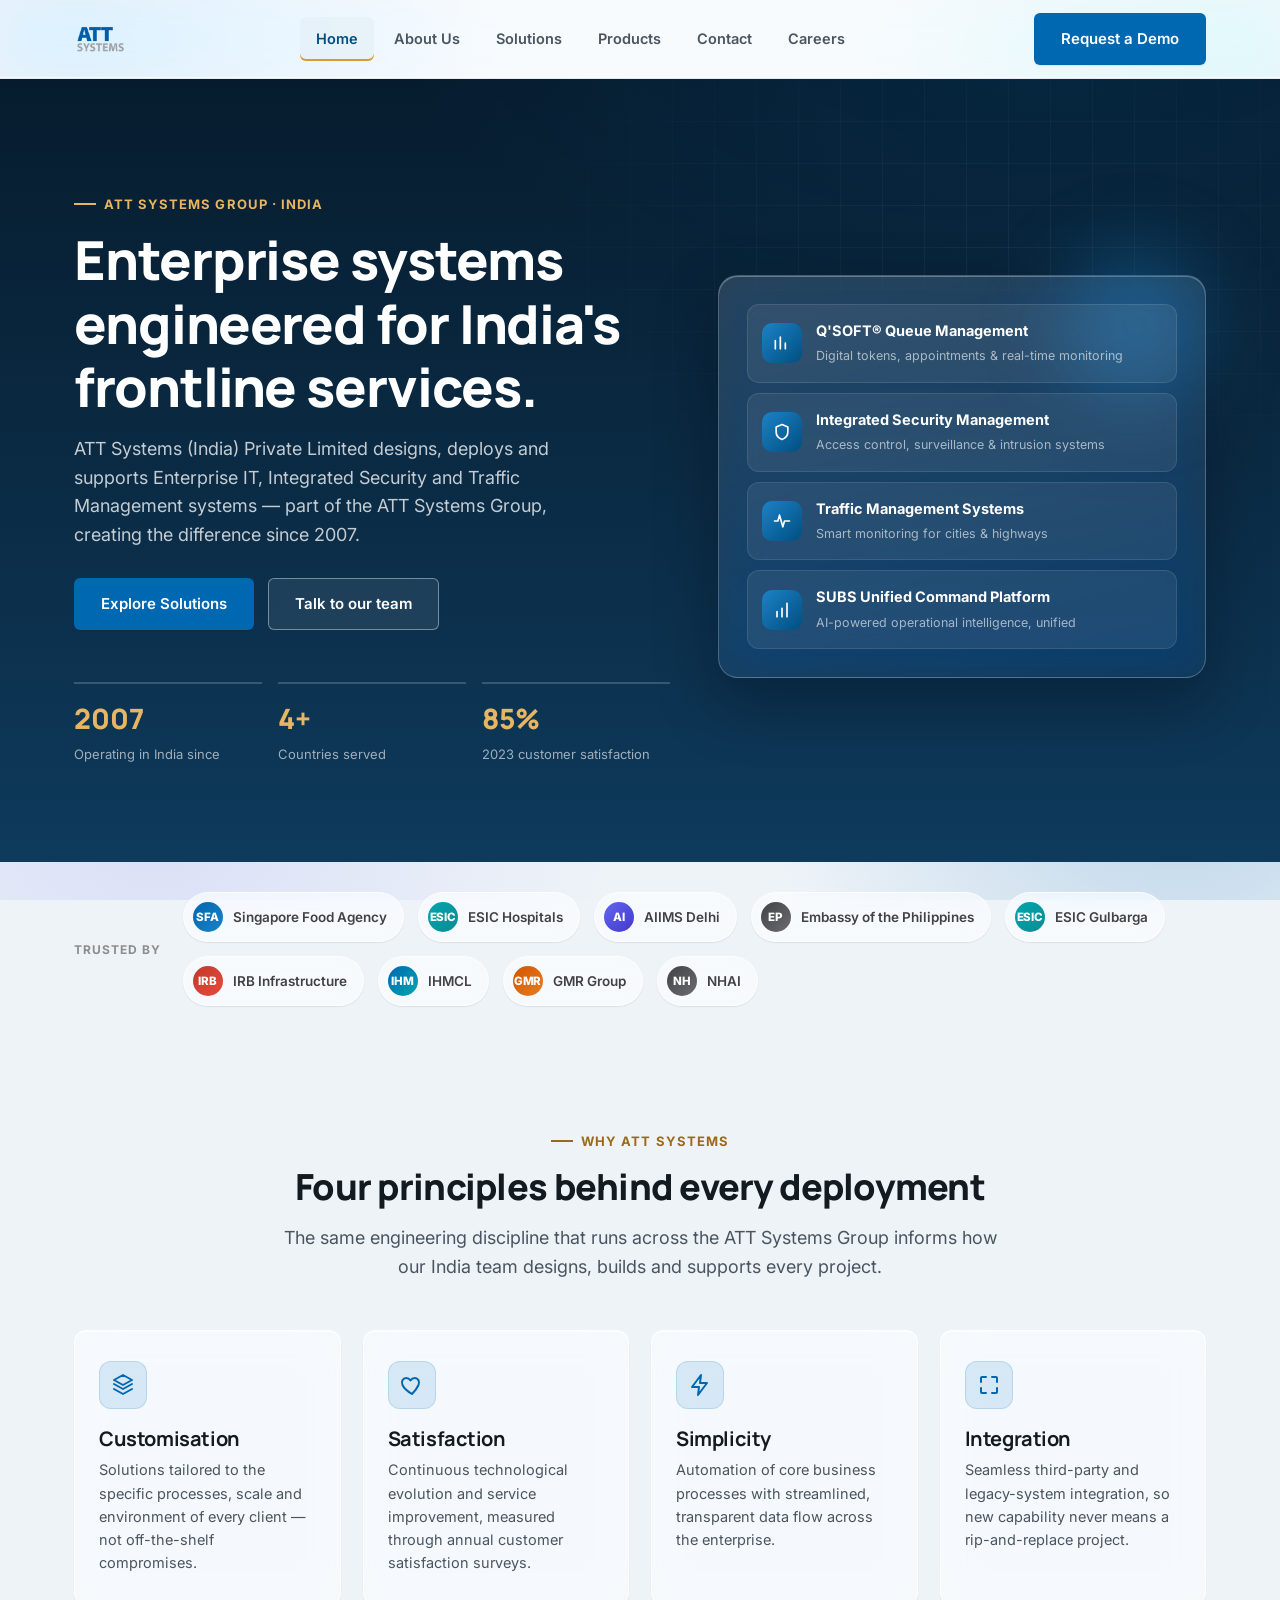
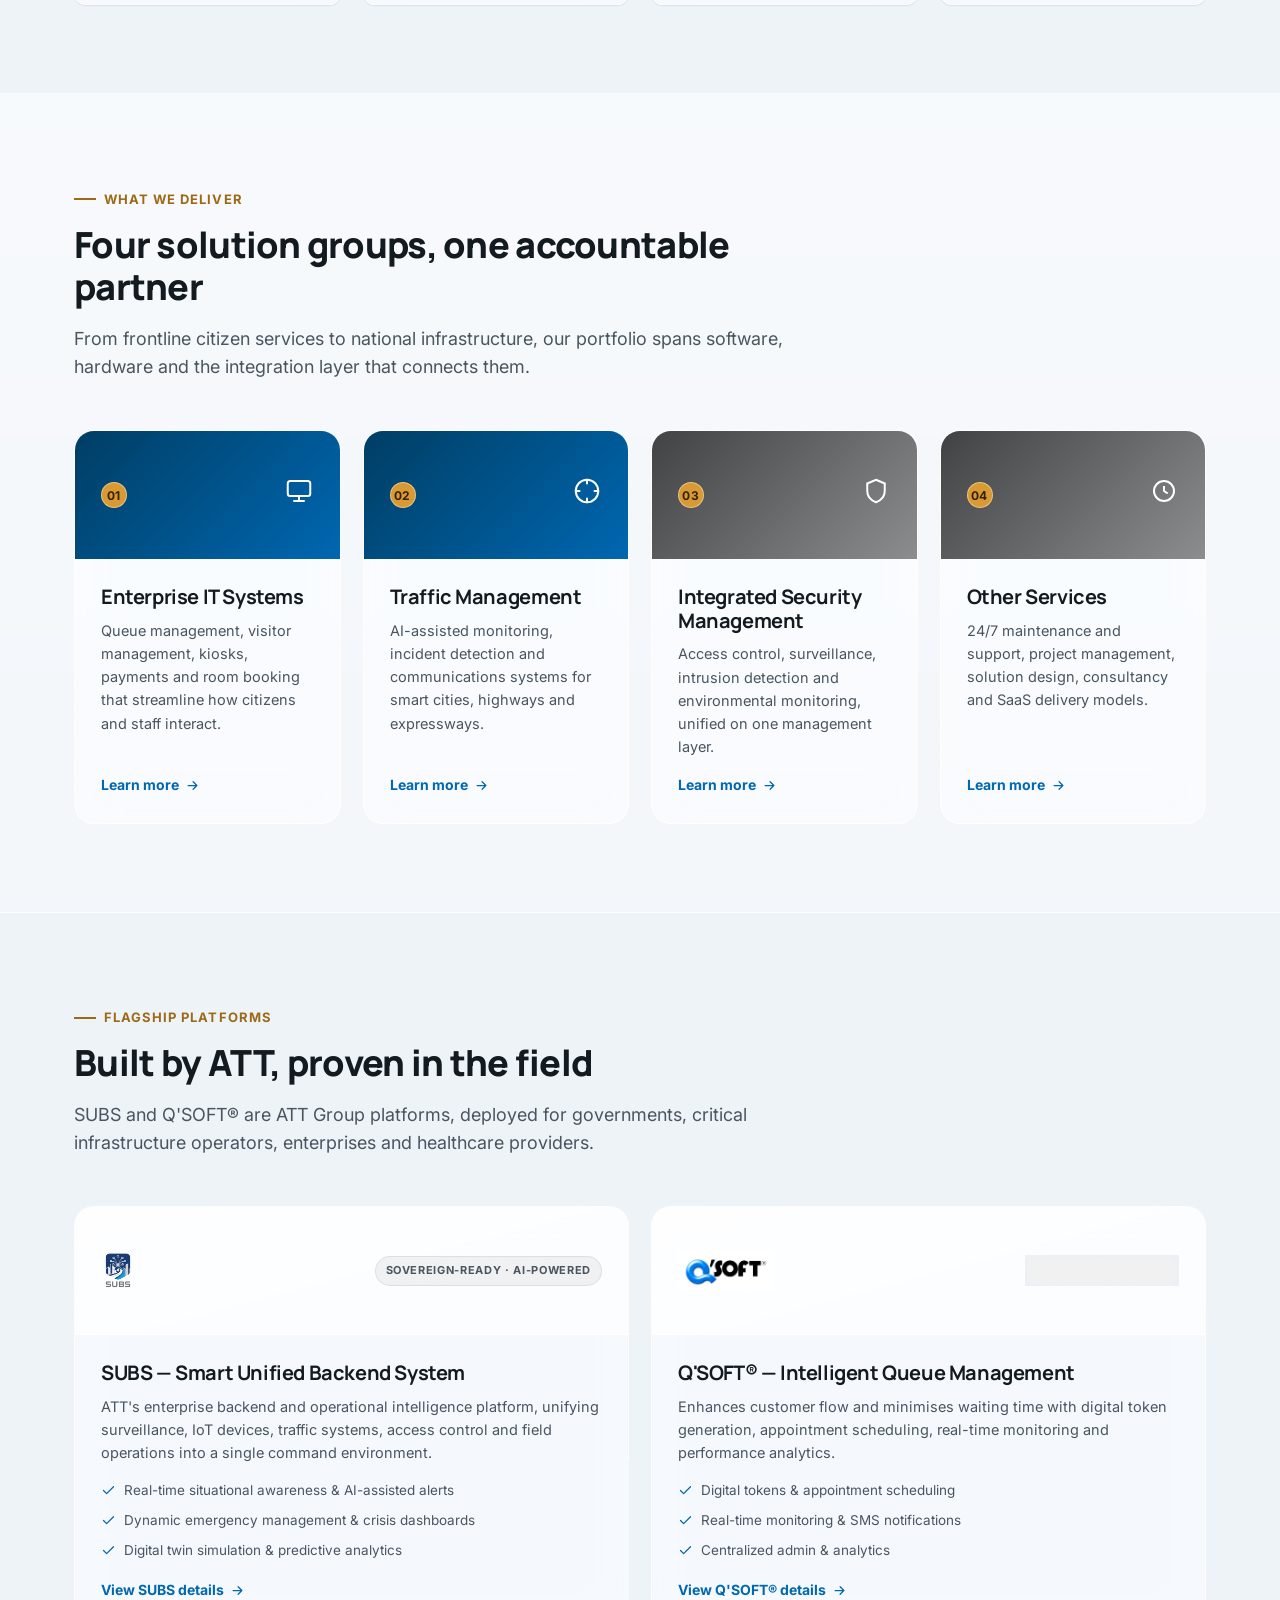
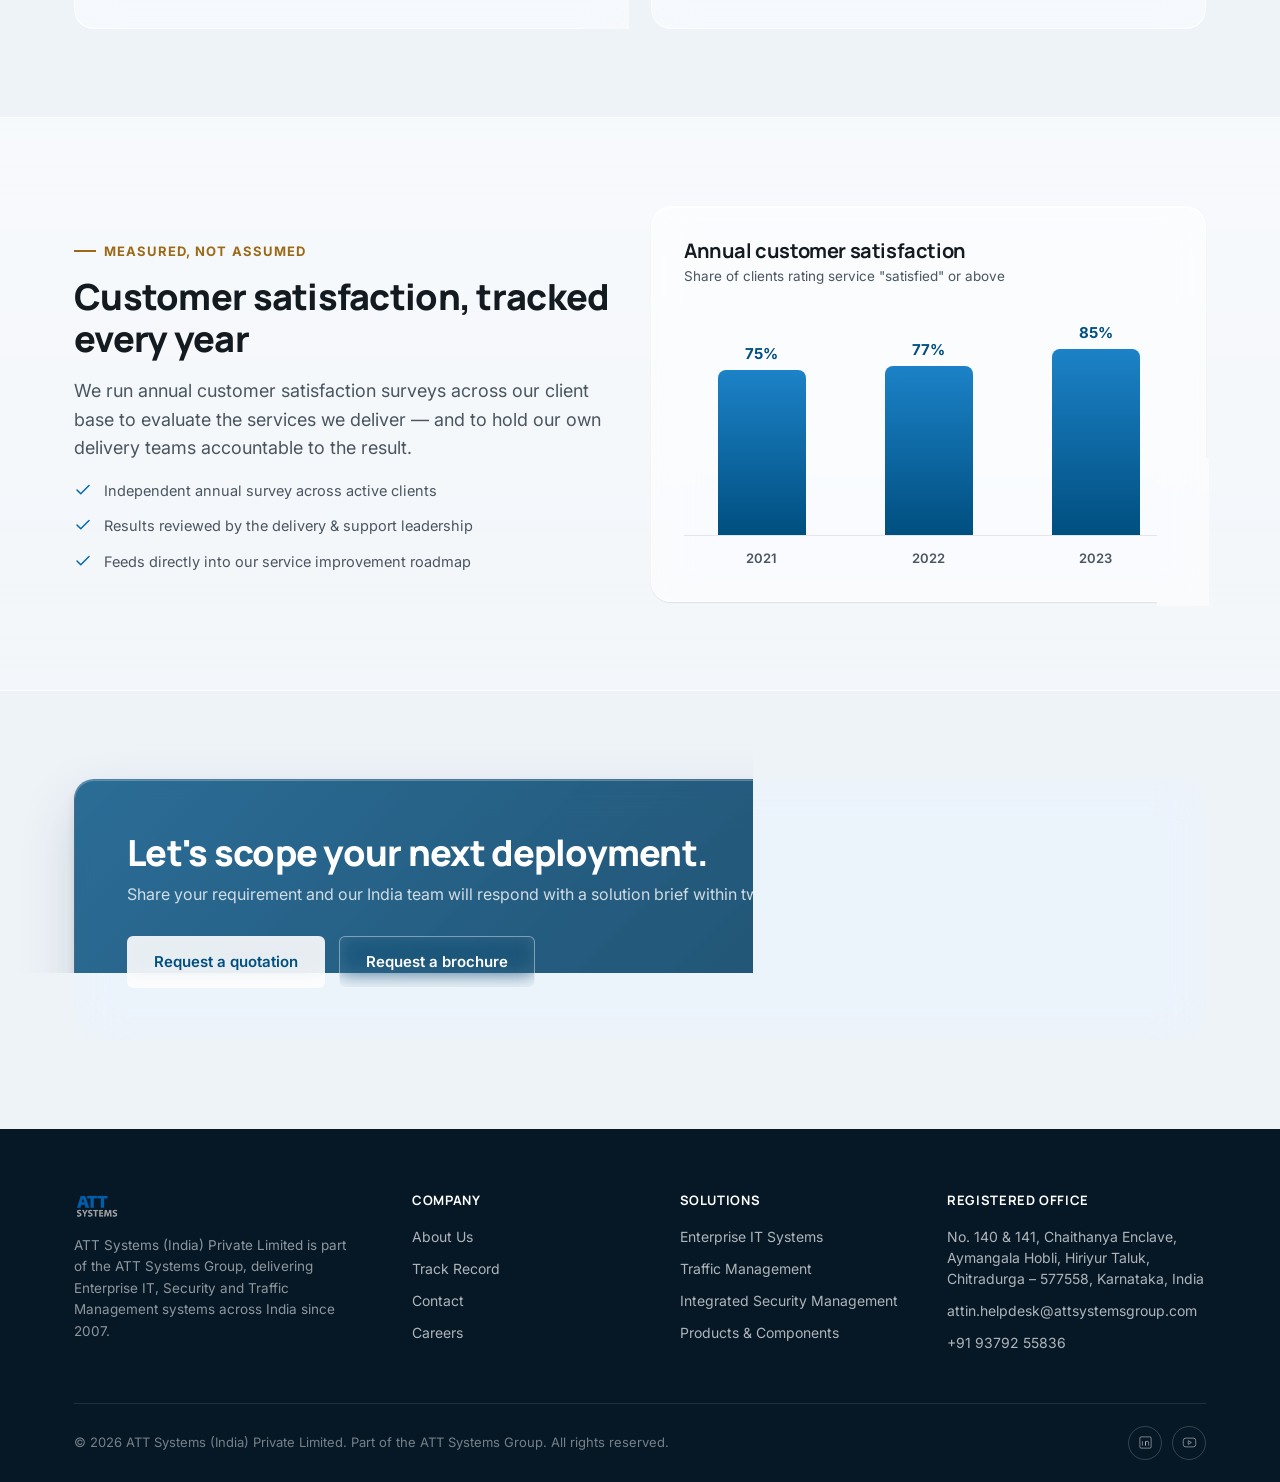
==== index.html @ 50465d73 "Show attin.helpdesk@attsystemsgroup.com as the contact email site-wide Co-Authored-By: Claude Opus 5" ====
<!DOCTYPE html>
<html lang="en">
<head>
<meta charset="UTF-8">
<meta name="viewport" content="width=device-width, initial-scale=1.0">
<title>ATT Systems (India) Private Limited | Enterprise IT, Security &amp; Traffic Management Systems</title>
<meta name="description" content="ATT Systems (India) Private Limited delivers Enterprise IT Systems, Integrated Security Management, Traffic Management and Queue &amp; Subscription Management solutions across India, backed by the ATT Systems Group since 2007.">
<link rel="icon" type="image/png" href="assets/img/att-logo.png">
<link rel="stylesheet" href="assets/css/style.css">
<link rel="preconnect" href="https://fonts.googleapis.com">
<link rel="preconnect" href="https://fonts.gstatic.com" crossorigin>
<link href="https://fonts.googleapis.com/css2?family=Inter:wght@400;500;600;700;800&family=Manrope:wght@600;700;800&display=swap" rel="stylesheet">
</head>
<body>

<!-- ============ HEADER ============ -->
<header class="site-header">
  <div class="container header-bar">
    <a href="index.html" class="brand">
      <img src="assets/img/att-logo.png" alt="ATT Systems">
    </a>
    <nav class="nav" id="siteNav">
      <a href="index.html" class="active">Home</a>
      <a href="about.html">About Us</a>
      <a href="solutions.html">Solutions</a>
      <a href="products.html">Products</a>
      <a href="contact.html">Contact</a>
      <a href="careers.html">Careers</a>
    </nav>
    <div class="header-actions">
      <a href="contact.html" class="btn btn-primary">Request a Demo</a>
      <button class="nav-toggle" id="navToggle" aria-label="Toggle menu" aria-expanded="false">
        <svg viewBox="0 0 24 24" fill="none" stroke="currentColor" stroke-width="2"><path d="M4 6h16M4 12h16M4 18h16" stroke-linecap="round"/></svg>
      </button>
    </div>
  </div>
</header>

<!-- ============ HERO ============ -->
<section class="hero">
  <div class="container hero-grid">
    <div>
      <div class="eyebrow">ATT Systems Group · India</div>
      <h1>Enterprise systems engineered for India's frontline services.</h1>
      <p class="lead">ATT Systems (India) Private Limited designs, deploys and supports Enterprise IT, Integrated Security and Traffic Management systems — part of the ATT Systems Group, creating the difference since 2007.</p>
      <div class="hero-cta">
        <a href="solutions.html" class="btn btn-primary">Explore Solutions</a>
        <a href="contact.html" class="btn btn-outline-light">Talk to our team</a>
      </div>
      <div class="hero-stats">
        <div class="hero-stat"><b>2007</b><span>Operating in India since</span></div>
        <div class="hero-stat"><b>4+</b><span>Countries served</span></div>
        <div class="hero-stat"><b>85%</b><span>2023 customer satisfaction</span></div>
      </div>
    </div>
    <div class="hero-panel">
      <div class="hero-panel-row">
        <div class="hero-panel-icon"><svg viewBox="0 0 24 24" fill="none" stroke="currentColor" stroke-width="2"><path d="M4 19V9m6 10V5m6 14v-7" stroke-linecap="round" stroke-linejoin="round"/></svg></div>
        <div><b>Q'SOFT&reg; Queue Management</b><span>Digital tokens, appointments &amp; real-time monitoring</span></div>
      </div>
      <div class="hero-panel-row">
        <div class="hero-panel-icon"><svg viewBox="0 0 24 24" fill="none" stroke="currentColor" stroke-width="2"><path d="M12 3l7 3v6c0 4.5-3 7.5-7 9-4-1.5-7-4.5-7-9V6l7-3z" stroke-linecap="round" stroke-linejoin="round"/></svg></div>
        <div><b>Integrated Security Management</b><span>Access control, surveillance &amp; intrusion systems</span></div>
      </div>
      <div class="hero-panel-row">
        <div class="hero-panel-icon"><svg viewBox="0 0 24 24" fill="none" stroke="currentColor" stroke-width="2"><path d="M3 12h4l2-7 4 14 2-7h6" stroke-linecap="round" stroke-linejoin="round"/></svg></div>
        <div><b>Traffic Management Systems</b><span>Smart monitoring for cities &amp; highways</span></div>
      </div>
      <div class="hero-panel-row">
        <div class="hero-panel-icon"><svg viewBox="0 0 24 24" fill="none" stroke="currentColor" stroke-width="2"><path d="M12 20V10M18 20V4M6 20v-6" stroke-linecap="round" stroke-linejoin="round"/></svg></div>
        <div><b>SUBS Unified Command Platform</b><span>AI-powered operational intelligence, unified</span></div>
      </div>
    </div>
  </div>
</section>

<!-- ============ CLIENT STRIP ============ -->
<section class="strip">
  <div class="container strip-inner">
    <span class="strip-label">Trusted by</span>
    <div class="strip-items">
      <span class="client-badge"><span class="mark" style="background:linear-gradient(135deg,#0067b1,#1c82c7);">SFA</span><span>Singapore Food Agency</span></span>
      <span class="client-badge"><span class="mark" style="background:linear-gradient(135deg,#00a6b0,#0e8a92);">ESIC</span><span>ESIC Hospitals</span></span>
      <span class="client-badge"><span class="mark" style="background:linear-gradient(135deg,#6366f1,#4338ca);">AI</span><span>AIIMS Delhi</span></span>
      <span class="client-badge"><span class="mark" style="background:linear-gradient(135deg,#414244,#6b6d70);">EP</span><span>Embassy of the Philippines</span></span>
      <span class="client-badge"><span class="mark" style="background:linear-gradient(135deg,#00a6b0,#0e8a92);">ESIC</span><span>ESIC Gulbarga</span></span>
      <span class="client-badge"><span class="mark" style="background:linear-gradient(135deg,#c0392b,#e74c3c);">IRB</span><span>IRB Infrastructure</span></span>
      <span class="client-badge"><span class="mark" style="background:linear-gradient(135deg,#0067b1,#00a6b0);">IHM</span><span>IHMCL</span></span>
      <span class="client-badge"><span class="mark" style="background:linear-gradient(135deg,#d35400,#e67e22);">GMR</span><span>GMR Group</span></span>
      <span class="client-badge"><span class="mark" style="background:linear-gradient(135deg,#414244,#6b6d70);">NH</span><span>NHAI</span></span>
    </div>
  </div>
</section>

<!-- ============ PILLARS ============ -->
<section class="section">
  <div class="container">
    <div class="section-head center">
      <div class="eyebrow">Why ATT Systems</div>
      <h2>Four principles behind every deployment</h2>
      <p class="lead">The same engineering discipline that runs across the ATT Systems Group informs how our India team designs, builds and supports every project.</p>
    </div>
    <div class="grid-4">
      <div class="pillar">
        <div class="pillar-icon"><svg viewBox="0 0 24 24" fill="none" stroke="currentColor" stroke-width="2"><path d="M12 2l9 5-9 5-9-5 9-5zm-9 9l9 5 9-5M3 16l9 5 9-5" stroke-linecap="round" stroke-linejoin="round"/></svg></div>
        <h3>Customisation</h3>
        <p>Solutions tailored to the specific processes, scale and environment of every client — not off-the-shelf compromises.</p>
      </div>
      <div class="pillar">
        <div class="pillar-icon"><svg viewBox="0 0 24 24" fill="none" stroke="currentColor" stroke-width="2"><path d="M12 21s-7.5-4.5-9.5-9C1 8.5 2.7 5 6.2 5c2 0 3.4 1.1 4.3 2.4C11.4 6.1 12.8 5 14.8 5 18.3 5 20 8.5 18.5 12 16.5 16.5 12 21 12 21z" stroke-linecap="round" stroke-linejoin="round"/></svg></div>
        <h3>Satisfaction</h3>
        <p>Continuous technological evolution and service improvement, measured through annual customer satisfaction surveys.</p>
      </div>
      <div class="pillar">
        <div class="pillar-icon"><svg viewBox="0 0 24 24" fill="none" stroke="currentColor" stroke-width="2"><path d="M13 2L4 14h7l-1 8 9-12h-7l1-8z" stroke-linecap="round" stroke-linejoin="round"/></svg></div>
        <h3>Simplicity</h3>
        <p>Automation of core business processes with streamlined, transparent data flow across the enterprise.</p>
      </div>
      <div class="pillar">
        <div class="pillar-icon"><svg viewBox="0 0 24 24" fill="none" stroke="currentColor" stroke-width="2"><path d="M4 9V5a1 1 0 011-1h4M20 9V5a1 1 0 00-1-1h-4M4 15v4a1 1 0 001 1h4M20 15v4a1 1 0 01-1 1h-4" stroke-linecap="round" stroke-linejoin="round"/></svg></div>
        <h3>Integration</h3>
        <p>Seamless third-party and legacy-system integration, so new capability never means a rip-and-replace project.</p>
      </div>
    </div>
  </div>
</section>

<!-- ============ SOLUTIONS OVERVIEW ============ -->
<section class="section section-alt">
  <div class="container">
    <div class="section-head">
      <div class="eyebrow">What we deliver</div>
      <h2>Four solution groups, one accountable partner</h2>
      <p class="lead">From frontline citizen services to national infrastructure, our portfolio spans software, hardware and the integration layer that connects them.</p>
    </div>
    <div class="grid-4">
      <a href="solutions.html#enterprise-it" class="card">
        <div class="card-top"><span class="tag num">01</span><div class="card-top-icon"><svg viewBox="0 0 24 24" fill="none" stroke="#fff" stroke-width="1.6"><rect x="3" y="4" width="18" height="12" rx="2"/><path d="M8 20h8M12 16v4" stroke-linecap="round"/></svg></div></div>
        <div class="card-body">
          <h3>Enterprise IT Systems</h3>
          <p>Queue management, visitor management, kiosks, payments and room booking that streamline how citizens and staff interact.</p>
          <span class="card-link">Learn more <svg viewBox="0 0 24 24" fill="none" stroke="currentColor" stroke-width="2"><path d="M5 12h14M13 6l6 6-6 6" stroke-linecap="round" stroke-linejoin="round"/></svg></span>
        </div>
      </a>
      <a href="solutions.html#traffic" class="card">
        <div class="card-top"><span class="tag num">02</span><div class="card-top-icon"><svg viewBox="0 0 24 24" fill="none" stroke="#fff" stroke-width="1.6"><circle cx="12" cy="12" r="9"/><path d="M12 3v3M12 18v3M3 12h3M18 12h3" stroke-linecap="round"/></svg></div></div>
        <div class="card-body">
          <h3>Traffic Management</h3>
          <p>AI-assisted monitoring, incident detection and communications systems for smart cities, highways and expressways.</p>
          <span class="card-link">Learn more <svg viewBox="0 0 24 24" fill="none" stroke="currentColor" stroke-width="2"><path d="M5 12h14M13 6l6 6-6 6" stroke-linecap="round" stroke-linejoin="round"/></svg></span>
        </div>
      </a>
      <a href="solutions.html#security" class="card">
        <div class="card-top alt"><span class="tag num">03</span><div class="card-top-icon"><svg viewBox="0 0 24 24" fill="none" stroke="#fff" stroke-width="1.6"><path d="M12 3l7 3v6c0 4.5-3 7.5-7 9-4-1.5-7-4.5-7-9V6l7-3z"/></svg></div></div>
        <div class="card-body">
          <h3>Integrated Security Management</h3>
          <p>Access control, surveillance, intrusion detection and environmental monitoring, unified on one management layer.</p>
          <span class="card-link">Learn more <svg viewBox="0 0 24 24" fill="none" stroke="currentColor" stroke-width="2"><path d="M5 12h14M13 6l6 6-6 6" stroke-linecap="round" stroke-linejoin="round"/></svg></span>
        </div>
      </a>
      <a href="solutions.html#other-services" class="card">
        <div class="card-top alt"><span class="tag num">04</span><div class="card-top-icon"><svg viewBox="0 0 24 24" fill="none" stroke="#fff" stroke-width="1.6"><path d="M12 20a8 8 0 100-16 8 8 0 000 16z"/><path d="M12 8v4l3 2"/></svg></div></div>
        <div class="card-body">
          <h3>Other Services</h3>
          <p>24/7 maintenance and support, project management, solution design, consultancy and SaaS delivery models.</p>
          <span class="card-link">Learn more <svg viewBox="0 0 24 24" fill="none" stroke="currentColor" stroke-width="2"><path d="M5 12h14M13 6l6 6-6 6" stroke-linecap="round" stroke-linejoin="round"/></svg></span>
        </div>
      </a>
    </div>
  </div>
</section>

<!-- ============ FEATURED PRODUCTS ============ -->
<section class="section">
  <div class="container">
    <div class="section-head">
      <div class="eyebrow">Flagship platforms</div>
      <h2>Built by ATT, proven in the field</h2>
      <p class="lead">SUBS and Q'SOFT&reg; are ATT Group platforms, deployed for governments, critical infrastructure operators, enterprises and healthcare providers.</p>
    </div>
    <div class="grid-2">
      <div class="card">
        <div class="card-top light">
          <img src="assets/img/products/subs-logo.png" alt="SUBS" class="product-logo">
          <span class="tag">Sovereign-ready &middot; AI-powered</span>
        </div>
        <div class="card-body">
          <h3>SUBS — Smart Unified Backend System</h3>
          <p>ATT's enterprise backend and operational intelligence platform, unifying surveillance, IoT devices, traffic systems, access control and field operations into a single command environment.</p>
          <ul class="card-list">
            <li><svg viewBox="0 0 24 24" fill="none" stroke="currentColor" stroke-width="2"><path d="M20 6L9 17l-5-5" stroke-linecap="round" stroke-linejoin="round"/></svg> Real-time situational awareness &amp; AI-assisted alerts</li>
            <li><svg viewBox="0 0 24 24" fill="none" stroke="currentColor" stroke-width="2"><path d="M20 6L9 17l-5-5" stroke-linecap="round" stroke-linejoin="round"/></svg> Dynamic emergency management &amp; crisis dashboards</li>
            <li><svg viewBox="0 0 24 24" fill="none" stroke="currentColor" stroke-width="2"><path d="M20 6L9 17l-5-5" stroke-linecap="round" stroke-linejoin="round"/></svg> Digital twin simulation &amp; predictive analytics</li>
          </ul>
          <a href="solutions.html#subs" class="card-link">View SUBS details <svg viewBox="0 0 24 24" fill="none" stroke="currentColor" stroke-width="2"><path d="M5 12h14M13 6l6 6-6 6" stroke-linecap="round" stroke-linejoin="round"/></svg></a>
        </div>
      </div>
      <div class="card">
        <div class="card-top light">
          <img src="assets/img/products/qsoft-logo.jpg" alt="Q'SOFT" class="product-logo">
          <span class="tag">Reg. TM No. 2515520</span>
        </div>
        <div class="card-body">
          <h3>Q'SOFT&reg; — Intelligent Queue Management</h3>
          <p>Enhances customer flow and minimises waiting time with digital token generation, appointment scheduling, real-time monitoring and performance analytics.</p>
          <ul class="card-list">
            <li><svg viewBox="0 0 24 24" fill="none" stroke="currentColor" stroke-width="2"><path d="M20 6L9 17l-5-5" stroke-linecap="round" stroke-linejoin="round"/></svg> Digital tokens &amp; appointment scheduling</li>
            <li><svg viewBox="0 0 24 24" fill="none" stroke="currentColor" stroke-width="2"><path d="M20 6L9 17l-5-5" stroke-linecap="round" stroke-linejoin="round"/></svg> Real-time monitoring &amp; SMS notifications</li>
            <li><svg viewBox="0 0 24 24" fill="none" stroke="currentColor" stroke-width="2"><path d="M20 6L9 17l-5-5" stroke-linecap="round" stroke-linejoin="round"/></svg> Centralized admin &amp; analytics</li>
          </ul>
          <a href="solutions.html#qsoft" class="card-link">View Q'SOFT&reg; details <svg viewBox="0 0 24 24" fill="none" stroke="currentColor" stroke-width="2"><path d="M5 12h14M13 6l6 6-6 6" stroke-linecap="round" stroke-linejoin="round"/></svg></a>
        </div>
      </div>
    </div>
  </div>
</section>

<!-- ============ SATISFACTION CHART ============ -->
<section class="section section-alt">
  <div class="container">
    <div class="grid-2" style="align-items:center;">
      <div>
        <div class="eyebrow">Measured, not assumed</div>
        <h2>Customer satisfaction, tracked every year</h2>
        <p class="lead">We run annual customer satisfaction surveys across our client base to evaluate the services we deliver — and to hold our own delivery teams accountable to the result.</p>
        <ul class="check-list">
          <li><svg viewBox="0 0 24 24" fill="none" stroke="currentColor" stroke-width="2"><path d="M20 6L9 17l-5-5" stroke-linecap="round" stroke-linejoin="round"/></svg> Independent annual survey across active clients</li>
          <li><svg viewBox="0 0 24 24" fill="none" stroke="currentColor" stroke-width="2"><path d="M20 6L9 17l-5-5" stroke-linecap="round" stroke-linejoin="round"/></svg> Results reviewed by the delivery &amp; support leadership</li>
          <li><svg viewBox="0 0 24 24" fill="none" stroke="currentColor" stroke-width="2"><path d="M20 6L9 17l-5-5" stroke-linecap="round" stroke-linejoin="round"/></svg> Feeds directly into our service improvement roadmap</li>
        </ul>
      </div>
      <div class="chart-card">
        <div class="chart-card-head">
          <div>
            <h3>Annual customer satisfaction</h3>
            <p>Share of clients rating service "satisfied" or above</p>
          </div>
        </div>
        <div class="bars">
          <div class="bar-col"><div class="bar" style="height:75%;"><span>75%</span></div></div>
          <div class="bar-col"><div class="bar" style="height:77%;"><span>77%</span></div></div>
          <div class="bar-col"><div class="bar" style="height:85%;"><span>85%</span></div></div>
        </div>
        <div class="bar-labels"><div>2021</div><div>2022</div><div>2023</div></div>
      </div>
    </div>
  </div>
</section>

<!-- ============ CTA ============ -->
<section class="section">
  <div class="container">
    <div class="cta-band">
      <div>
        <h2>Let's scope your next deployment.</h2>
        <p>Share your requirement and our India team will respond with a solution brief within two working days.</p>
      </div>
      <div class="cta-actions">
        <a href="contact.html" class="btn btn-light">Request a quotation</a>
        <a href="contact.html" class="btn btn-outline-light">Request a brochure</a>
      </div>
    </div>
  </div>
</section>

<!-- ============ FOOTER ============ -->
<footer class="site-footer">
  <div class="container">
    <div class="footer-grid">
      <div class="footer-brand">
        <img src="assets/img/att-logo.png" alt="ATT Systems">
        <p>ATT Systems (India) Private Limited is part of the ATT Systems Group, delivering Enterprise IT, Security and Traffic Management systems across India since 2007.</p>
      </div>
      <div class="footer-col">
        <h4>Company</h4>
        <ul>
          <li><a href="about.html">About Us</a></li>
          <li><a href="about.html#track-record">Track Record</a></li>
          <li><a href="contact.html">Contact</a></li>
          <li><a href="careers.html">Careers</a></li>
        </ul>
      </div>
      <div class="footer-col">
        <h4>Solutions</h4>
        <ul>
          <li><a href="solutions.html#enterprise-it">Enterprise IT Systems</a></li>
          <li><a href="solutions.html#traffic">Traffic Management</a></li>
          <li><a href="solutions.html#security">Integrated Security Management</a></li>
          <li><a href="products.html">Products &amp; Components</a></li>
        </ul>
      </div>
      <div class="footer-col">
        <h4>Registered Office</h4>
        <ul>
          <li>No. 140 &amp; 141, Chaithanya Enclave,<br>Aymangala Hobli, Hiriyur Taluk,<br>Chitradurga – 577558, Karnataka, India</li>
          <li><a href="mailto:attin.helpdesk@attsystemsgroup.com">attin.helpdesk@attsystemsgroup.com</a></li>
          <li><a href="tel:+919379255836">+91 93792 55836</a></li>
        </ul>
      </div>
    </div>
    <div class="footer-bottom">
      <span>&copy; <span id="year"></span> ATT Systems (India) Private Limited. Part of the ATT Systems Group. All rights reserved.</span>
      <div class="socials">
        <a href="https://www.linkedin.com" target="_blank" rel="noopener" aria-label="LinkedIn"><svg viewBox="0 0 24 24" fill="none" stroke="currentColor" stroke-width="1.6"><rect x="3" y="3" width="18" height="18" rx="2"/><path d="M7 10v7M7 7v.01M12 17v-4.5a2.5 2.5 0 015 0V17M12 10v7"/></svg></a>
        <a href="https://www.youtube.com" target="_blank" rel="noopener" aria-label="YouTube"><svg viewBox="0 0 24 24" fill="none" stroke="currentColor" stroke-width="1.6"><rect x="2" y="5" width="20" height="14" rx="4"/><path d="M10 9l5 3-5 3V9z"/></svg></a>
      </div>
    </div>
  </div>
</footer>

<script src="assets/js/main.js"></script>
</body>
</html>
---- assets/css/style.css ----
/* ===================================================================
   ATT Systems (India) Private Limited — Enterprise site stylesheet
   =================================================================== */

:root {
  /* Brand — sampled from the ATT Systems logo */
  --att-blue-900: #00304d;
  --att-blue-800: #003e64;
  --att-blue-700: #004f80;
  --att-blue-600: #0067b1; /* primary */
  --att-blue-500: #1c82c7;
  --att-blue-400: #4fa3d8;
  --att-blue-100: #e6f1f9;
  --att-blue-50:  #f3f9fd;

  --att-grey-800: #414244;
  --att-grey-700: #58595b;
  --att-grey-500: #8b8d8f; /* secondary logo grey */
  --att-grey-300: #c7c9cb;
  --att-grey-200: #e4e5e6;
  --att-grey-100: #f2f3f4;

  /* Accent — warm gold, used sparingly against the blue/grey brand base */
  --att-gold-700: #9c6a17; /* accessible on light surfaces */
  --att-gold-600: #d99a34; /* primary accent swatch */
  --att-gold-500: #e8b563; /* accessible on dark/navy surfaces */
  --att-gold-100: #fbeed9; /* light tint for subtle fills/borders */

  --ink: #131a20;
  --ink-soft: #4a5560;
  --surface: #ffffff;
  --surface-alt: #f6f8fa;
  --border: #e3e7ea;

  --shadow-sm: 0 1px 2px rgba(19, 26, 32, 0.06), 0 1px 1px rgba(19, 26, 32, 0.04);
  --shadow-md: 0 8px 24px rgba(0, 48, 77, 0.10), 0 2px 6px rgba(0, 48, 77, 0.06);
  --shadow-lg: 0 24px 56px rgba(0, 48, 77, 0.16), 0 4px 12px rgba(0, 48, 77, 0.08);

  --radius-sm: 6px;
  --radius-md: 12px;
  --radius-lg: 20px;

  --container: 1180px;
  --font-sans: "Inter", -apple-system, BlinkMacSystemFont, "Segoe UI", Roboto, Helvetica, Arial, sans-serif;
  --font-display: "Manrope", "Inter", -apple-system, BlinkMacSystemFont, "Segoe UI", Roboto, Helvetica, Arial, sans-serif;
}

* { box-sizing: border-box; }
html { scroll-behavior: smooth; }

body {
  margin: 0;
  font-family: var(--font-sans);
  color: var(--ink);
  background: #eef3f8;
  line-height: 1.6;
  -webkit-font-smoothing: antialiased;
}

/* Ambient colour canvas that every glass surface blurs against. Fixed so it
   reads as a constant light source behind the page rather than scrolling
   art; opaque sections (hero, page-hero, cta-band, footer) simply paint
   over it in normal flow. */
body::before {
  content: "";
  position: fixed;
  inset: 0;
  z-index: -2;
  background:
    radial-gradient(680px 520px at 6% 4%, rgba(28, 130, 199, 0.24), transparent 62%),
    radial-gradient(620px 520px at 96% 12%, rgba(0, 178, 176, 0.18), transparent 60%),
    radial-gradient(760px 620px at 12% 92%, rgba(99, 102, 241, 0.14), transparent 60%),
    radial-gradient(680px 560px at 92% 88%, rgba(0, 103, 177, 0.20), transparent 60%),
    #eef3f8;
}

img { max-width: 100%; display: block; }
a { color: inherit; text-decoration: none; }

.container {
  width: 100%;
  max-width: var(--container);
  margin: 0 auto;
  padding: 0 24px;
}

.eyebrow {
  display: inline-flex;
  align-items: center;
  gap: 8px;
  font-size: 13px;
  font-weight: 700;
  letter-spacing: 0.08em;
  text-transform: uppercase;
  color: var(--att-gold-700);
  margin-bottom: 14px;
}
.eyebrow::before {
  content: "";
  width: 22px;
  height: 2px;
  background: var(--att-gold-700);
  display: inline-block;
}

h1, h2, h3, h4 { font-family: var(--font-display); line-height: 1.18; margin: 0 0 16px; font-weight: 800; letter-spacing: -0.02em; }
h1 { font-size: clamp(34px, 4.2vw, 54px); }
h2 { font-size: clamp(26px, 3vw, 36px); }
h3 { font-size: 20px; font-weight: 700; }
h4 { font-weight: 700; }
p { margin: 0 0 16px; color: var(--ink-soft); }
.lead { font-size: 18px; color: var(--ink-soft); }

.section { padding: 88px 0; position: relative; }
.section-alt {
  background: linear-gradient(180deg, rgba(255,255,255,0.55), rgba(255,255,255,0.3));
  border-top: 1px solid rgba(255,255,255,0.6);
  border-bottom: 1px solid rgba(255,255,255,0.6);
}
.section-dark { background: linear-gradient(160deg, var(--att-blue-900), var(--att-blue-700)); color: #fff; }
.section-dark p { color: rgba(255,255,255,0.78); }
.section-dark h2, .section-dark h3 { color: #fff; }
.section-head { max-width: 720px; margin: 0 0 48px; }
.section-head.center { margin-left: auto; margin-right: auto; text-align: center; }

/* Buttons */
.btn {
  display: inline-flex;
  align-items: center;
  gap: 10px;
  padding: 13px 26px;
  border-radius: var(--radius-sm);
  font-weight: 600;
  font-size: 15px;
  border: 1px solid transparent;
  cursor: pointer;
  transition: transform 0.15s ease, box-shadow 0.15s ease, background 0.15s ease, border-color .15s ease, color .15s ease;
  white-space: nowrap;
}
.btn-primary { background: var(--att-blue-600); color: #fff; box-shadow: var(--shadow-sm); }
.btn-primary:hover { background: var(--att-blue-700); box-shadow: var(--shadow-md); transform: translateY(-1px); }
.btn-ghost { background: rgba(255,255,255,0.5); color: var(--att-blue-600); border-color: rgba(28,130,199,0.35); backdrop-filter: blur(10px); -webkit-backdrop-filter: blur(10px); }
.btn-ghost:hover { background: rgba(255,255,255,0.75); }
.btn-light { background: rgba(255,255,255,0.9); color: var(--att-blue-700); backdrop-filter: blur(10px); -webkit-backdrop-filter: blur(10px); }
.btn-light:hover { box-shadow: var(--shadow-md); transform: translateY(-1px); background: #fff; }
.btn-outline-light { background: rgba(255,255,255,0.08); color: #fff; border-color: rgba(255,255,255,0.4); backdrop-filter: blur(10px); -webkit-backdrop-filter: blur(10px); }
.btn-outline-light:hover { background: rgba(255,255,255,0.18); border-color: #fff; }
.btn-block { width: 100%; justify-content: center; }

/* ---------------- Header ---------------- */
.site-header {
  position: sticky;
  top: 0;
  z-index: 100;
  border-bottom: 1px solid var(--border);
}
/* The frosted-glass fill lives on a pseudo-element rather than .site-header
   itself: backdrop-filter on the header would make it a containing block
   for its position:fixed descendants (the mobile nav panel), collapsing
   that panel into the header's own 78px box instead of the viewport. */
.site-header::before {
  content: "";
  position: absolute;
  inset: 0;
  z-index: -1;
  background: rgba(255, 255, 255, 0.6);
  backdrop-filter: saturate(190%) blur(18px);
  -webkit-backdrop-filter: saturate(190%) blur(18px);
  box-shadow: inset 0 -1px 0 rgba(255,255,255,0.7);
}
.header-bar {
  display: flex;
  align-items: center;
  justify-content: space-between;
  height: 78px;
}
.brand { display: flex; align-items: center; gap: 10px; }
.brand img { height: 30px; width: auto; }

.nav { display: flex; align-items: center; gap: 4px; }
.nav a {
  padding: 10px 16px;
  font-size: 14.5px;
  font-weight: 600;
  color: var(--ink-soft);
  border-radius: var(--radius-sm);
  transition: color .15s ease, background .15s ease;
}
.nav a:hover { color: var(--att-blue-700); background: rgba(230,241,249,0.7); }
.nav a.active { color: var(--att-blue-700); background: rgba(230,241,249,0.9); box-shadow: inset 0 -2px 0 var(--att-gold-600); }

.header-actions { display: flex; align-items: center; gap: 10px; }
.nav-toggle {
  display: none;
  width: 42px; height: 42px;
  align-items: center; justify-content: center;
  border-radius: var(--radius-sm);
  border: 1px solid rgba(255,255,255,0.6);
  background: rgba(255,255,255,0.55);
  backdrop-filter: blur(10px);
  -webkit-backdrop-filter: blur(10px);
}
.nav-toggle span, .nav-toggle::before, .nav-toggle::after { content: none; }
.nav-toggle svg { width: 20px; height: 20px; }

/* ---------------- Hero ---------------- */
.hero {
  position: relative;
  overflow: hidden;
  background: radial-gradient(1100px 520px at 82% -10%, rgba(0,103,177,0.16), transparent 60%), linear-gradient(180deg, #061c2e 0%, #0b2c46 55%, #0e3a5c 100%);
  color: #fff;
  padding: 108px 0 96px;
}
.hero::after {
  content: "";
  position: absolute;
  inset: 0;
  background-image:
    linear-gradient(rgba(255,255,255,0.05) 1px, transparent 1px),
    linear-gradient(90deg, rgba(255,255,255,0.05) 1px, transparent 1px);
  background-size: 42px 42px;
  mask-image: radial-gradient(760px 420px at 78% 20%, #000 0%, transparent 70%);
  pointer-events: none;
}
.hero-grid {
  position: relative;
  z-index: 1;
  display: grid;
  grid-template-columns: 1.1fr 0.9fr;
  gap: 48px;
  align-items: center;
}
.hero .eyebrow { color: var(--att-gold-500); }
.hero .eyebrow::before { background: var(--att-gold-500); }
.hero h1 { color: #fff; }
.hero .lead { color: rgba(255,255,255,0.76); max-width: 540px; }
.hero-cta { display: flex; gap: 14px; margin-top: 28px; flex-wrap: wrap; }

.hero-stats {
  display: grid;
  grid-template-columns: repeat(3, 1fr);
  gap: 16px;
  margin-top: 52px;
  max-width: 620px;
}
.hero-stat { border-top: 2px solid rgba(255,255,255,0.18); padding-top: 12px; }
.hero-stat b { display: block; font-family: var(--font-display); font-weight: 800; font-size: 28px; color: var(--att-gold-500); }
.hero-stat span { font-size: 13px; color: rgba(255,255,255,0.6); }

.hero-panel {
  position: relative;
  background: linear-gradient(165deg, rgba(255,255,255,0.14), rgba(255,255,255,0.04));
  border: 1px solid rgba(255,255,255,0.22);
  border-radius: var(--radius-lg);
  padding: 28px;
  backdrop-filter: blur(22px) saturate(160%);
  -webkit-backdrop-filter: blur(22px) saturate(160%);
  box-shadow: inset 0 1px 0 rgba(255,255,255,0.3), 0 24px 60px rgba(0,10,20,0.35);
}
.hero-panel::before {
  content: "";
  position: absolute;
  top: -60px;
  right: -40px;
  width: 220px;
  height: 220px;
  border-radius: 50%;
  background: radial-gradient(circle, rgba(28,130,199,0.55), transparent 70%);
  filter: blur(30px);
  z-index: -1;
}
.hero-panel-row {
  display: flex;
  align-items: center;
  gap: 14px;
  padding: 14px;
  border-radius: var(--radius-md);
  background: rgba(255,255,255,0.07);
  border: 1px solid rgba(255,255,255,0.1);
  margin-bottom: 10px;
  transition: background .15s ease;
}
.hero-panel-row:hover { background: rgba(255,255,255,0.12); }
.hero-panel-row:last-child { margin-bottom: 0; }
.hero-panel-icon {
  width: 40px; height: 40px;
  border-radius: 10px;
  background: linear-gradient(135deg, var(--att-blue-500), var(--att-blue-700));
  display: flex; align-items: center; justify-content: center;
  flex-shrink: 0;
}
.hero-panel-icon svg { width: 20px; height: 20px; color: #fff; }
.hero-panel-row b { display: block; font-size: 14.5px; color: #fff; }
.hero-panel-row span { font-size: 12.5px; color: rgba(255,255,255,0.6); }

/* ---------------- Logo strip ---------------- */
.strip { padding: 30px 0; }
.strip-inner { display: flex; align-items: center; gap: 22px; flex-wrap: wrap; }
.strip-label { font-size: 12px; font-weight: 700; letter-spacing: 0.08em; text-transform: uppercase; color: var(--att-grey-500); flex-shrink: 0; }
.strip-items { display: flex; gap: 14px; flex-wrap: wrap; flex: 1; }
.client-badge {
  display: inline-flex;
  align-items: center;
  gap: 10px;
  padding: 9px 16px 9px 9px;
  border-radius: 999px;
  background: rgba(255,255,255,0.55);
  border: 1px solid rgba(255,255,255,0.7);
  backdrop-filter: blur(14px) saturate(160%);
  -webkit-backdrop-filter: blur(14px) saturate(160%);
  box-shadow: var(--shadow-sm);
  transition: transform .15s ease, box-shadow .15s ease, background .15s ease;
}
.client-badge:hover { transform: translateY(-2px); box-shadow: var(--shadow-md); background: rgba(255,255,255,0.75); }
.client-badge .mark {
  width: 30px; height: 30px;
  border-radius: 50%;
  display: flex; align-items: center; justify-content: center;
  font-size: 11.5px; font-weight: 800; letter-spacing: -0.02em;
  color: #fff;
  flex-shrink: 0;
}
.client-badge span { font-size: 13.5px; font-weight: 600; color: var(--att-grey-800); white-space: nowrap; }

/* ---------------- Pillars / feature grid ---------------- */
.grid-4 { display: grid; grid-template-columns: repeat(4, 1fr); gap: 22px; }
.grid-3 { display: grid; grid-template-columns: repeat(3, 1fr); gap: 22px; }
.grid-2 { display: grid; grid-template-columns: repeat(2, 1fr); gap: 22px; }

.pillar {
  padding: 30px 24px;
  border-radius: var(--radius-md);
  background: rgba(255,255,255,0.5);
  border: 1px solid rgba(255,255,255,0.7);
  backdrop-filter: blur(20px) saturate(160%);
  -webkit-backdrop-filter: blur(20px) saturate(160%);
  box-shadow: inset 0 1px 0 rgba(255,255,255,0.8), var(--shadow-sm);
  transition: box-shadow .18s ease, transform .18s ease, background .18s ease;
}
.pillar:hover { box-shadow: inset 0 1px 0 rgba(255,255,255,0.9), var(--shadow-md); transform: translateY(-3px); background: rgba(255,255,255,0.68); }
.pillar-icon {
  width: 48px; height: 48px;
  border-radius: 12px;
  background: rgba(28,130,199,0.14);
  border: 1px solid rgba(28,130,199,0.18);
  display: flex; align-items: center; justify-content: center;
  margin-bottom: 18px;
}
.pillar-icon svg { width: 24px; height: 24px; color: var(--att-blue-600); }
.pillar h3 { margin-bottom: 8px; }
.pillar p { margin: 0; font-size: 14.5px; }

/* ---------------- Cards ---------------- */
.card {
  border-radius: var(--radius-lg);
  border: 1px solid rgba(255,255,255,0.7);
  background: rgba(255,255,255,0.5);
  backdrop-filter: blur(20px) saturate(160%);
  -webkit-backdrop-filter: blur(20px) saturate(160%);
  overflow: hidden;
  transition: box-shadow .2s ease, transform .2s ease, background .2s ease;
  display: flex;
  flex-direction: column;
}
.card:hover { box-shadow: var(--shadow-lg); transform: translateY(-4px); background: rgba(255,255,255,0.68); }
.card-top {
  height: 128px;
  display: flex;
  align-items: center;
  justify-content: space-between;
  padding: 22px 26px;
  background: linear-gradient(135deg, var(--att-blue-800), var(--att-blue-600));
  color: #fff;
}
.card-top.alt { background: linear-gradient(135deg, var(--att-grey-800), var(--att-grey-500)); }
.card-top.light {
  background: linear-gradient(165deg, rgba(255,255,255,0.85), rgba(255,255,255,0.55));
  border-bottom: 1px solid rgba(255,255,255,0.7);
}
.card-top.light .tag { background: rgba(19,26,32,0.06); border-color: rgba(19,26,32,0.08); color: var(--ink-soft); }
.product-logo { height: 40px; width: auto; }
.card-top .tag {
  font-size: 11px; font-weight: 700; letter-spacing: .06em; text-transform: uppercase;
  background: rgba(255,255,255,0.18); border: 1px solid rgba(255,255,255,0.25);
  backdrop-filter: blur(6px); -webkit-backdrop-filter: blur(6px);
  padding: 5px 10px; border-radius: 999px;
}
.card-top .tag.num {
  width: 26px; height: 26px; padding: 0;
  display: flex; align-items: center; justify-content: center;
  background: var(--att-gold-600); border-color: rgba(255,255,255,0.4);
  color: #33210a; font-size: 12px;
}
.card-top-icon svg { width: 30px; height: 30px; }
.card-top.project-art { padding: 0; height: 130px; overflow: hidden; }
.card-top.project-art svg { width: 100%; height: 100%; }
.card-body { padding: 26px; flex: 1; display: flex; flex-direction: column; }
.card-body h3 { margin-bottom: 10px; }
.card-body p { font-size: 14.5px; flex: 1; }
.card-list { list-style: none; margin: 0 0 18px; padding: 0; display: grid; gap: 8px; }
.card-list li { font-size: 13.5px; color: var(--ink-soft); display: flex; gap: 8px; align-items: flex-start; }
.card-list li svg { width: 15px; height: 15px; color: var(--att-blue-600); margin-top: 3px; flex-shrink: 0; }
.card-link { font-weight: 700; font-size: 14px; color: var(--att-blue-600); display: inline-flex; align-items: center; gap: 6px; margin-top: auto; }
.card-link svg { width: 15px; height: 15px; transition: transform .15s ease; }
.card:hover .card-link svg { transform: translateX(3px); }

/* Product tiles (compact, for the 18 components) */
.grid-products { display: grid; grid-template-columns: repeat(3, 1fr); gap: 18px; }
.tile {
  padding: 22px;
  border-radius: var(--radius-md);
  border: 1px solid rgba(255,255,255,0.7);
  background: rgba(255,255,255,0.5);
  backdrop-filter: blur(20px) saturate(160%);
  -webkit-backdrop-filter: blur(20px) saturate(160%);
  box-shadow: inset 0 1px 0 rgba(255,255,255,0.8);
  transition: background .18s ease, transform .18s ease, box-shadow .18s ease;
}
.tile:hover { background: rgba(255,255,255,0.68); transform: translateY(-2px); box-shadow: inset 0 1px 0 rgba(255,255,255,0.9), var(--shadow-md); }
.tile-icon {
  width: 40px; height: 40px; border-radius: 10px;
  background: rgba(28,130,199,0.14);
  border: 1px solid rgba(28,130,199,0.18);
  display: flex; align-items: center; justify-content: center;
  margin-bottom: 14px;
}
.tile-icon svg { width: 20px; height: 20px; color: var(--att-blue-600); }
.tile h4 { margin: 0 0 6px; font-size: 15.5px; }
.tile p { margin: 0; font-size: 13.5px; }

/* ---------------- Stats / satisfaction chart ---------------- */
.stat-row { display: grid; grid-template-columns: repeat(4, 1fr); gap: 22px; }
.stat-box {
  text-align: center; padding: 26px 14px; border-radius: var(--radius-md);
  background: rgba(255,255,255,0.55);
  border: 1px solid rgba(255,255,255,0.7);
  backdrop-filter: blur(20px) saturate(160%);
  -webkit-backdrop-filter: blur(20px) saturate(160%);
  box-shadow: inset 0 1px 0 rgba(255,255,255,0.8);
}
.stat-box b { display: block; font-family: var(--font-display); font-weight: 800; font-size: 34px; color: var(--att-gold-700); }
.stat-box span { font-size: 13.5px; color: var(--ink-soft); }

.chart-card {
  background: rgba(255,255,255,0.55);
  border: 1px solid rgba(255,255,255,0.7);
  backdrop-filter: blur(20px) saturate(160%);
  -webkit-backdrop-filter: blur(20px) saturate(160%);
  box-shadow: inset 0 1px 0 rgba(255,255,255,0.8), var(--shadow-sm);
  border-radius: var(--radius-lg);
  padding: 32px;
}
.chart-card-head { display: flex; justify-content: space-between; align-items: flex-end; margin-bottom: 28px; gap: 16px; flex-wrap: wrap; }
.chart-card-head h3 { margin: 0 0 4px; }
.chart-card-head p { margin: 0; font-size: 13.5px; }
.bars {
  display: flex;
  align-items: flex-end;
  gap: 28px;
  height: 220px;
  padding: 0 8px;
  border-bottom: 1px solid var(--border);
}
.bar-col { flex: 1; display: flex; flex-direction: column; align-items: center; justify-content: flex-end; height: 100%; }
.bar {
  width: 100%;
  max-width: 88px;
  border-radius: 8px 8px 0 0;
  background: linear-gradient(180deg, var(--att-blue-500), var(--att-blue-700));
  position: relative;
  display: flex;
  align-items: flex-start;
  justify-content: center;
}
.bar span {
  position: absolute;
  top: -28px;
  font-weight: 700;
  font-size: 15px;
  color: var(--att-blue-700);
}
.bar-labels { display: flex; gap: 28px; padding: 12px 8px 0; }
.bar-labels div { flex: 1; text-align: center; font-size: 13px; color: var(--ink-soft); font-weight: 600; }

/* ---------------- Timeline ---------------- */
.timeline { position: relative; margin: 0; padding: 0; list-style: none; }
.timeline::before { content: ""; position: absolute; left: 15px; top: 6px; bottom: 6px; width: 2px; background: var(--att-blue-100); }
.timeline li { position: relative; padding: 0 0 34px 48px; }
.timeline li:last-child { padding-bottom: 0; }
.timeline li::before {
  content: ""; position: absolute; left: 6px; top: 4px; width: 18px; height: 18px;
  border-radius: 50%; background: #fff; border: 3px solid var(--att-blue-600);
}
.timeline b { display: block; color: var(--ink); font-size: 15.5px; margin-bottom: 4px; }
.timeline span { font-size: 13.5px; color: var(--ink-soft); }

/* ---------------- CTA band ---------------- */
.cta-band {
  position: relative;
  overflow: hidden;
  border-radius: var(--radius-lg);
  padding: 52px;
  background: linear-gradient(135deg, rgba(0,79,128,0.82), rgba(0,48,77,0.88));
  backdrop-filter: blur(24px) saturate(160%);
  -webkit-backdrop-filter: blur(24px) saturate(160%);
  border: 1px solid rgba(255,255,255,0.18);
  box-shadow: inset 0 1px 0 rgba(255,255,255,0.25), var(--shadow-lg);
  color: #fff;
  display: flex;
  align-items: center;
  justify-content: space-between;
  gap: 28px;
  flex-wrap: wrap;
}
.cta-band::before {
  content: "";
  position: absolute;
  top: -80px; right: -60px;
  width: 260px; height: 260px;
  border-radius: 50%;
  background: radial-gradient(circle, rgba(28,130,199,0.5), transparent 70%);
  filter: blur(20px);
}
.cta-band h2 { color: #fff; margin-bottom: 8px; }
.cta-band p { color: rgba(255,255,255,0.78); margin: 0; }
.cta-actions { display: flex; gap: 14px; flex-wrap: wrap; }

/* ---------------- Contact ---------------- */
.contact-grid { display: grid; grid-template-columns: 0.9fr 1.1fr; gap: 40px; align-items: start; }
.contact-card {
  border: 1px solid rgba(255,255,255,0.7);
  border-radius: var(--radius-lg); padding: 30px;
  background: rgba(255,255,255,0.55);
  backdrop-filter: blur(20px) saturate(160%);
  -webkit-backdrop-filter: blur(20px) saturate(160%);
  box-shadow: inset 0 1px 0 rgba(255,255,255,0.8), var(--shadow-sm);
  margin-bottom: 18px;
}
.contact-row { display: flex; gap: 14px; padding: 14px 0; border-bottom: 1px solid rgba(19,26,32,0.08); }
.contact-row:last-child { border-bottom: none; padding-bottom: 0; }
.contact-row:first-child { padding-top: 0; }
.contact-icon { width: 38px; height: 38px; border-radius: 10px; background: var(--att-blue-100); display: flex; align-items: center; justify-content: center; flex-shrink: 0; }
.contact-icon svg { width: 18px; height: 18px; color: var(--att-blue-600); }
.contact-row b { display: block; font-size: 14px; margin-bottom: 2px; }
.contact-row span, .contact-row a { font-size: 13.5px; color: var(--ink-soft); }

.form-card {
  border: 1px solid rgba(255,255,255,0.7);
  border-radius: var(--radius-lg); padding: 34px;
  background: rgba(255,255,255,0.5);
  backdrop-filter: blur(24px) saturate(160%);
  -webkit-backdrop-filter: blur(24px) saturate(160%);
  box-shadow: inset 0 1px 0 rgba(255,255,255,0.8), var(--shadow-md);
}
.form-row { display: grid; grid-template-columns: 1fr 1fr; gap: 16px; margin-bottom: 16px; }
.field { display: flex; flex-direction: column; gap: 6px; }
.field.full { grid-column: 1 / -1; }
.field label { font-size: 13px; font-weight: 700; color: var(--ink); }
.field label .req { color: var(--att-blue-600); }
.field input, .field select, .field textarea {
  border: 1px solid rgba(255,255,255,0.8); border-radius: var(--radius-sm);
  padding: 12px 14px; font-family: inherit; font-size: 14.5px;
  background: rgba(255,255,255,0.7);
  backdrop-filter: blur(8px);
  -webkit-backdrop-filter: blur(8px);
  color: var(--ink);
}
.field input:focus, .field select:focus, .field textarea:focus { outline: 2px solid var(--att-blue-400); outline-offset: 1px; border-color: var(--att-blue-500); background: rgba(255,255,255,0.92); }
.field textarea { resize: vertical; min-height: 96px; }
.form-note { font-size: 12.5px; color: var(--ink-soft); margin-top: 14px; }
.form-success { display: none; padding: 14px 16px; border-radius: var(--radius-sm); background: #e7f6ec; color: #1b6e3c; font-size: 14px; font-weight: 600; margin-bottom: 16px; }
.form-success.show { display: block; }
.form-error { display: none; padding: 14px 16px; border-radius: var(--radius-sm); background: #fdecec; color: #a12622; font-size: 14px; font-weight: 600; margin-bottom: 16px; }
.form-error.show { display: block; }
.form-error a { color: inherit; text-decoration: underline; }
.form-honey { position: absolute; left: -9999px; }

.map-frame { border-radius: var(--radius-lg); overflow: hidden; border: 1px solid rgba(255,255,255,0.7); box-shadow: var(--shadow-sm); height: 260px; margin-top: 18px; }
.map-frame iframe { width: 100%; height: 100%; border: 0; }

/* ---------------- Page hero (inner pages) ---------------- */
.page-hero {
  position: relative;
  overflow: hidden;
  padding: 68px 0 56px;
  background: linear-gradient(160deg, #061c2e, #0e3a5c);
  color: #fff;
}
.page-hero::before {
  content: "";
  position: absolute;
  top: -140px; right: 8%;
  width: 420px; height: 420px;
  border-radius: 50%;
  background: radial-gradient(circle, rgba(28,130,199,0.35), transparent 70%);
  filter: blur(10px);
}
.breadcrumb { font-size: 13px; color: rgba(255,255,255,0.6); margin-bottom: 14px; }
.breadcrumb a { color: rgba(255,255,255,0.8); font-weight: 600; }
.page-hero h1 { color: #fff; margin-bottom: 10px; }
.page-hero p { color: rgba(255,255,255,0.72); max-width: 640px; margin: 0; }

/* ---------------- Sector / value grid used across pages ---------------- */
.check-list { list-style: none; margin: 0; padding: 0; display: grid; gap: 12px; }
.check-list li { display: flex; gap: 12px; align-items: flex-start; font-size: 14.5px; color: var(--ink-soft); }
.check-list li svg { width: 18px; height: 18px; color: var(--att-blue-600); flex-shrink: 0; margin-top: 2px; }

.quote-card {
  border-radius: var(--radius-lg);
  padding: 30px;
  background: linear-gradient(165deg, rgba(230,241,249,0.75), rgba(230,241,249,0.35));
  border: 1px solid rgba(255,255,255,0.7);
  border-left: 3px solid var(--att-gold-600);
  backdrop-filter: blur(20px) saturate(160%);
  -webkit-backdrop-filter: blur(20px) saturate(160%);
  box-shadow: inset 0 1px 0 rgba(255,255,255,0.8);
}
.quote-card p { color: var(--att-blue-900); font-size: 16px; font-style: italic; margin-bottom: 14px; }
.quote-card b { color: var(--att-blue-800); font-size: 13.5px; }

/* ---------------- Footer ---------------- */
.site-footer { background: #061826; color: rgba(255,255,255,0.7); padding: 64px 0 0; }
.footer-grid { display: grid; grid-template-columns: 1.3fr 1fr 1fr 1.1fr; gap: 32px; padding-bottom: 44px; border-bottom: 1px solid rgba(255,255,255,0.1); }
.footer-brand img { height: 26px; margin-bottom: 16px; }
.footer-brand p { font-size: 13.5px; color: rgba(255,255,255,0.55); max-width: 280px; }
.footer-col h4 { color: #fff; font-size: 13px; letter-spacing: 0.05em; text-transform: uppercase; margin-bottom: 18px; }
.footer-col ul { list-style: none; margin: 0; padding: 0; display: grid; gap: 11px; font-size: 14px; line-height: 1.5; }
.footer-col li { color: rgba(255,255,255,0.68); }
.footer-col a { font-size: 14px; color: rgba(255,255,255,0.68); transition: color .15s ease; }
.footer-col a:hover { color: #fff; }
.footer-bottom { display: flex; justify-content: space-between; align-items: center; padding: 22px 0; font-size: 13px; color: rgba(255,255,255,0.45); gap: 12px; flex-wrap: wrap; }
.footer-bottom .socials { display: flex; gap: 10px; }
.footer-bottom .socials a { width: 34px; height: 34px; border-radius: 50%; border: 1px solid rgba(255,255,255,0.18); display: flex; align-items: center; justify-content: center; }
.footer-bottom .socials svg { width: 15px; height: 15px; }

/* ---------------- Utilities ---------------- */
.mt-0 { margin-top: 0; }
.text-center { text-align: center; }
.tag-pill {
  display: inline-block; font-size: 12px; font-weight: 700; letter-spacing: .04em;
  padding: 5px 12px; border-radius: 999px;
  background: rgba(28,130,199,0.14); border: 1px solid rgba(28,130,199,0.2);
  backdrop-filter: blur(8px); -webkit-backdrop-filter: blur(8px);
  color: var(--att-blue-700);
  margin-bottom: 14px;
}

/* ---------------- Responsive ---------------- */
@media (max-width: 980px) {
  .hero-grid { grid-template-columns: 1fr; }
  .hero-panel { max-width: 560px; }
  .grid-4 { grid-template-columns: repeat(2, 1fr); }
  .grid-3 { grid-template-columns: repeat(2, 1fr); }
  .grid-products { grid-template-columns: repeat(2, 1fr); }
  .footer-grid { grid-template-columns: 1fr 1fr; }
  .contact-grid { grid-template-columns: 1fr; }
  .stat-row { grid-template-columns: repeat(2, 1fr); }
}

@media (max-width: 720px) {
  .nav { position: fixed; top: 78px; left: 0; right: 0; bottom: 0; background: rgba(255,255,255,0.7); backdrop-filter: blur(24px) saturate(180%); -webkit-backdrop-filter: blur(24px) saturate(180%); flex-direction: column; align-items: stretch; padding: 18px; gap: 6px; transform: translateY(-8px); opacity: 0; pointer-events: none; transition: opacity .18s ease, transform .18s ease; overflow-y: auto; }
  .nav.open { opacity: 1; transform: translateY(0); pointer-events: auto; }
  .nav a { padding: 14px 16px; font-size: 16px; }
  .nav-toggle { display: flex; }
  .header-actions .btn-primary { display: none; }
  .grid-4, .grid-3, .grid-2, .grid-products { grid-template-columns: 1fr; }
  .form-row { grid-template-columns: 1fr; }
  .cta-band { flex-direction: column; align-items: flex-start; }
  .footer-grid { grid-template-columns: 1fr; }
  .section { padding: 60px 0; }
  .stat-row { grid-template-columns: 1fr 1fr; }
}
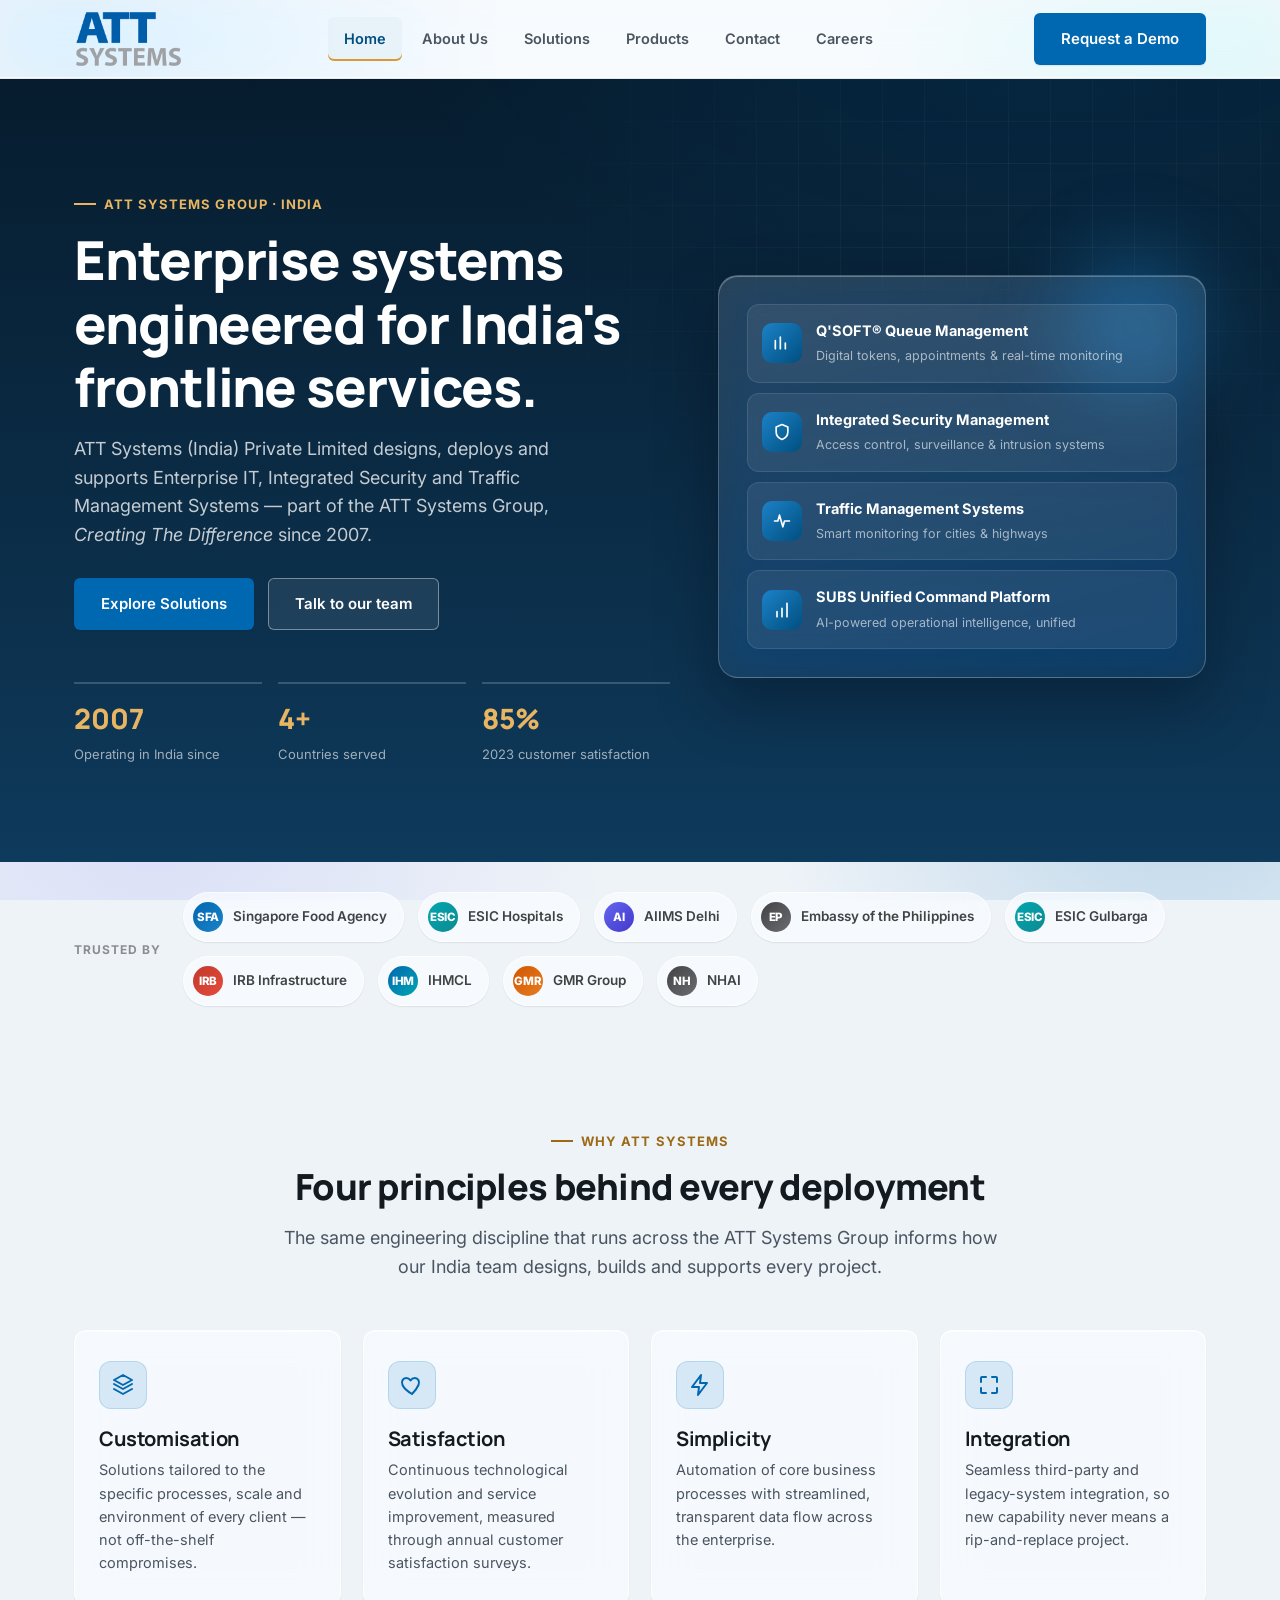
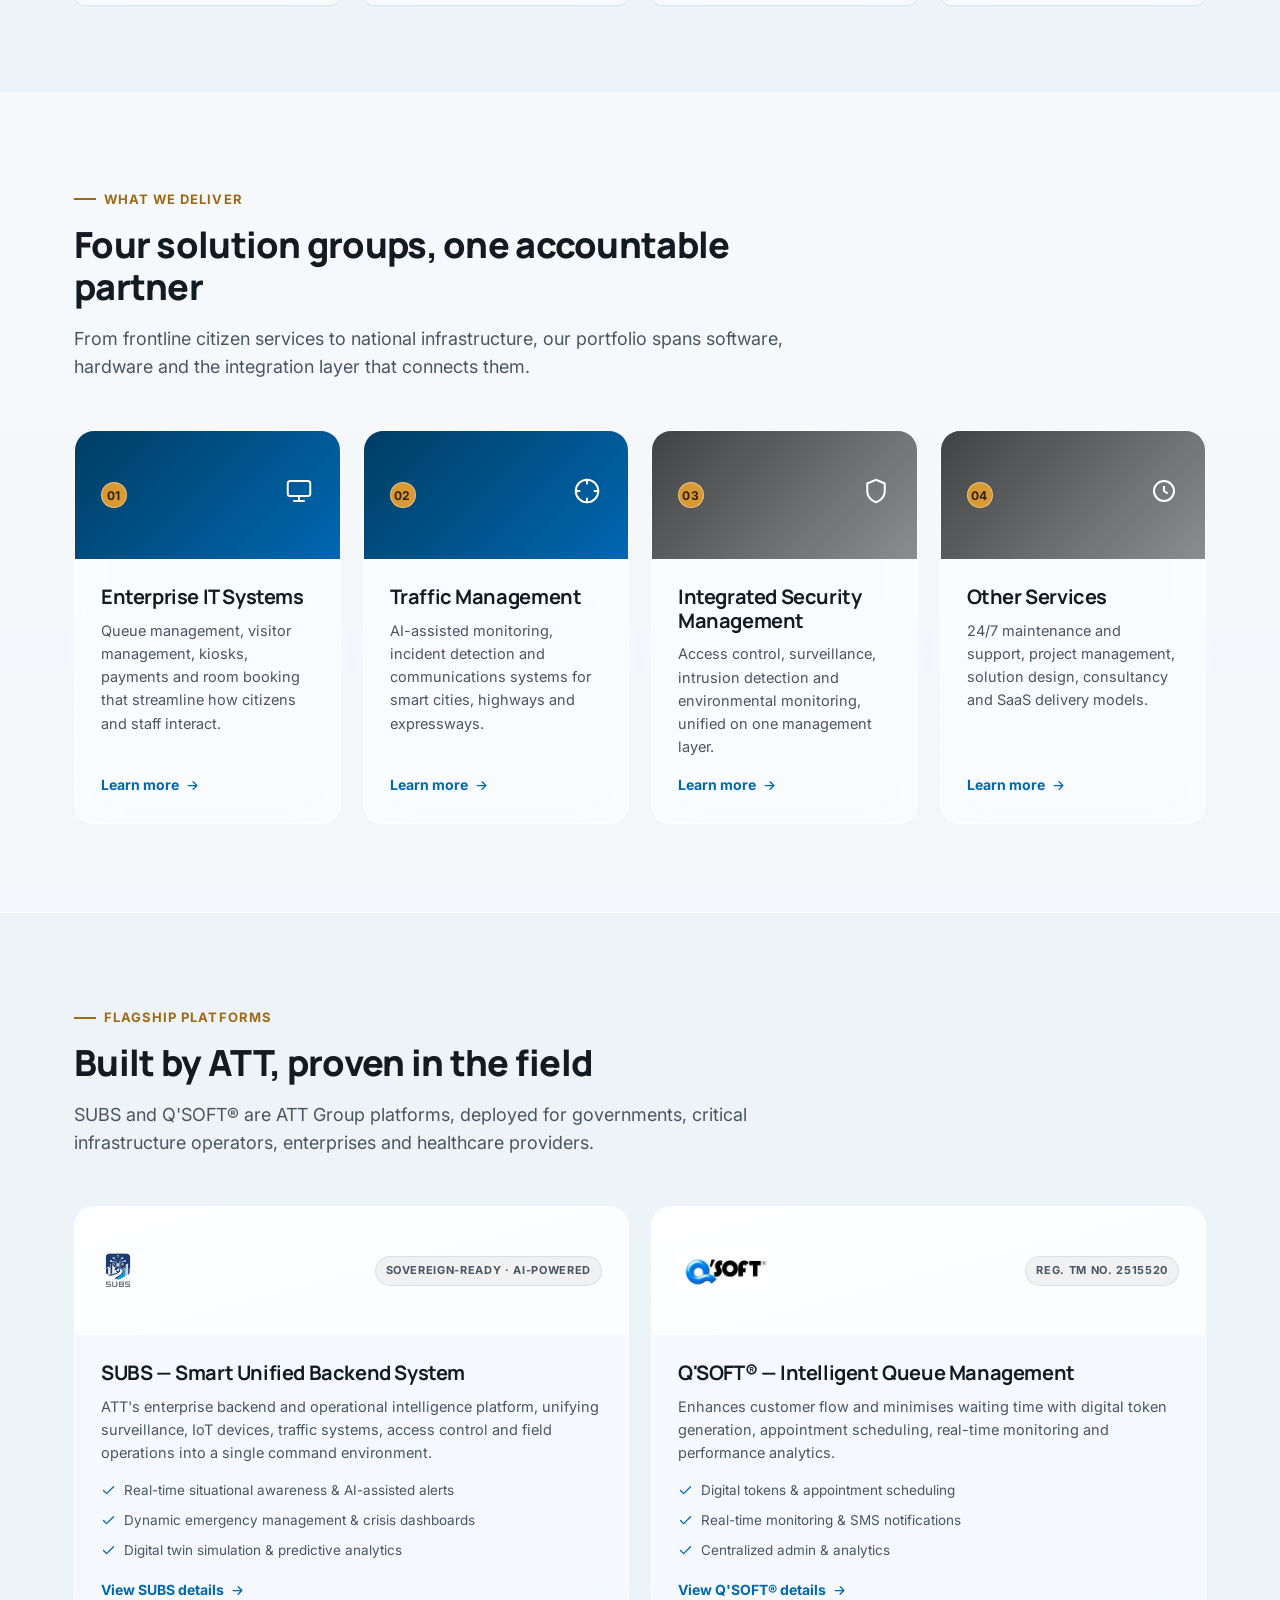
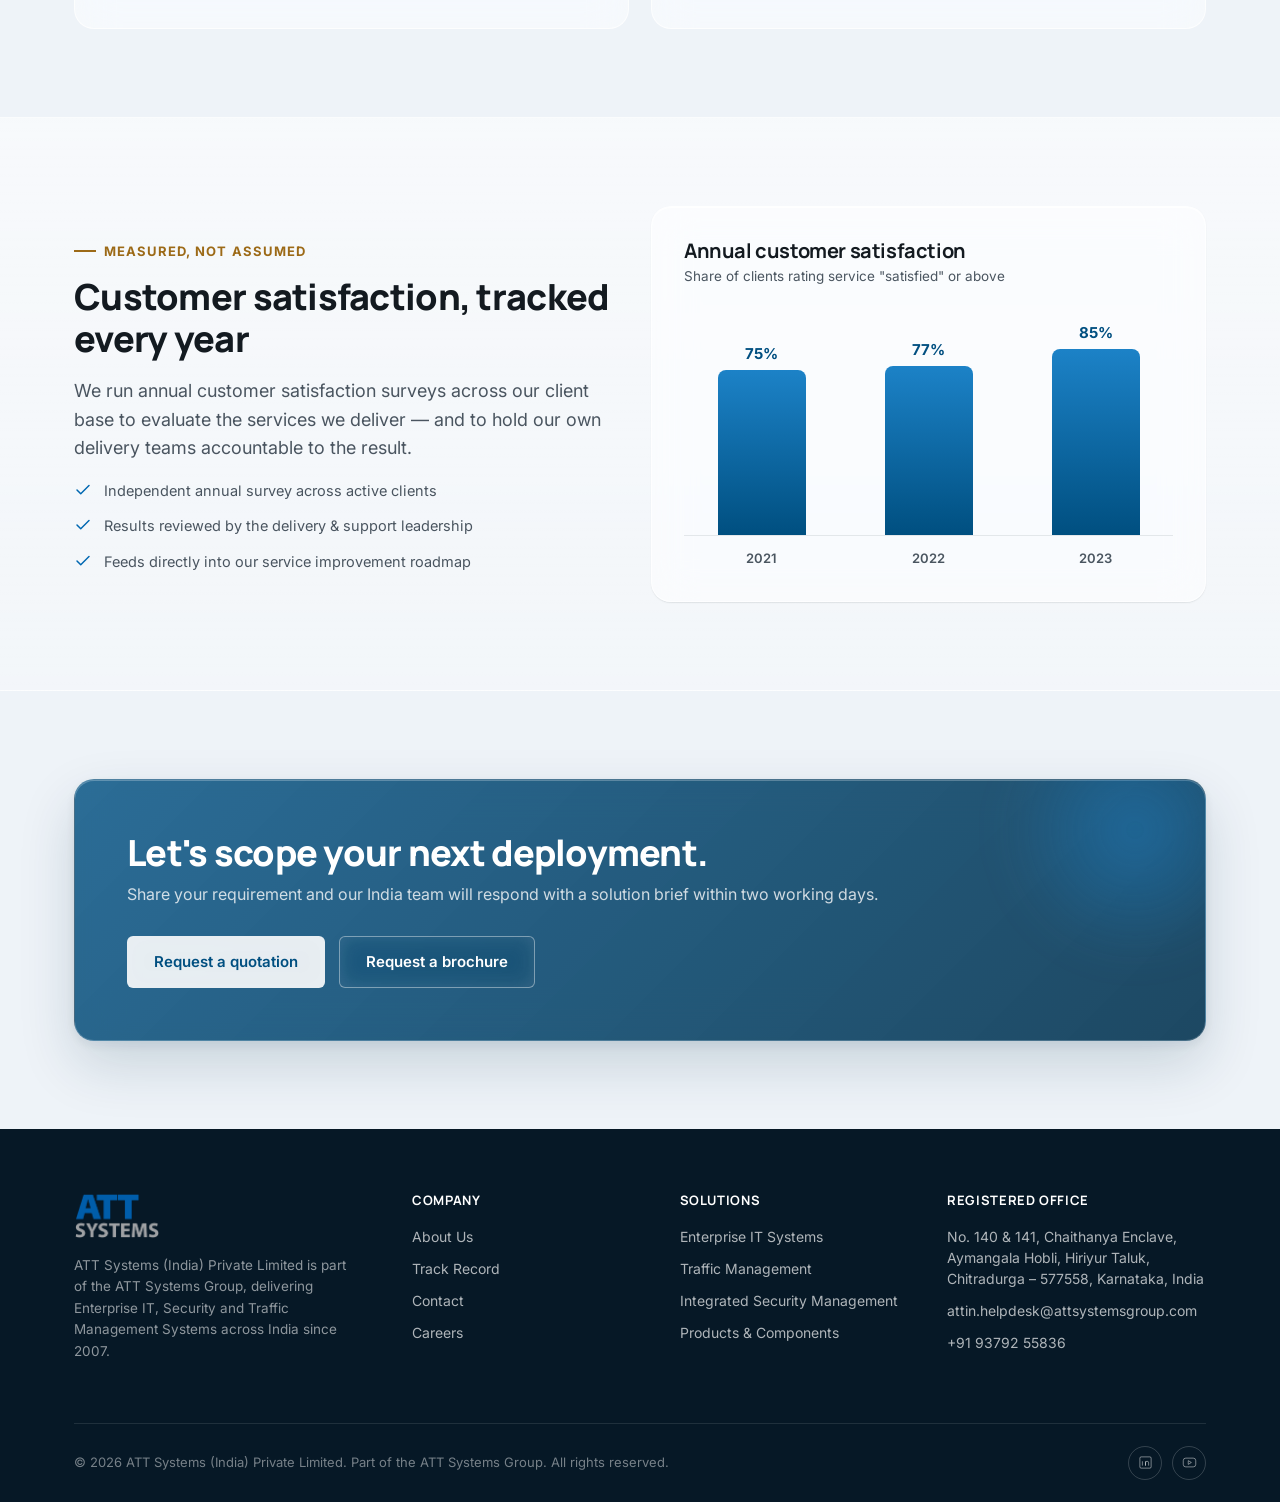
==== commit 6a9f4e99: "Add SUBS, Q'SOFT and company profile brochures; brand fixes and larger logo - Add downloadable PDF b" ====
--- a/index.html
+++ b/index.html
@@ -17,7 +17,7 @@
 <header class="site-header">
   <div class="container header-bar">
     <a href="index.html" class="brand">
-      <img src="assets/img/att-logo.png" alt="ATT Systems">
+      <img src="assets/img/att-logo-trim.png" alt="ATT Systems">
     </a>
     <nav class="nav" id="siteNav">
       <a href="index.html" class="active">Home</a>
@@ -42,7 +42,7 @@
     <div>
       <div class="eyebrow">ATT Systems Group · India</div>
       <h1>Enterprise systems engineered for India's frontline services.</h1>
-      <p class="lead">ATT Systems (India) Private Limited designs, deploys and supports Enterprise IT, Integrated Security and Traffic Management systems — part of the ATT Systems Group, creating the difference since 2007.</p>
+      <p class="lead">ATT Systems (India) Private Limited designs, deploys and supports Enterprise IT, Integrated Security and Traffic Management Systems — part of the ATT Systems Group, <em>Creating The Difference</em> since 2007.</p>
       <div class="hero-cta">
         <a href="solutions.html" class="btn btn-primary">Explore Solutions</a>
         <a href="contact.html" class="btn btn-outline-light">Talk to our team</a>
@@ -268,8 +268,8 @@
   <div class="container">
     <div class="footer-grid">
       <div class="footer-brand">
-        <img src="assets/img/att-logo.png" alt="ATT Systems">
-        <p>ATT Systems (India) Private Limited is part of the ATT Systems Group, delivering Enterprise IT, Security and Traffic Management systems across India since 2007.</p>
+        <img src="assets/img/att-logo-trim.png" alt="ATT Systems">
+        <p>ATT Systems (India) Private Limited is part of the ATT Systems Group, delivering Enterprise IT, Security and Traffic Management Systems across India since 2007.</p>
       </div>
       <div class="footer-col">
         <h4>Company</h4>
--- a/assets/css/style.css
+++ b/assets/css/style.css
@@ -146,6 +146,9 @@
 .btn-outline-light { background: rgba(255,255,255,0.08); color: #fff; border-color: rgba(255,255,255,0.4); backdrop-filter: blur(10px); -webkit-backdrop-filter: blur(10px); }
 .btn-outline-light:hover { background: rgba(255,255,255,0.18); border-color: #fff; }
 .btn-block { width: 100%; justify-content: center; }
+.btn svg { width: 18px; height: 18px; flex: none; }
+.hero-actions { display: flex; gap: 12px; flex-wrap: wrap; margin-top: 26px; }
+.btn-meta { font-weight: 500; font-size: 12.5px; opacity: 0.75; }
 
 /* ---------------- Header ---------------- */
 .site-header {
@@ -175,7 +178,7 @@
   height: 78px;
 }
 .brand { display: flex; align-items: center; gap: 10px; }
-.brand img { height: 30px; width: auto; }
+.brand img { height: 58px; width: auto; }
 
 .nav { display: flex; align-items: center; gap: 4px; }
 .nav a {
@@ -621,7 +624,7 @@
 /* ---------------- Footer ---------------- */
 .site-footer { background: #061826; color: rgba(255,255,255,0.7); padding: 64px 0 0; }
 .footer-grid { display: grid; grid-template-columns: 1.3fr 1fr 1fr 1.1fr; gap: 32px; padding-bottom: 44px; border-bottom: 1px solid rgba(255,255,255,0.1); }
-.footer-brand img { height: 26px; margin-bottom: 16px; }
+.footer-brand img { height: 46px; width: auto; margin-bottom: 16px; }
 .footer-brand p { font-size: 13.5px; color: rgba(255,255,255,0.55); max-width: 280px; }
 .footer-col h4 { color: #fff; font-size: 13px; letter-spacing: 0.05em; text-transform: uppercase; margin-bottom: 18px; }
 .footer-col ul { list-style: none; margin: 0; padding: 0; display: grid; gap: 11px; font-size: 14px; line-height: 1.5; }
@@ -669,4 +672,5 @@
   .footer-grid { grid-template-columns: 1fr; }
   .section { padding: 60px 0; }
   .stat-row { grid-template-columns: 1fr 1fr; }
-}
+  .brand img { height: 50px; }
+}
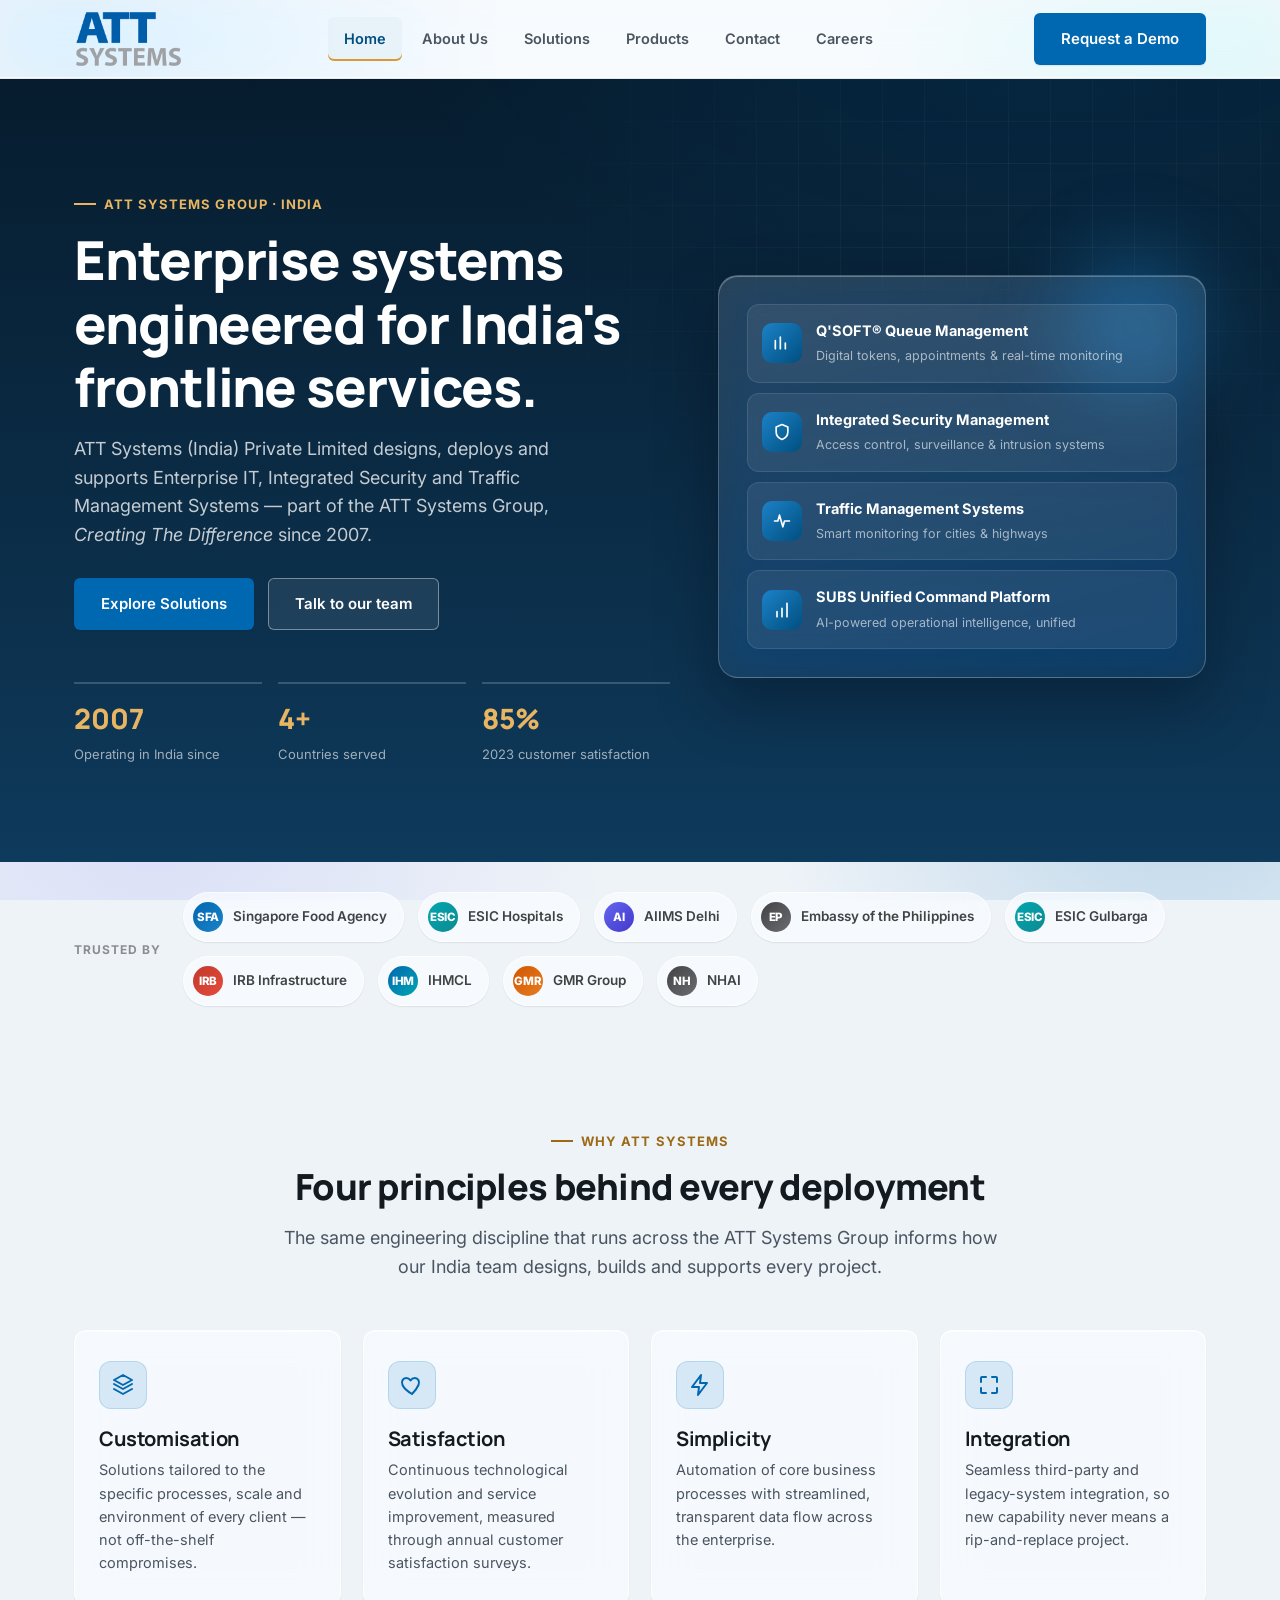
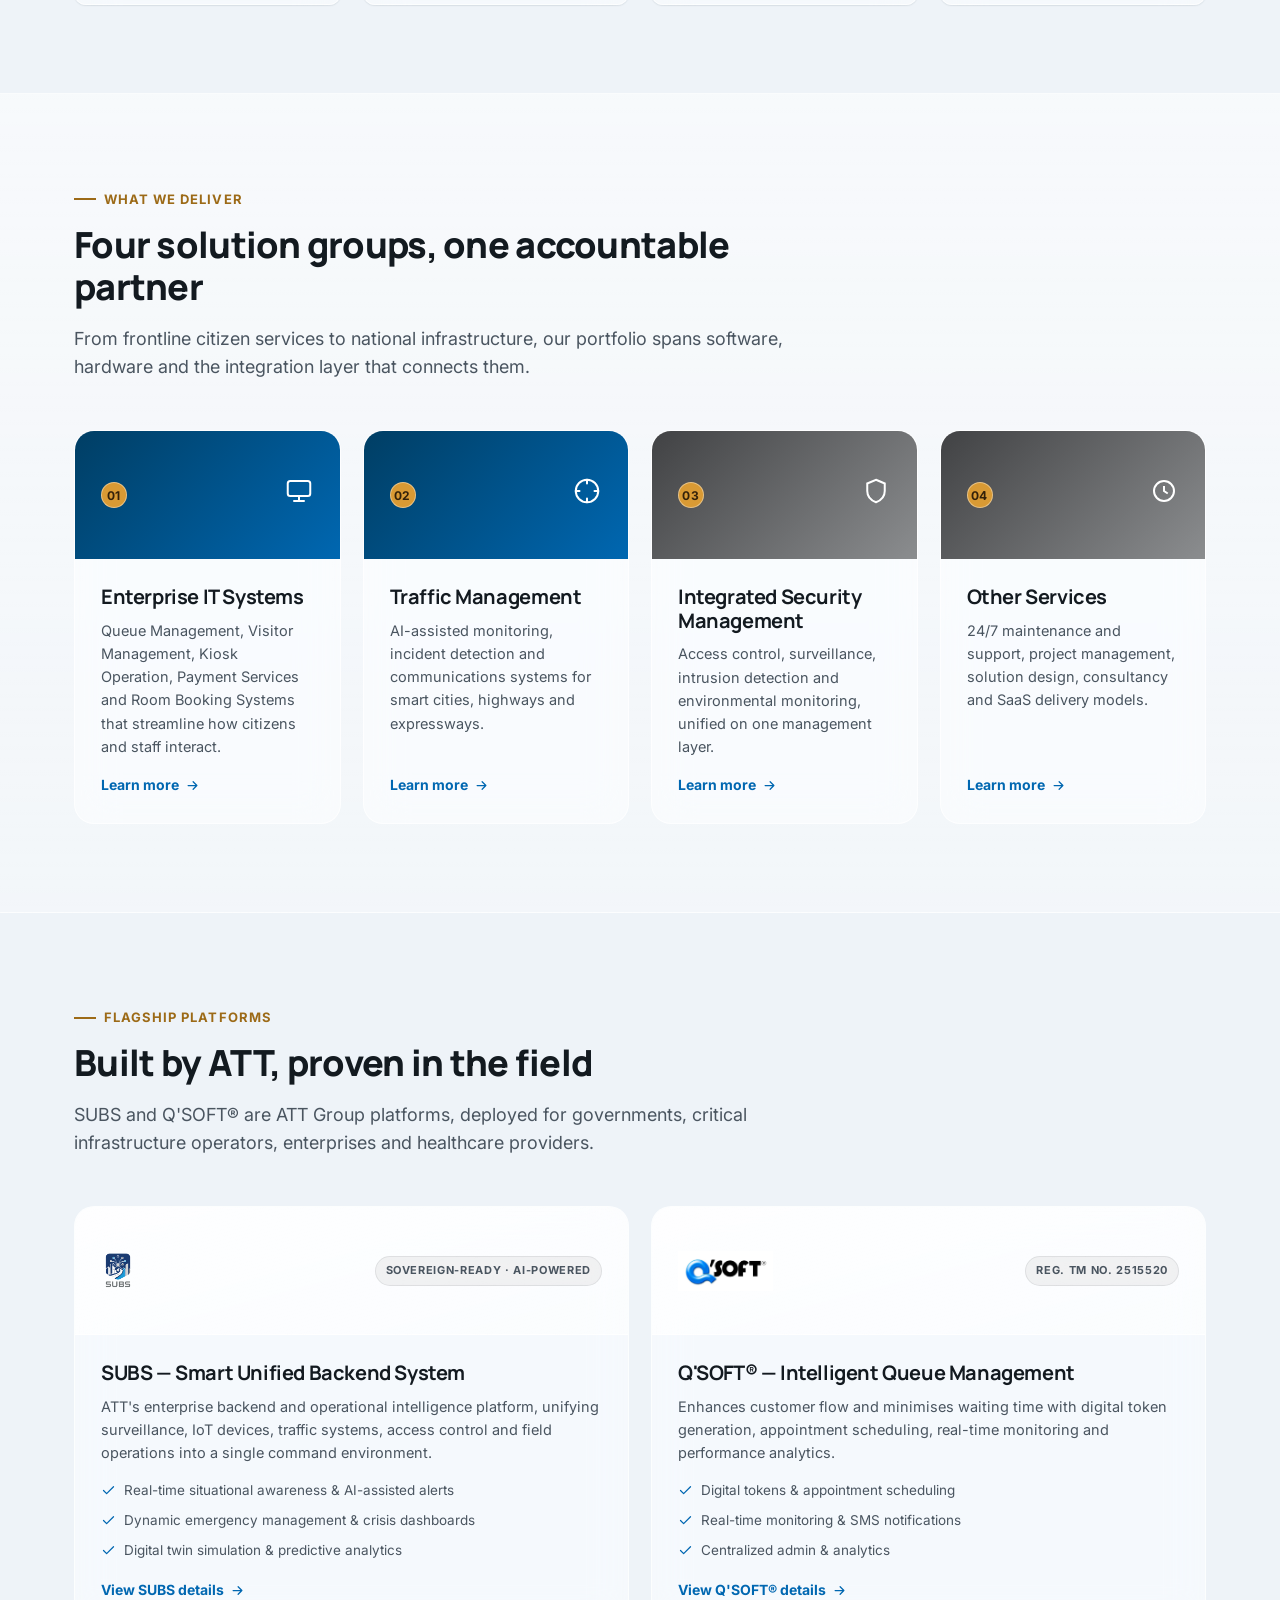
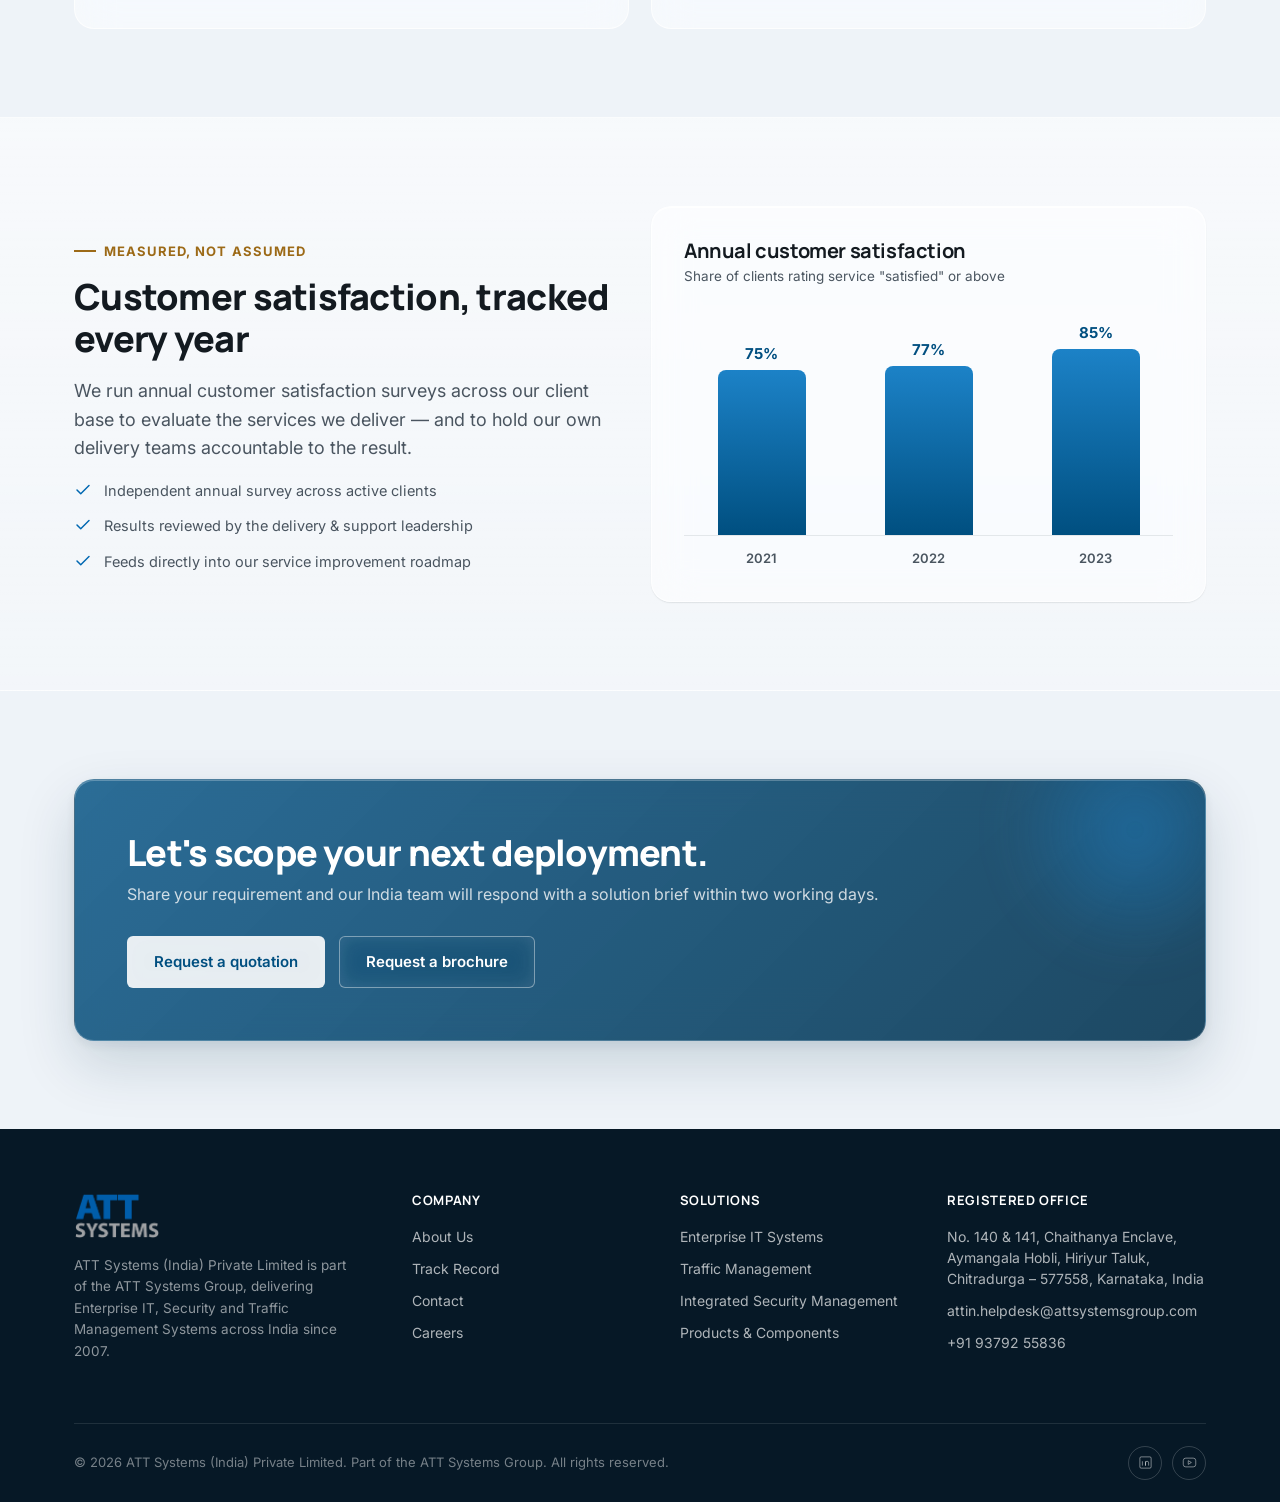
==== commit 45e51984: "Use full, capitalised system and solution names - Queue Management System & Access Control (ESIC car" ====
--- a/index.html
+++ b/index.html
@@ -138,7 +138,7 @@
         <div class="card-top"><span class="tag num">01</span><div class="card-top-icon"><svg viewBox="0 0 24 24" fill="none" stroke="#fff" stroke-width="1.6"><rect x="3" y="4" width="18" height="12" rx="2"/><path d="M8 20h8M12 16v4" stroke-linecap="round"/></svg></div></div>
         <div class="card-body">
           <h3>Enterprise IT Systems</h3>
-          <p>Queue management, visitor management, kiosks, payments and room booking that streamline how citizens and staff interact.</p>
+          <p>Queue Management, Visitor Management, Kiosk Operation, Payment Services and Room Booking Systems that streamline how citizens and staff interact.</p>
           <span class="card-link">Learn more <svg viewBox="0 0 24 24" fill="none" stroke="currentColor" stroke-width="2"><path d="M5 12h14M13 6l6 6-6 6" stroke-linecap="round" stroke-linejoin="round"/></svg></span>
         </div>
       </a>
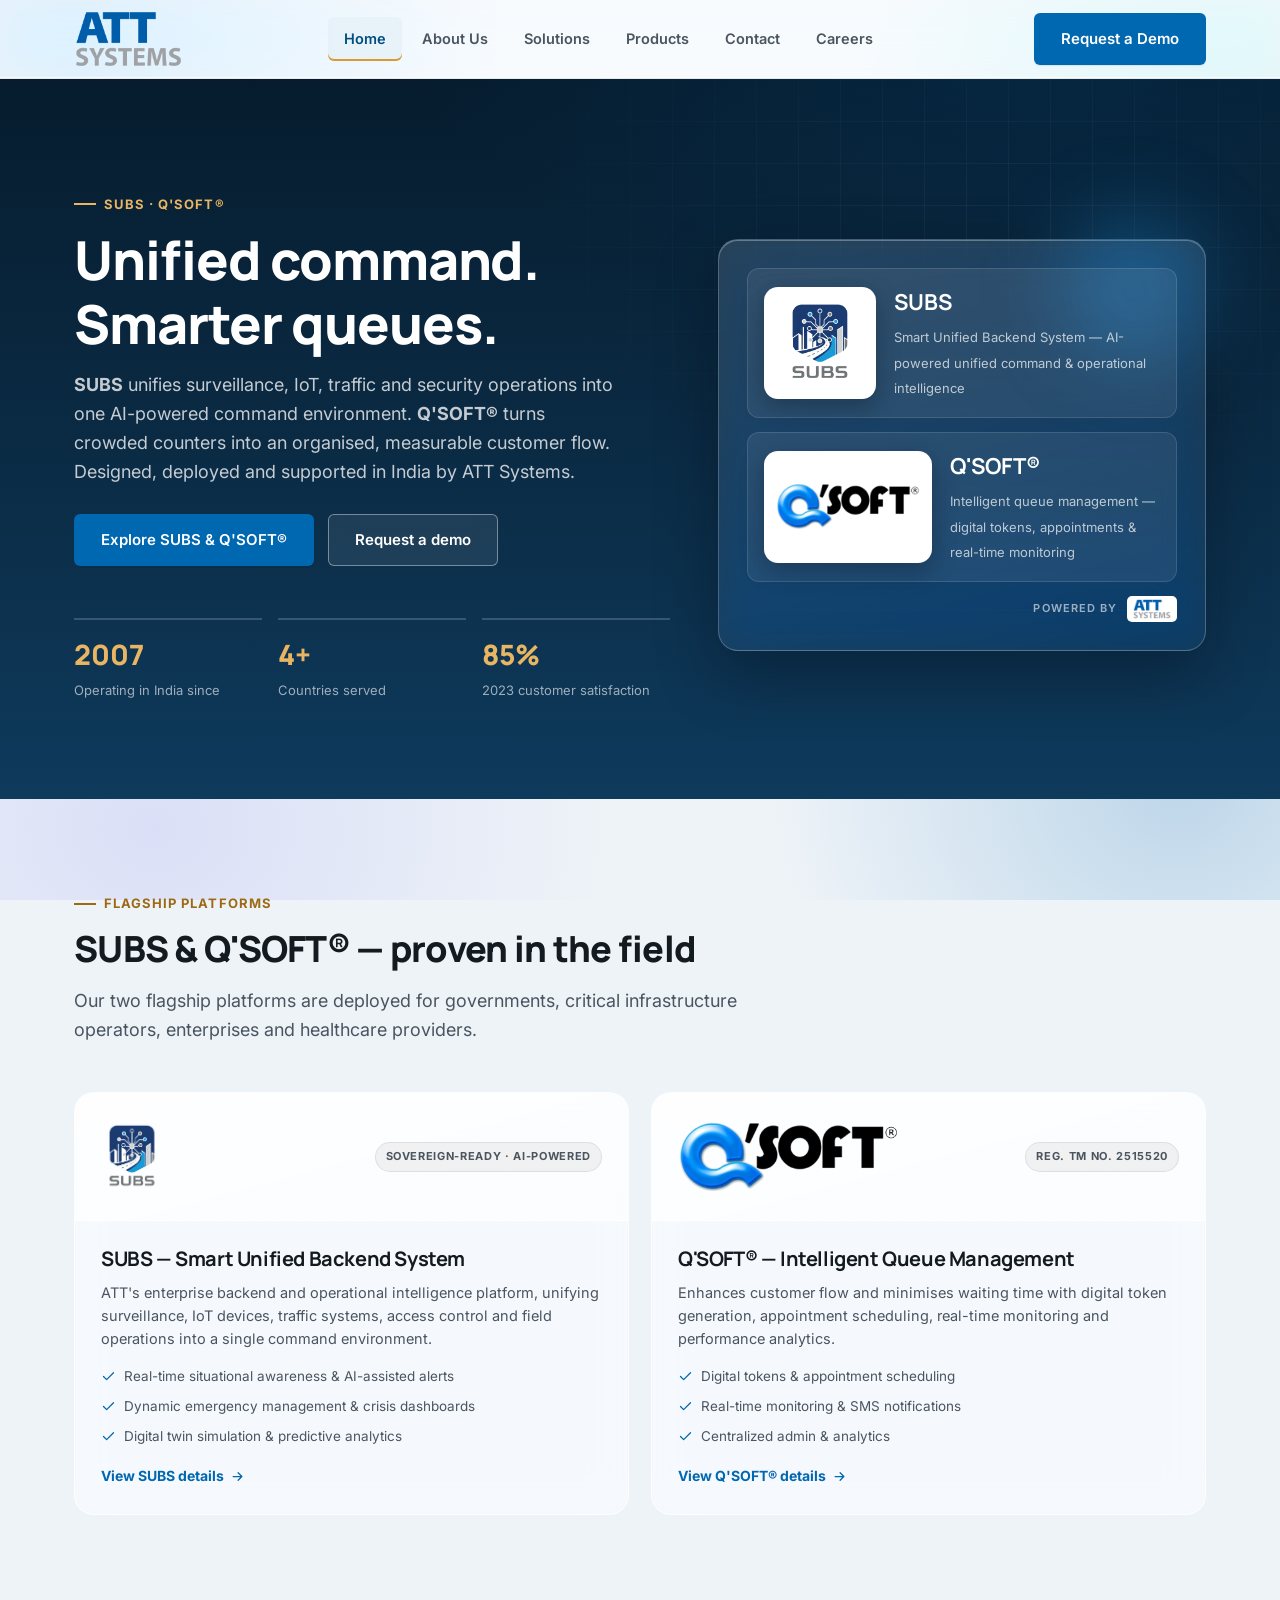
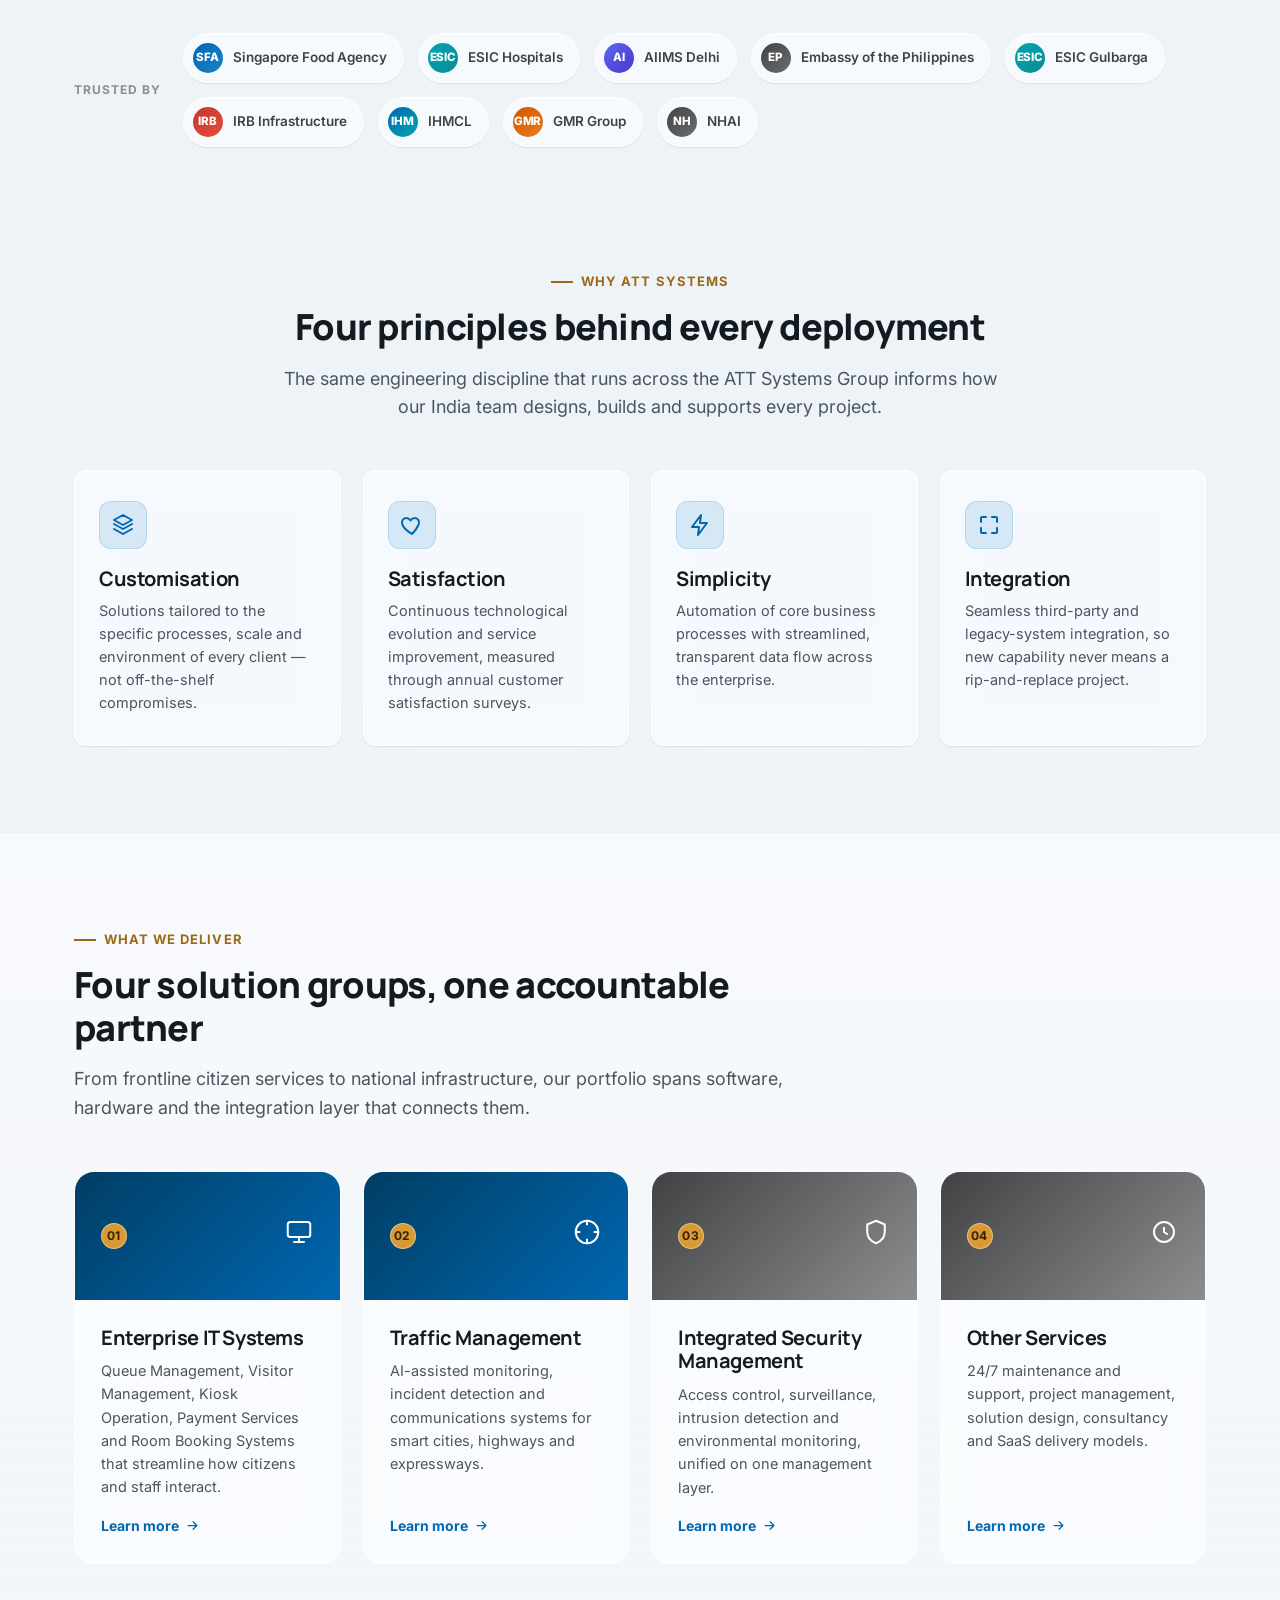
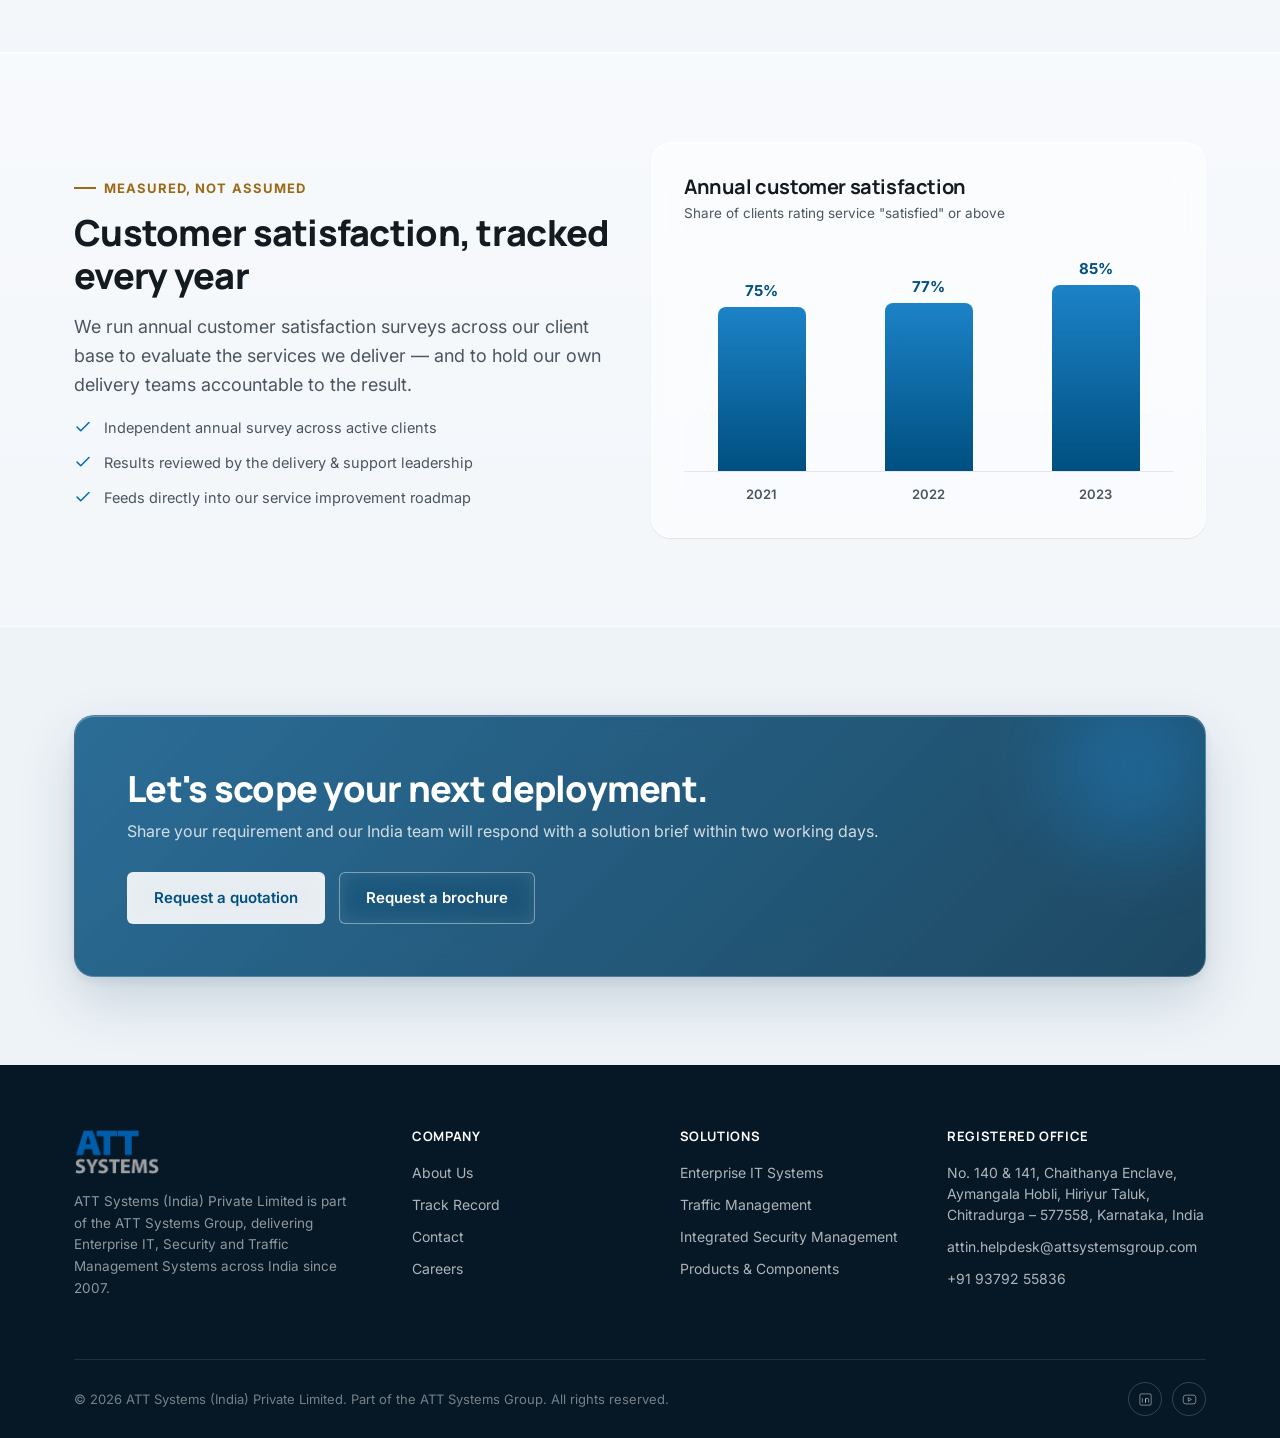
==== commit f1e59007: "Lead the website with SUBS and Q'SOFT branding - Home hero now leads with large SUBS and Q'SOFT logo" ====
--- a/index.html
+++ b/index.html
@@ -40,12 +40,12 @@
 <section class="hero">
   <div class="container hero-grid">
     <div>
-      <div class="eyebrow">ATT Systems Group · India</div>
-      <h1>Enterprise systems engineered for India's frontline services.</h1>
-      <p class="lead">ATT Systems (India) Private Limited designs, deploys and supports Enterprise IT, Integrated Security and Traffic Management Systems — part of the ATT Systems Group, <em>Creating The Difference</em> since 2007.</p>
+      <div class="eyebrow">SUBS &middot; Q'SOFT&reg;</div>
+      <h1>Unified command. Smarter queues.</h1>
+      <p class="lead"><b>SUBS</b> unifies surveillance, IoT, traffic and security operations into one AI-powered command environment. <b>Q'SOFT&reg;</b> turns crowded counters into an organised, measurable customer flow. Designed, deployed and supported in India by ATT Systems.</p>
       <div class="hero-cta">
-        <a href="solutions.html" class="btn btn-primary">Explore Solutions</a>
-        <a href="contact.html" class="btn btn-outline-light">Talk to our team</a>
+        <a href="#platforms" class="btn btn-primary">Explore SUBS &amp; Q'SOFT&reg;</a>
+        <a href="contact.html" class="btn btn-outline-light">Request a demo</a>
       </div>
       <div class="hero-stats">
         <div class="hero-stat"><b>2007</b><span>Operating in India since</span></div>
@@ -53,22 +53,60 @@
         <div class="hero-stat"><b>85%</b><span>2023 customer satisfaction</span></div>
       </div>
     </div>
-    <div class="hero-panel">
-      <div class="hero-panel-row">
-        <div class="hero-panel-icon"><svg viewBox="0 0 24 24" fill="none" stroke="currentColor" stroke-width="2"><path d="M4 19V9m6 10V5m6 14v-7" stroke-linecap="round" stroke-linejoin="round"/></svg></div>
-        <div><b>Q'SOFT&reg; Queue Management</b><span>Digital tokens, appointments &amp; real-time monitoring</span></div>
-      </div>
-      <div class="hero-panel-row">
-        <div class="hero-panel-icon"><svg viewBox="0 0 24 24" fill="none" stroke="currentColor" stroke-width="2"><path d="M12 3l7 3v6c0 4.5-3 7.5-7 9-4-1.5-7-4.5-7-9V6l7-3z" stroke-linecap="round" stroke-linejoin="round"/></svg></div>
-        <div><b>Integrated Security Management</b><span>Access control, surveillance &amp; intrusion systems</span></div>
-      </div>
-      <div class="hero-panel-row">
-        <div class="hero-panel-icon"><svg viewBox="0 0 24 24" fill="none" stroke="currentColor" stroke-width="2"><path d="M3 12h4l2-7 4 14 2-7h6" stroke-linecap="round" stroke-linejoin="round"/></svg></div>
-        <div><b>Traffic Management Systems</b><span>Smart monitoring for cities &amp; highways</span></div>
-      </div>
-      <div class="hero-panel-row">
-        <div class="hero-panel-icon"><svg viewBox="0 0 24 24" fill="none" stroke="currentColor" stroke-width="2"><path d="M12 20V10M18 20V4M6 20v-6" stroke-linecap="round" stroke-linejoin="round"/></svg></div>
-        <div><b>SUBS Unified Command Platform</b><span>AI-powered operational intelligence, unified</span></div>
+    <div class="hero-panel hero-products">
+      <a href="solutions.html#subs" class="hero-product">
+        <span class="hero-product-logo"><img src="assets/img/products/subs-logo.png" alt="SUBS"></span>
+        <span><b>SUBS</b><span>Smart Unified Backend System — AI-powered unified command &amp; operational intelligence</span></span>
+      </a>
+      <a href="solutions.html#qsoft" class="hero-product">
+        <span class="hero-product-logo wide"><img src="assets/img/products/qsoft-logo.png" alt="Q'SOFT"></span>
+        <span><b>Q'SOFT&reg;</b><span>Intelligent queue management — digital tokens, appointments &amp; real-time monitoring</span></span>
+      </a>
+      <div class="hero-powered">Powered by <img src="assets/img/att-logo-trim.png" alt="ATT Systems"></div>
+    </div>
+  </div>
+</section>
+
+<!-- ============ PRODUCTS ============ -->
+<section class="section" id="platforms">
+  <div class="container">
+    <div class="section-head">
+      <div class="eyebrow">Flagship platforms</div>
+      <h2>SUBS &amp; Q'SOFT&reg; — proven in the field</h2>
+      <p class="lead">Our two flagship platforms are deployed for governments, critical infrastructure operators, enterprises and healthcare providers.</p>
+    </div>
+    <div class="grid-2">
+      <div class="card">
+        <div class="card-top light">
+          <img src="assets/img/products/subs-logo.png" alt="SUBS" class="product-logo">
+          <span class="tag">Sovereign-ready &middot; AI-powered</span>
+        </div>
+        <div class="card-body">
+          <h3>SUBS — Smart Unified Backend System</h3>
+          <p>ATT's enterprise backend and operational intelligence platform, unifying surveillance, IoT devices, traffic systems, access control and field operations into a single command environment.</p>
+          <ul class="card-list">
+            <li><svg viewBox="0 0 24 24" fill="none" stroke="currentColor" stroke-width="2"><path d="M20 6L9 17l-5-5" stroke-linecap="round" stroke-linejoin="round"/></svg> Real-time situational awareness &amp; AI-assisted alerts</li>
+            <li><svg viewBox="0 0 24 24" fill="none" stroke="currentColor" stroke-width="2"><path d="M20 6L9 17l-5-5" stroke-linecap="round" stroke-linejoin="round"/></svg> Dynamic emergency management &amp; crisis dashboards</li>
+            <li><svg viewBox="0 0 24 24" fill="none" stroke="currentColor" stroke-width="2"><path d="M20 6L9 17l-5-5" stroke-linecap="round" stroke-linejoin="round"/></svg> Digital twin simulation &amp; predictive analytics</li>
+          </ul>
+          <a href="solutions.html#subs" class="card-link">View SUBS details <svg viewBox="0 0 24 24" fill="none" stroke="currentColor" stroke-width="2"><path d="M5 12h14M13 6l6 6-6 6" stroke-linecap="round" stroke-linejoin="round"/></svg></a>
+        </div>
+      </div>
+      <div class="card">
+        <div class="card-top light">
+          <img src="assets/img/products/qsoft-logo.png" alt="Q'SOFT" class="product-logo">
+          <span class="tag">Reg. TM No. 2515520</span>
+        </div>
+        <div class="card-body">
+          <h3>Q'SOFT&reg; — Intelligent Queue Management</h3>
+          <p>Enhances customer flow and minimises waiting time with digital token generation, appointment scheduling, real-time monitoring and performance analytics.</p>
+          <ul class="card-list">
+            <li><svg viewBox="0 0 24 24" fill="none" stroke="currentColor" stroke-width="2"><path d="M20 6L9 17l-5-5" stroke-linecap="round" stroke-linejoin="round"/></svg> Digital tokens &amp; appointment scheduling</li>
+            <li><svg viewBox="0 0 24 24" fill="none" stroke="currentColor" stroke-width="2"><path d="M20 6L9 17l-5-5" stroke-linecap="round" stroke-linejoin="round"/></svg> Real-time monitoring &amp; SMS notifications</li>
+            <li><svg viewBox="0 0 24 24" fill="none" stroke="currentColor" stroke-width="2"><path d="M20 6L9 17l-5-5" stroke-linecap="round" stroke-linejoin="round"/></svg> Centralized admin &amp; analytics</li>
+          </ul>
+          <a href="solutions.html#qsoft" class="card-link">View Q'SOFT&reg; details <svg viewBox="0 0 24 24" fill="none" stroke="currentColor" stroke-width="2"><path d="M5 12h14M13 6l6 6-6 6" stroke-linecap="round" stroke-linejoin="round"/></svg></a>
+        </div>
       </div>
     </div>
   </div>
@@ -170,51 +208,6 @@
   </div>
 </section>
 
-<!-- ============ FEATURED PRODUCTS ============ -->
-<section class="section">
-  <div class="container">
-    <div class="section-head">
-      <div class="eyebrow">Flagship platforms</div>
-      <h2>Built by ATT, proven in the field</h2>
-      <p class="lead">SUBS and Q'SOFT&reg; are ATT Group platforms, deployed for governments, critical infrastructure operators, enterprises and healthcare providers.</p>
-    </div>
-    <div class="grid-2">
-      <div class="card">
-        <div class="card-top light">
-          <img src="assets/img/products/subs-logo.png" alt="SUBS" class="product-logo">
-          <span class="tag">Sovereign-ready &middot; AI-powered</span>
-        </div>
-        <div class="card-body">
-          <h3>SUBS — Smart Unified Backend System</h3>
-          <p>ATT's enterprise backend and operational intelligence platform, unifying surveillance, IoT devices, traffic systems, access control and field operations into a single command environment.</p>
-          <ul class="card-list">
-            <li><svg viewBox="0 0 24 24" fill="none" stroke="currentColor" stroke-width="2"><path d="M20 6L9 17l-5-5" stroke-linecap="round" stroke-linejoin="round"/></svg> Real-time situational awareness &amp; AI-assisted alerts</li>
-            <li><svg viewBox="0 0 24 24" fill="none" stroke="currentColor" stroke-width="2"><path d="M20 6L9 17l-5-5" stroke-linecap="round" stroke-linejoin="round"/></svg> Dynamic emergency management &amp; crisis dashboards</li>
-            <li><svg viewBox="0 0 24 24" fill="none" stroke="currentColor" stroke-width="2"><path d="M20 6L9 17l-5-5" stroke-linecap="round" stroke-linejoin="round"/></svg> Digital twin simulation &amp; predictive analytics</li>
-          </ul>
-          <a href="solutions.html#subs" class="card-link">View SUBS details <svg viewBox="0 0 24 24" fill="none" stroke="currentColor" stroke-width="2"><path d="M5 12h14M13 6l6 6-6 6" stroke-linecap="round" stroke-linejoin="round"/></svg></a>
-        </div>
-      </div>
-      <div class="card">
-        <div class="card-top light">
-          <img src="assets/img/products/qsoft-logo.jpg" alt="Q'SOFT" class="product-logo">
-          <span class="tag">Reg. TM No. 2515520</span>
-        </div>
-        <div class="card-body">
-          <h3>Q'SOFT&reg; — Intelligent Queue Management</h3>
-          <p>Enhances customer flow and minimises waiting time with digital token generation, appointment scheduling, real-time monitoring and performance analytics.</p>
-          <ul class="card-list">
-            <li><svg viewBox="0 0 24 24" fill="none" stroke="currentColor" stroke-width="2"><path d="M20 6L9 17l-5-5" stroke-linecap="round" stroke-linejoin="round"/></svg> Digital tokens &amp; appointment scheduling</li>
-            <li><svg viewBox="0 0 24 24" fill="none" stroke="currentColor" stroke-width="2"><path d="M20 6L9 17l-5-5" stroke-linecap="round" stroke-linejoin="round"/></svg> Real-time monitoring &amp; SMS notifications</li>
-            <li><svg viewBox="0 0 24 24" fill="none" stroke="currentColor" stroke-width="2"><path d="M20 6L9 17l-5-5" stroke-linecap="round" stroke-linejoin="round"/></svg> Centralized admin &amp; analytics</li>
-          </ul>
-          <a href="solutions.html#qsoft" class="card-link">View Q'SOFT&reg; details <svg viewBox="0 0 24 24" fill="none" stroke="currentColor" stroke-width="2"><path d="M5 12h14M13 6l6 6-6 6" stroke-linecap="round" stroke-linejoin="round"/></svg></a>
-        </div>
-      </div>
-    </div>
-  </div>
-</section>
-
 <!-- ============ SATISFACTION CHART ============ -->
 <section class="section section-alt">
   <div class="container">
--- a/assets/css/style.css
+++ b/assets/css/style.css
@@ -296,6 +296,40 @@
 .hero-panel-row b { display: block; font-size: 14.5px; color: #fff; }
 .hero-panel-row span { font-size: 12.5px; color: rgba(255,255,255,0.6); }
 
+/* Product-first hero: SUBS and Q'SOFT logos lead, ATT as "Powered by" */
+.hero-products { display: flex; flex-direction: column; gap: 14px; }
+.hero-product {
+  display: flex; align-items: center; gap: 18px;
+  padding: 16px;
+  border-radius: var(--radius-md);
+  background: rgba(255,255,255,0.07);
+  border: 1px solid rgba(255,255,255,0.12);
+  color: #fff;
+  transition: background .15s ease, transform .15s ease;
+}
+.hero-product:hover { background: rgba(255,255,255,0.13); transform: translateY(-1px); }
+.hero-product-logo {
+  flex: none;
+  width: 112px; height: 112px;
+  display: flex; align-items: center; justify-content: center;
+  background: #fff;
+  border-radius: 14px;
+  box-shadow: 0 8px 24px rgba(0,10,20,0.3);
+  padding: 12px;
+}
+.hero-product-logo.wide { width: 168px; }
+.hero-product-logo img { max-width: 100%; max-height: 100%; width: auto; height: auto; }
+.hero-product b { display: block; font-family: var(--font-display); font-size: 22px; color: #fff; margin-bottom: 4px; }
+.hero-product > span:last-child > span { font-size: 13px; line-height: 1.45; color: rgba(255,255,255,0.7); }
+.hero-powered {
+  display: flex; align-items: center; justify-content: flex-end; gap: 10px;
+  font-size: 11px; font-weight: 600; letter-spacing: 0.1em; text-transform: uppercase;
+  color: rgba(255,255,255,0.6);
+}
+.page-hero-logo { display: inline-flex; background: #fff; border-radius: 14px; padding: 14px 22px; margin-bottom: 22px; box-shadow: 0 8px 24px rgba(0,10,20,0.3); }
+.page-hero-logo img { height: 64px; width: auto; display: block; }
+.hero-powered img { height: 26px; width: auto; background: #fff; border-radius: 5px; padding: 3px 6px; }
+
 /* ---------------- Logo strip ---------------- */
 .strip { padding: 30px 0; }
 .strip-inner { display: flex; align-items: center; gap: 22px; flex-wrap: wrap; }
@@ -381,7 +415,7 @@
   border-bottom: 1px solid rgba(255,255,255,0.7);
 }
 .card-top.light .tag { background: rgba(19,26,32,0.06); border-color: rgba(19,26,32,0.08); color: var(--ink-soft); }
-.product-logo { height: 40px; width: auto; }
+.product-logo { height: 72px; width: auto; }
 .card-top .tag {
   font-size: 11px; font-weight: 700; letter-spacing: .06em; text-transform: uppercase;
   background: rgba(255,255,255,0.18); border: 1px solid rgba(255,255,255,0.25);
@@ -406,6 +440,7 @@
 .card-link { font-weight: 700; font-size: 14px; color: var(--att-blue-600); display: inline-flex; align-items: center; gap: 6px; margin-top: auto; }
 .card-link svg { width: 15px; height: 15px; transition: transform .15s ease; }
 .card:hover .card-link svg { transform: translateX(3px); }
+.card-links { display: flex; flex-direction: column; align-items: flex-start; gap: 10px; margin-top: auto; }
 
 /* Product tiles (compact, for the 18 components) */
 .grid-products { display: grid; grid-template-columns: repeat(3, 1fr); gap: 18px; }
@@ -673,4 +708,8 @@
   .section { padding: 60px 0; }
   .stat-row { grid-template-columns: 1fr 1fr; }
   .brand img { height: 50px; }
-}
+  .hero-product { flex-direction: column; align-items: flex-start; }
+  .hero-product-logo { width: 96px; height: 96px; }
+  .hero-product-logo.wide { width: 150px; }
+  .page-hero-logo img { height: 48px; }
+}
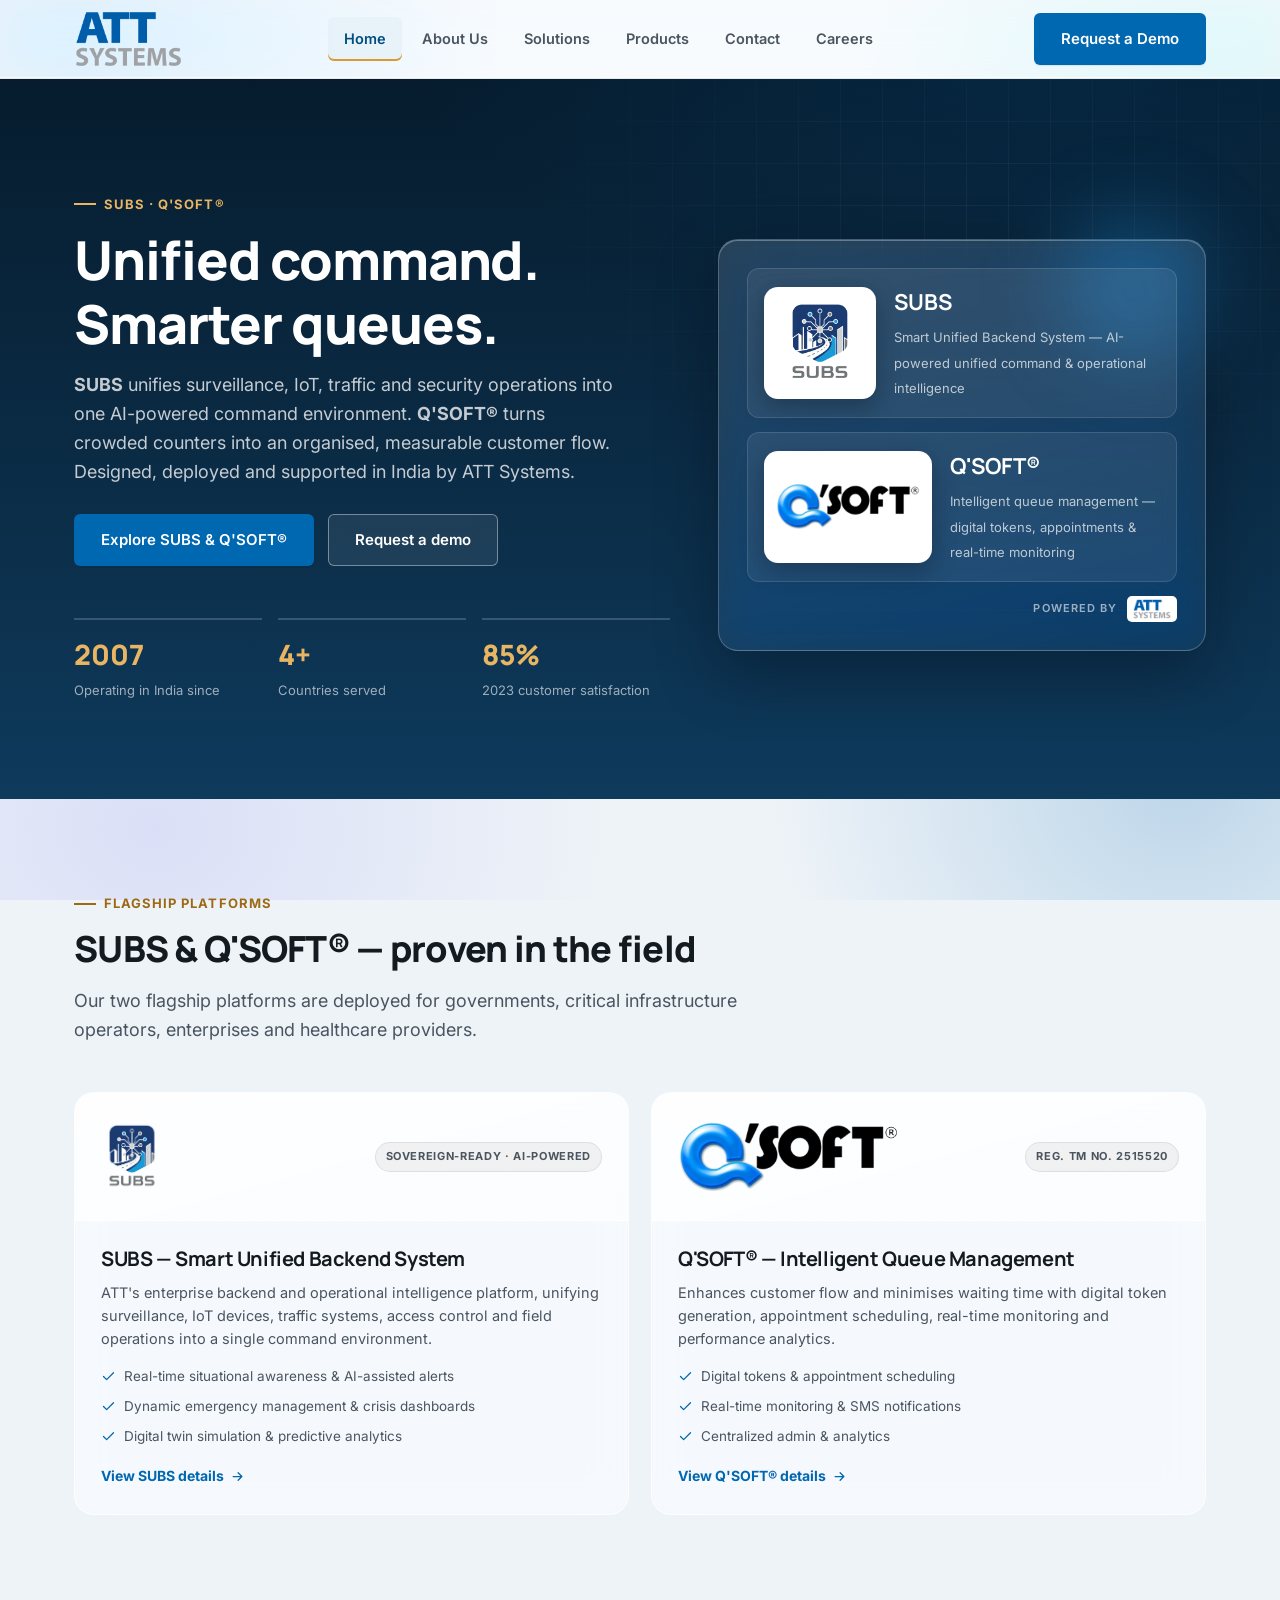
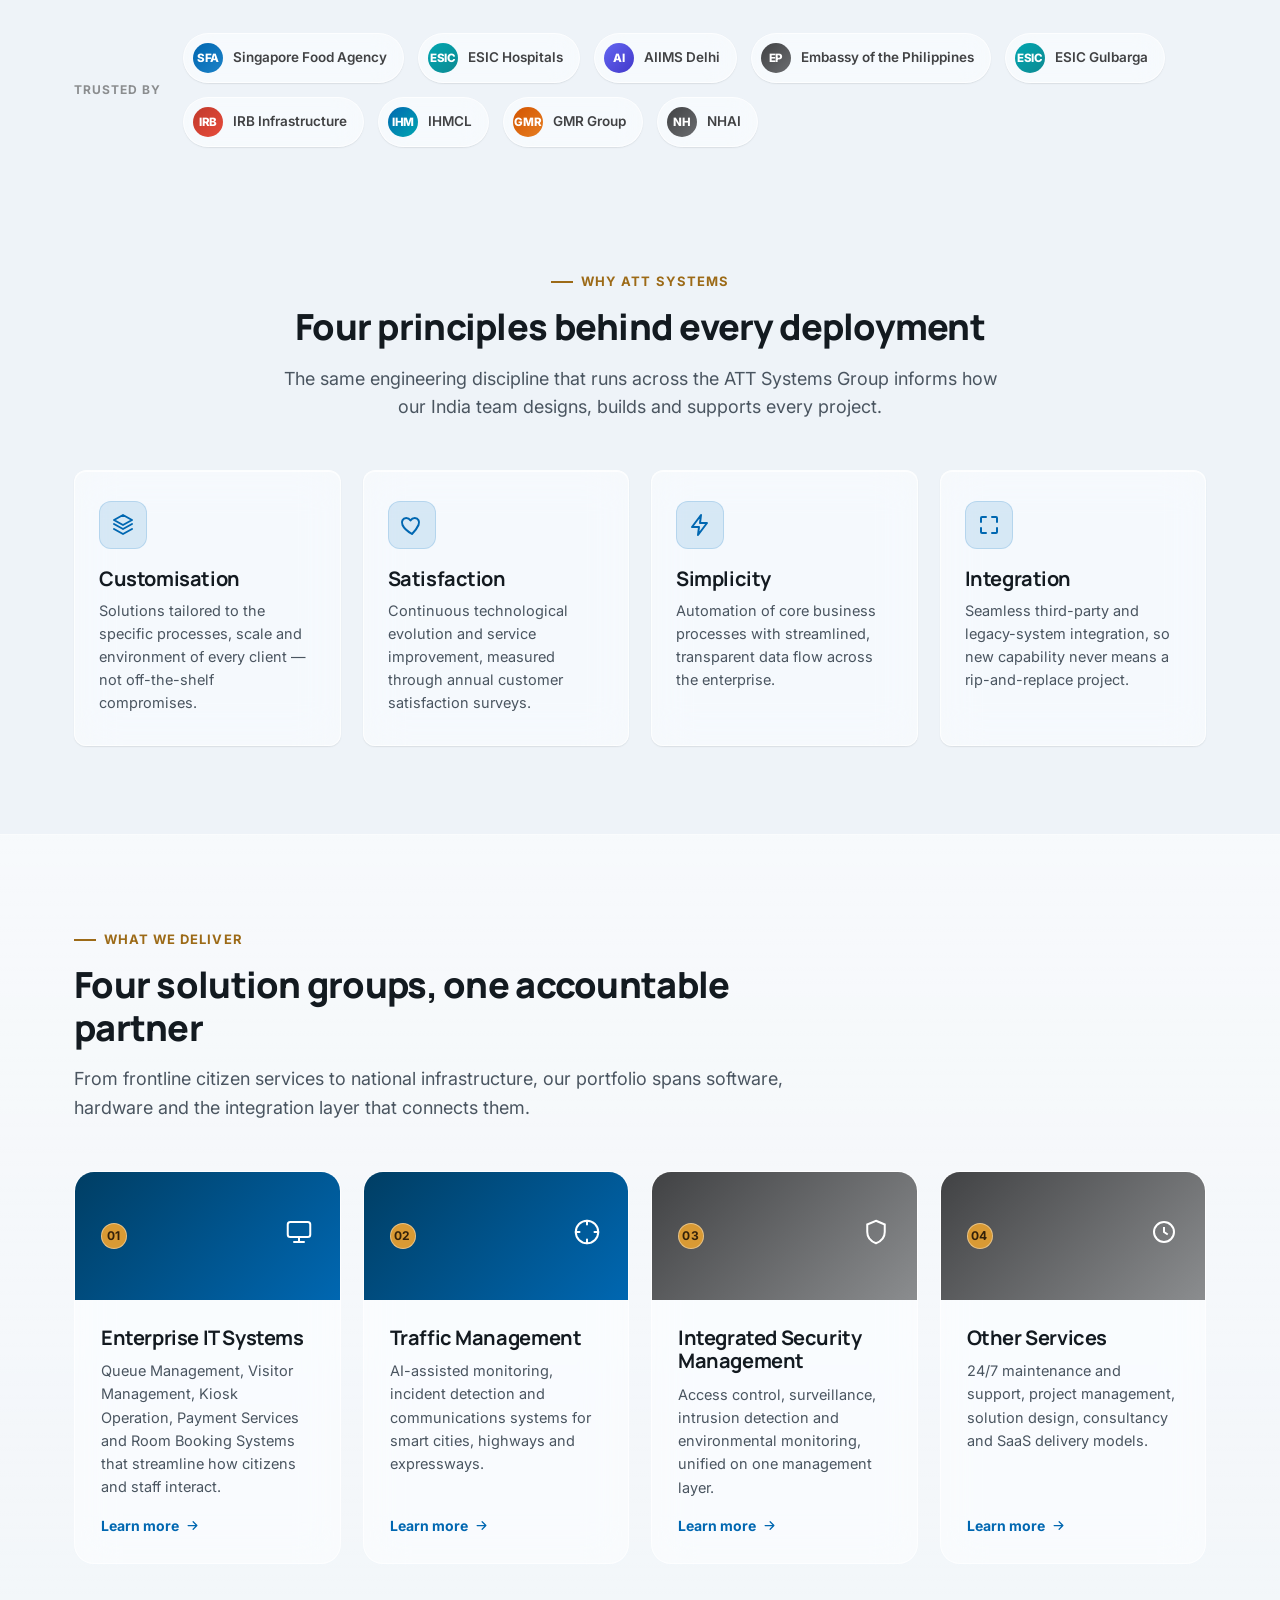
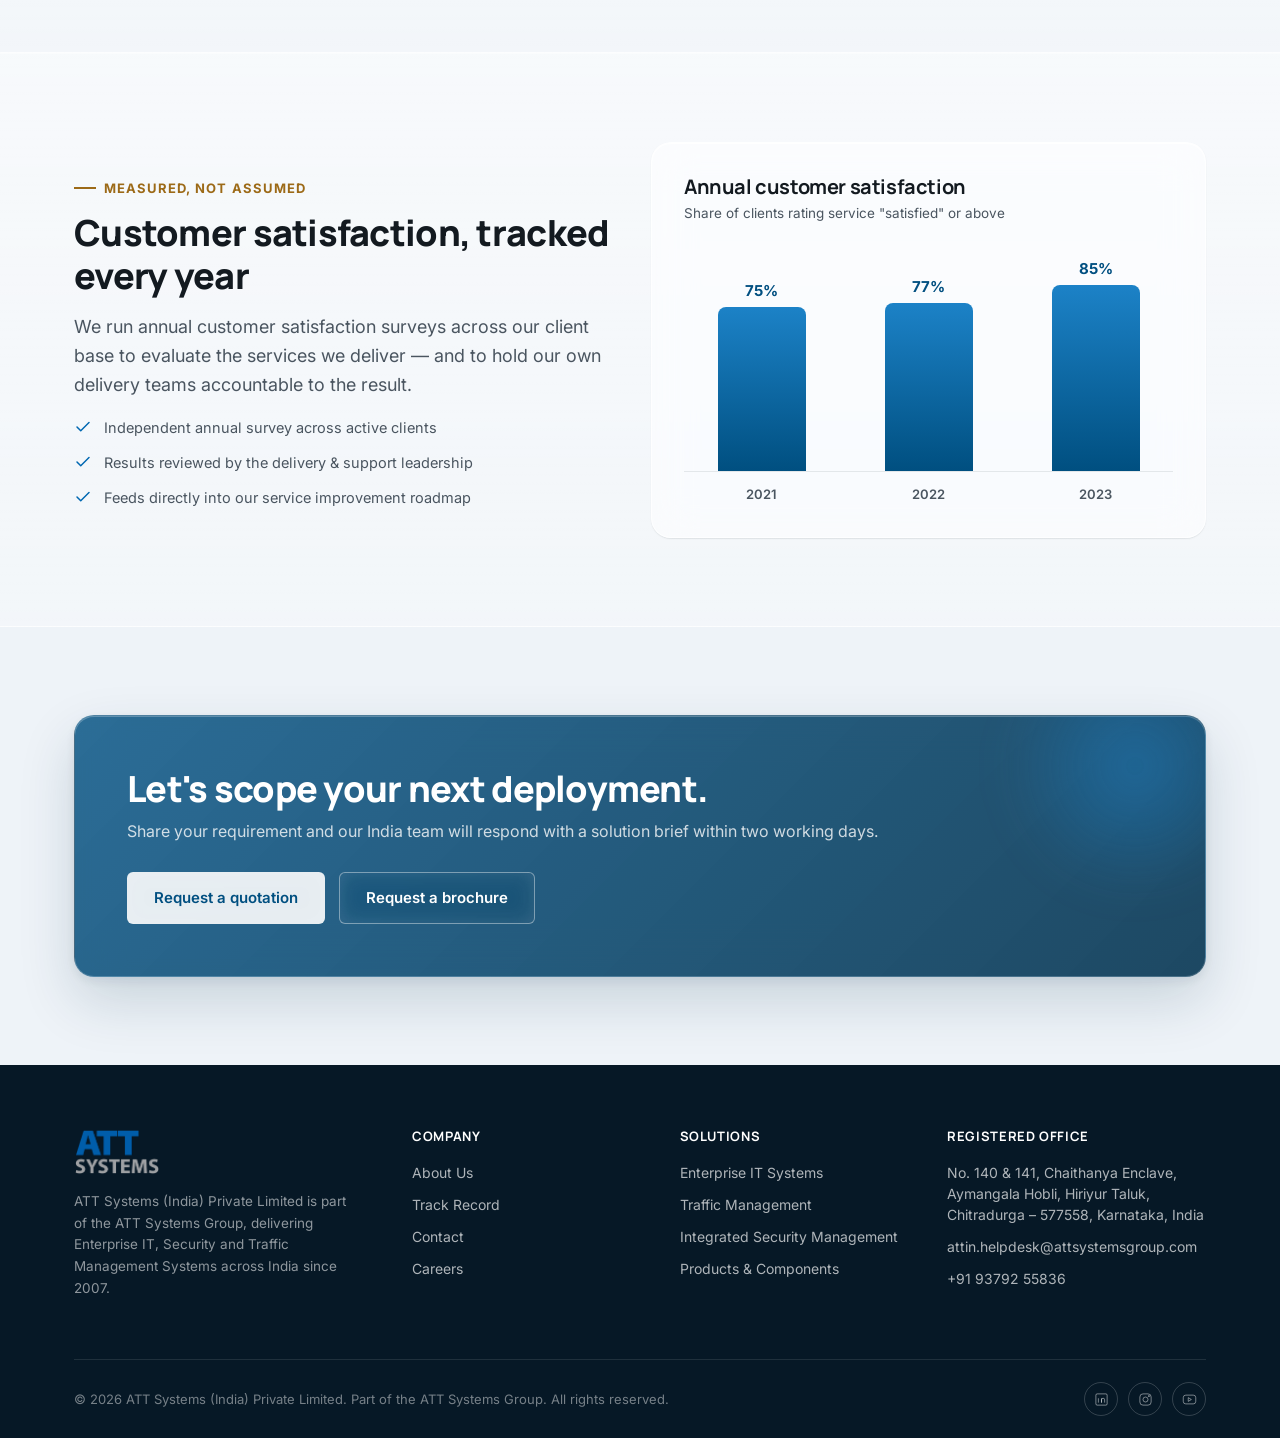
==== commit 7cd416e6: "Updated website pages" ====
--- a/index.html
+++ b/index.html
@@ -294,7 +294,8 @@
     <div class="footer-bottom">
       <span>&copy; <span id="year"></span> ATT Systems (India) Private Limited. Part of the ATT Systems Group. All rights reserved.</span>
       <div class="socials">
-        <a href="https://www.linkedin.com" target="_blank" rel="noopener" aria-label="LinkedIn"><svg viewBox="0 0 24 24" fill="none" stroke="currentColor" stroke-width="1.6"><rect x="3" y="3" width="18" height="18" rx="2"/><path d="M7 10v7M7 7v.01M12 17v-4.5a2.5 2.5 0 015 0V17M12 10v7"/></svg></a>
+        <a href="https://www.linkedin.com/company/att-systems-india-private-limited/" target="_blank" rel="noopener" aria-label="LinkedIn"><svg viewBox="0 0 24 24" fill="none" stroke="currentColor" stroke-width="1.6"><rect x="3" y="3" width="18" height="18" rx="2"/><path d="M7 10v7M7 7v.01M12 17v-4.5a2.5 2.5 0 015 0V17M12 10v7"/></svg></a>
+        <a href="https://www.instagram.com/attsystemsindia/" target="_blank" rel="noopener noreferrer" aria-label="Instagram"> <svg viewBox="0 0 24 24" fill="none" stroke="currentColor" stroke-width="1.6"> <rect x="3" y="3" width="18" height="18" rx="5"/> <circle cx="12" cy="12" r="4"/> <circle cx="17.5" cy="6.5" r="0.8" fill="currentColor"/></svg> </a> 
         <a href="https://www.youtube.com" target="_blank" rel="noopener" aria-label="YouTube"><svg viewBox="0 0 24 24" fill="none" stroke="currentColor" stroke-width="1.6"><rect x="2" y="5" width="20" height="14" rx="4"/><path d="M10 9l5 3-5 3V9z"/></svg></a>
       </div>
     </div>
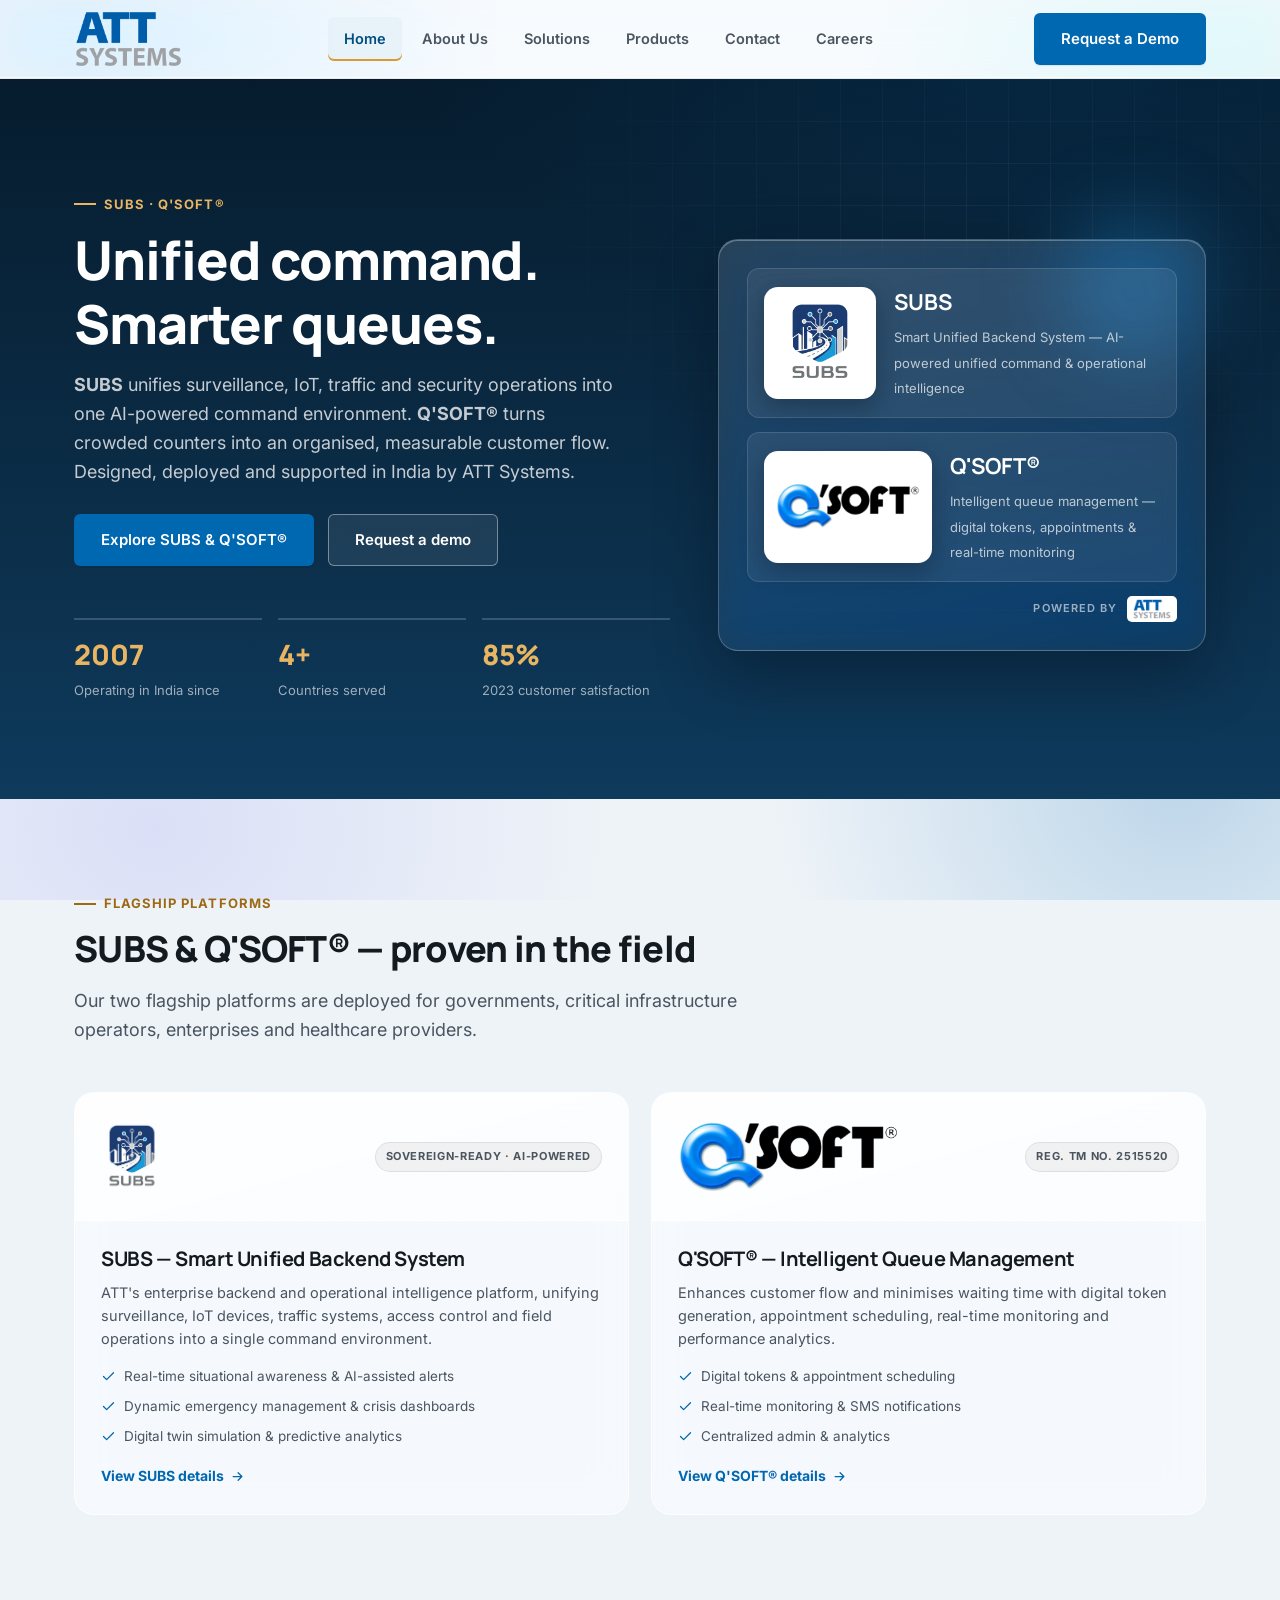
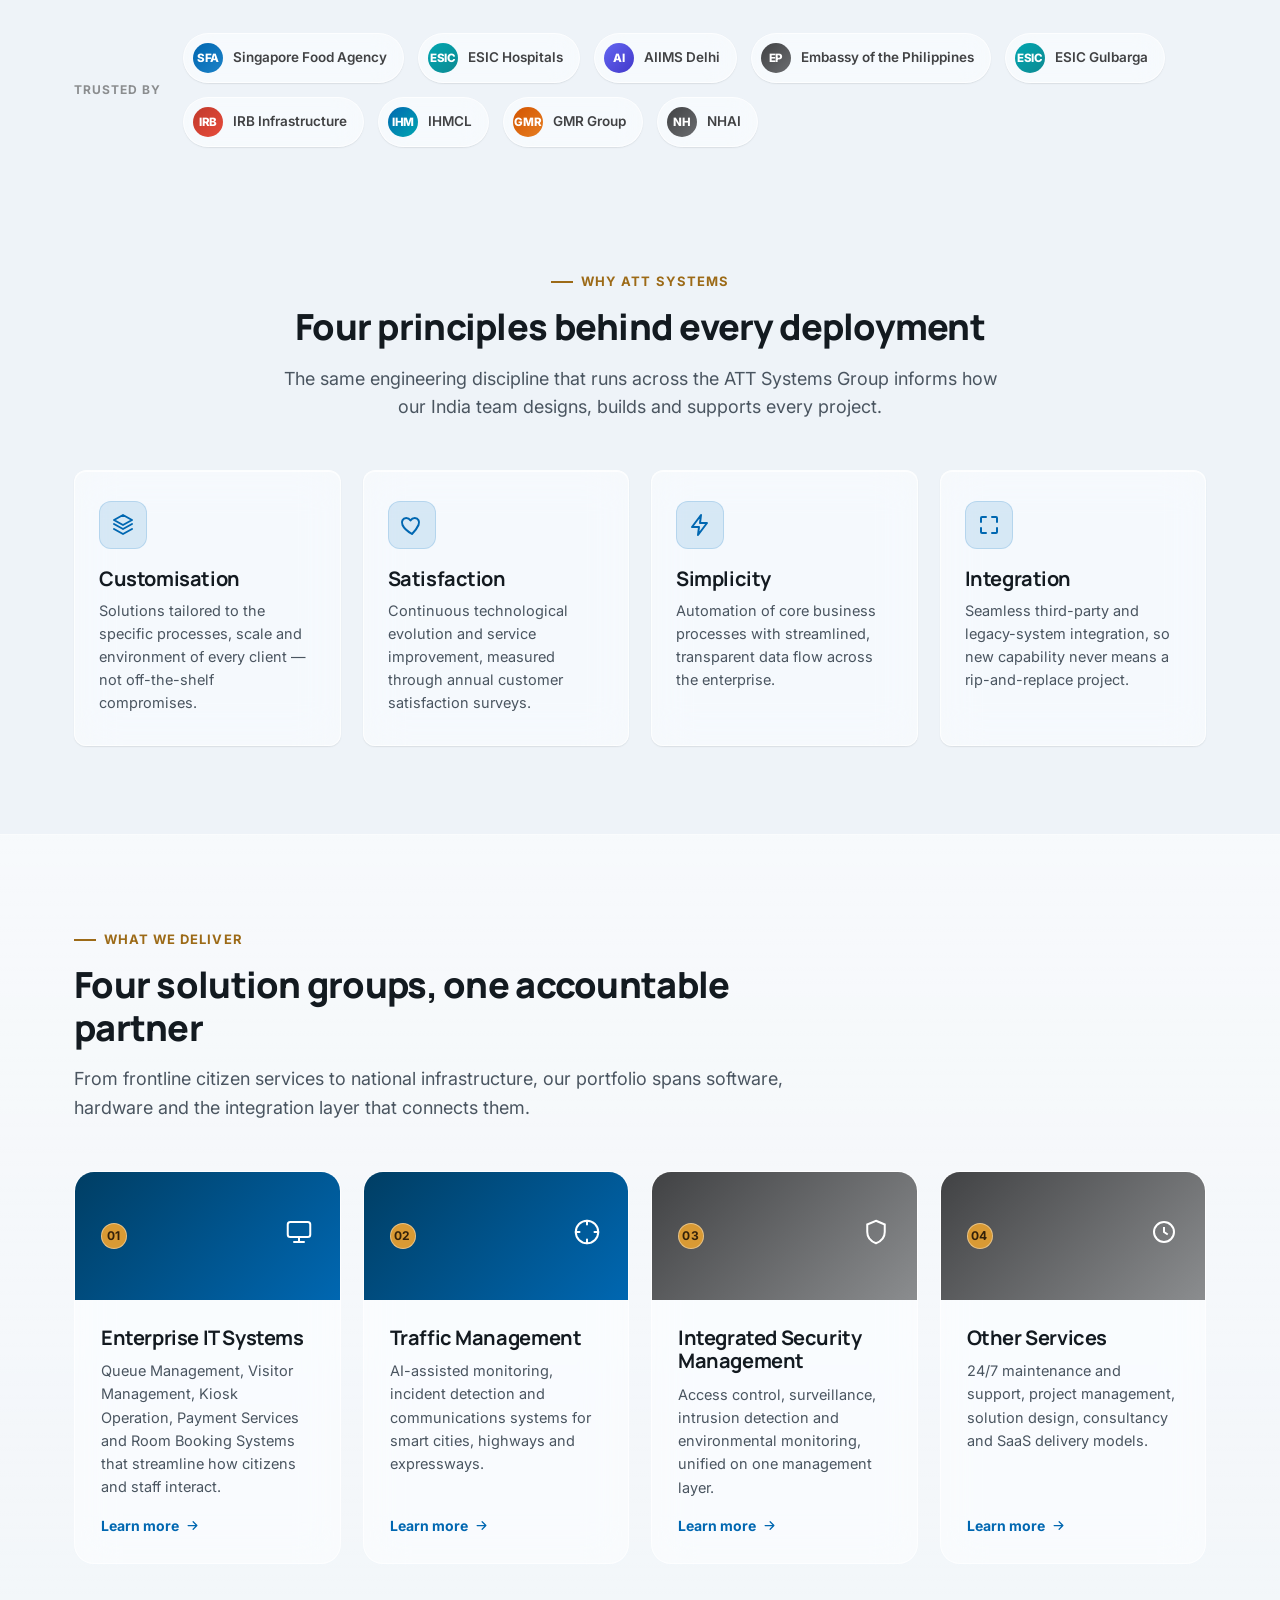
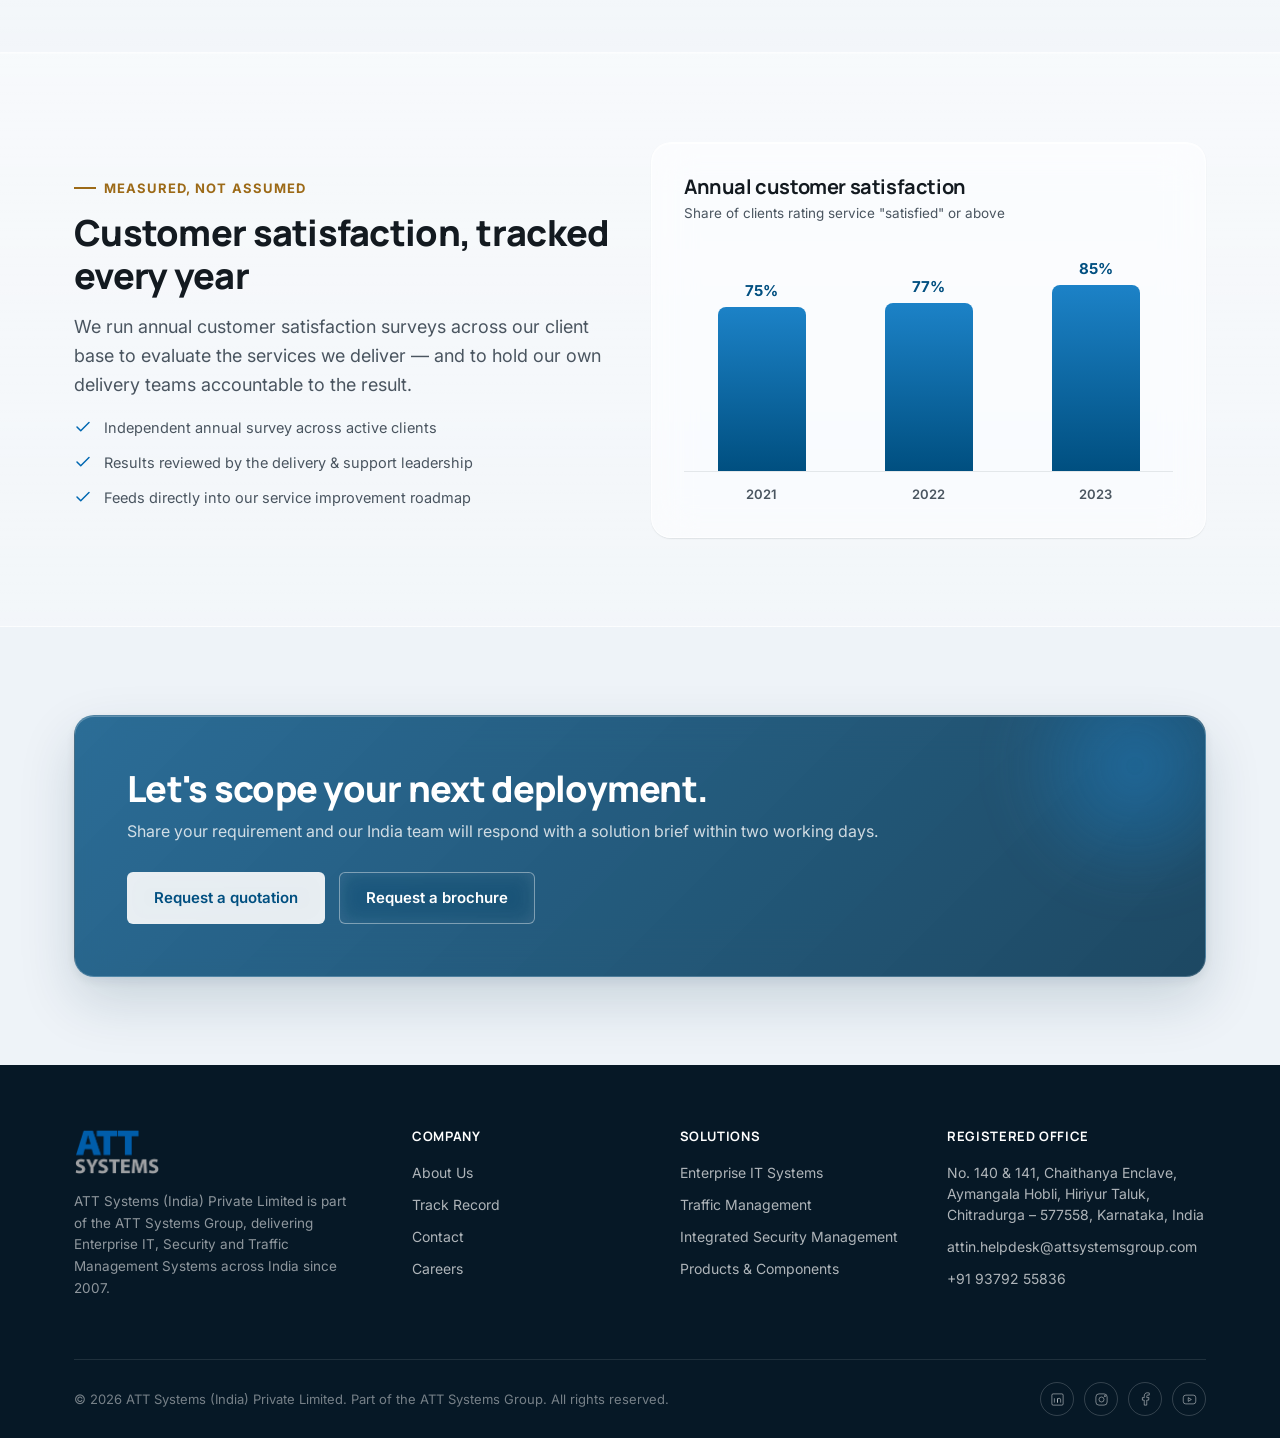
==== commit ad7c6565: "Updated website" ====
--- a/index.html
+++ b/index.html
@@ -296,6 +296,18 @@
       <div class="socials">
         <a href="https://www.linkedin.com/company/att-systems-india-private-limited/" target="_blank" rel="noopener" aria-label="LinkedIn"><svg viewBox="0 0 24 24" fill="none" stroke="currentColor" stroke-width="1.6"><rect x="3" y="3" width="18" height="18" rx="2"/><path d="M7 10v7M7 7v.01M12 17v-4.5a2.5 2.5 0 015 0V17M12 10v7"/></svg></a>
         <a href="https://www.instagram.com/attsystemsindia/" target="_blank" rel="noopener noreferrer" aria-label="Instagram"> <svg viewBox="0 0 24 24" fill="none" stroke="currentColor" stroke-width="1.6"> <rect x="3" y="3" width="18" height="18" rx="5"/> <circle cx="12" cy="12" r="4"/> <circle cx="17.5" cy="6.5" r="0.8" fill="currentColor"/></svg> </a> 
+<!-- Facebook -->
+<a href="https://www.facebook.com/attgroupofficial"
+   target="_blank"
+   rel="noopener noreferrer"
+   aria-label="ATT Group Facebook">
+    <svg viewBox="0 0 24 24"
+         fill="none"
+         stroke="currentColor"
+         stroke-width="1.6">
+        <path d="M14 21v-8h3l.5-4H14V7c0-1.2.4-2 2-2h2V1.5C17.3 1.3 16.3 1.2 15.2 1.2 11.8 1.2 10 3.2 10 6.7V9H7v4h3v8h4z"/>
+    </svg>
+</a>
         <a href="https://www.youtube.com" target="_blank" rel="noopener" aria-label="YouTube"><svg viewBox="0 0 24 24" fill="none" stroke="currentColor" stroke-width="1.6"><rect x="2" y="5" width="20" height="14" rx="4"/><path d="M10 9l5 3-5 3V9z"/></svg></a>
       </div>
     </div>
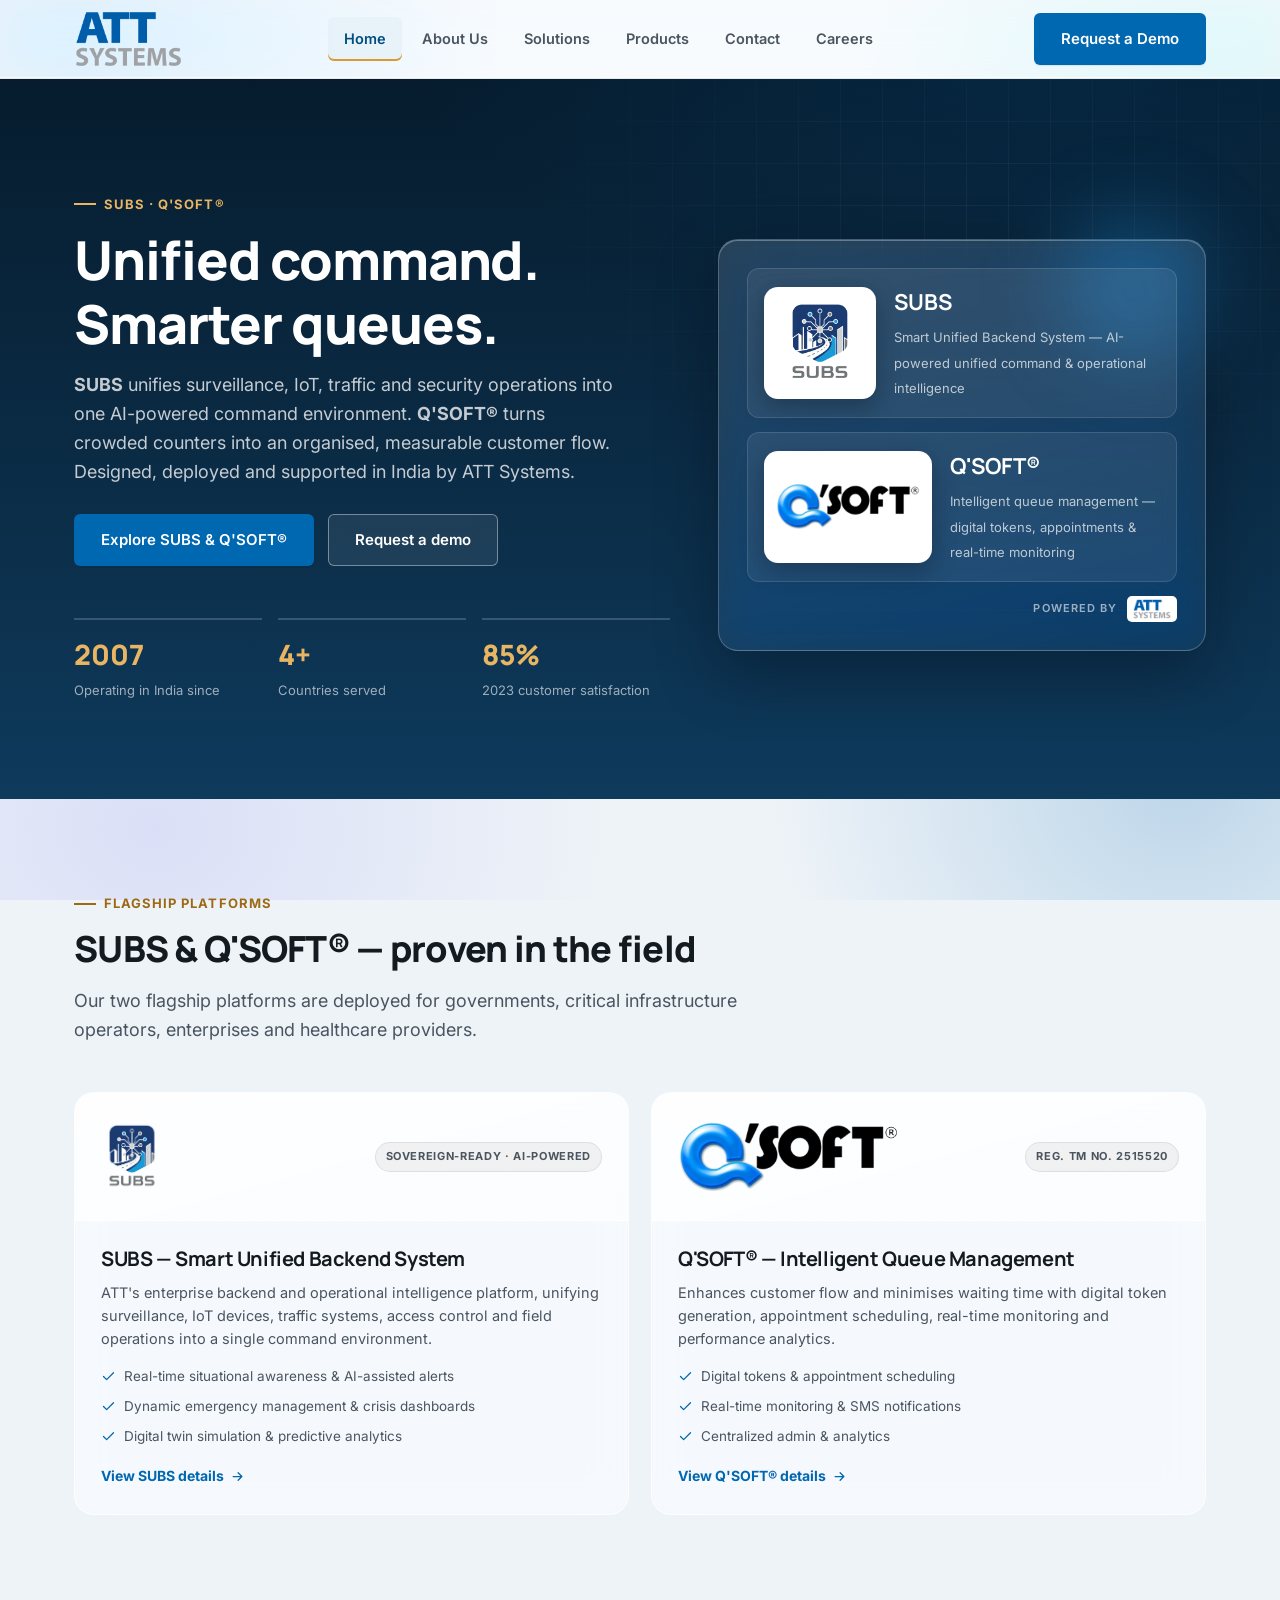
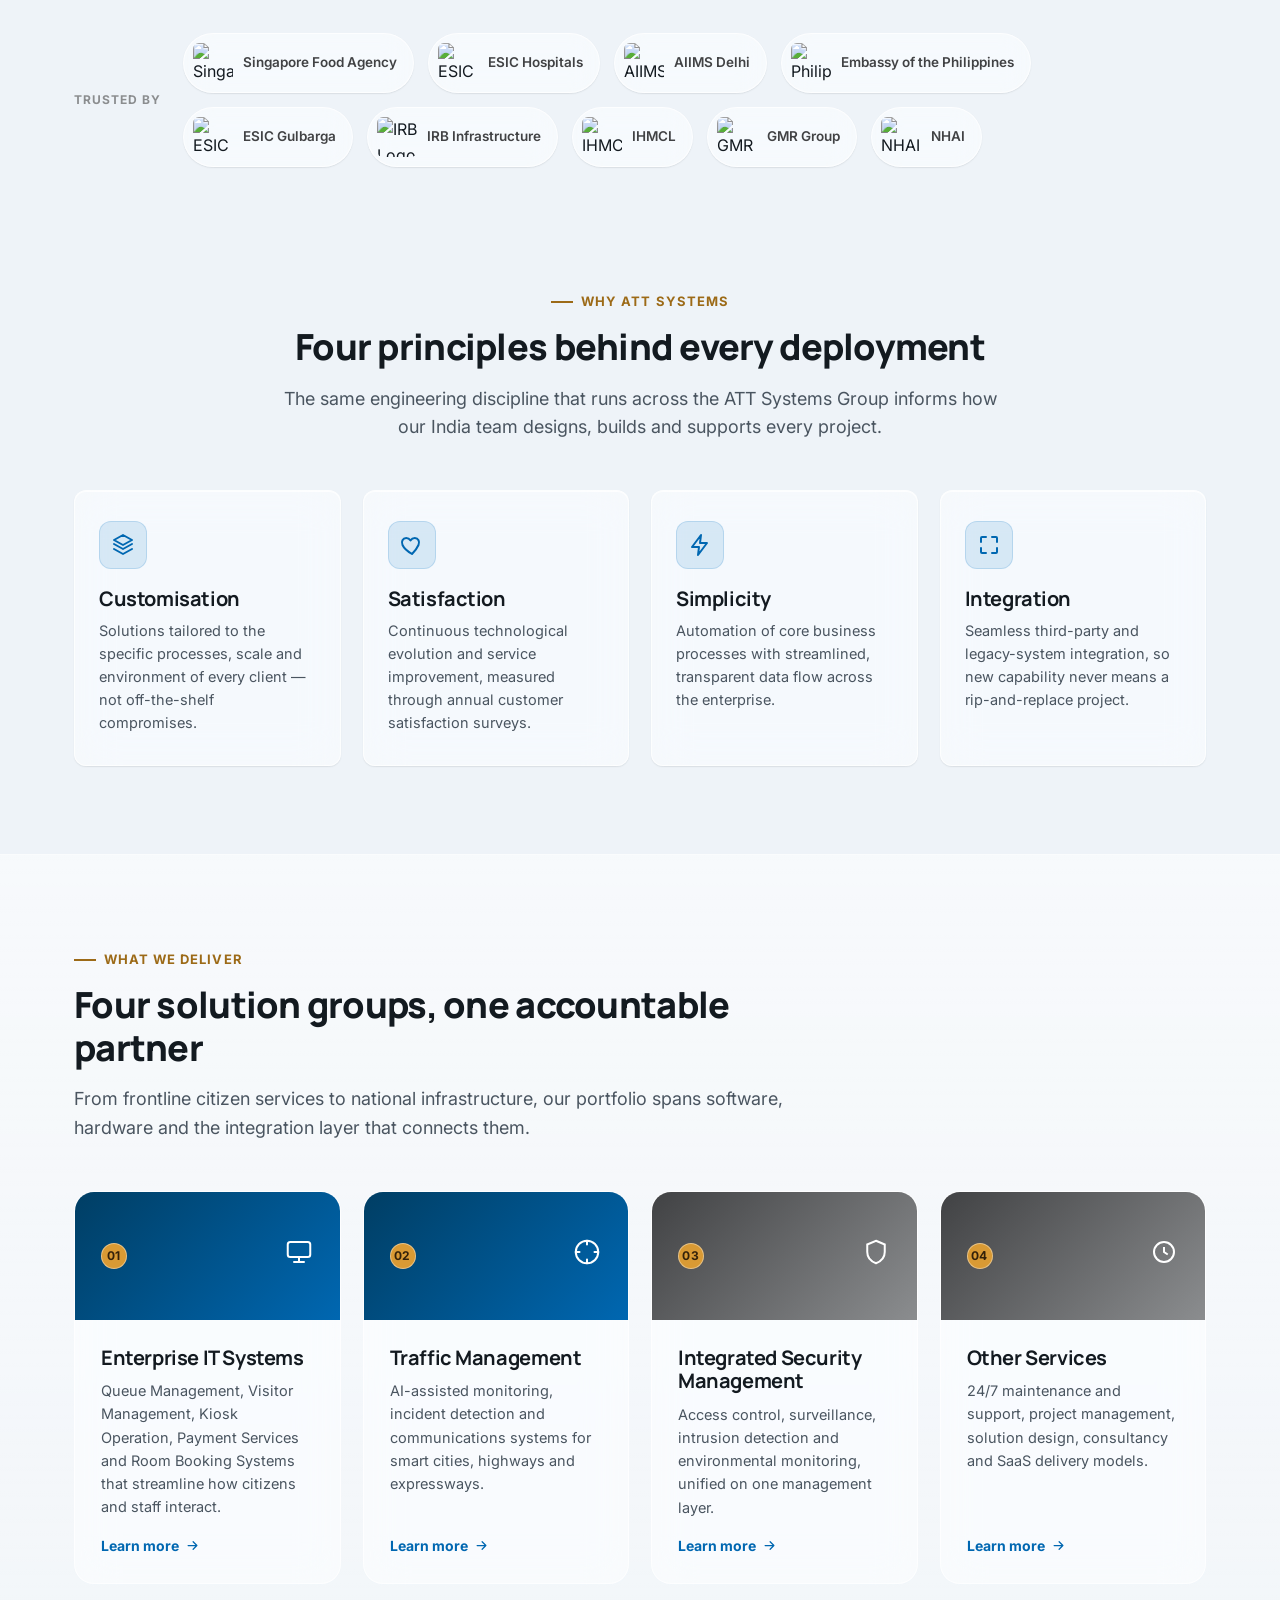
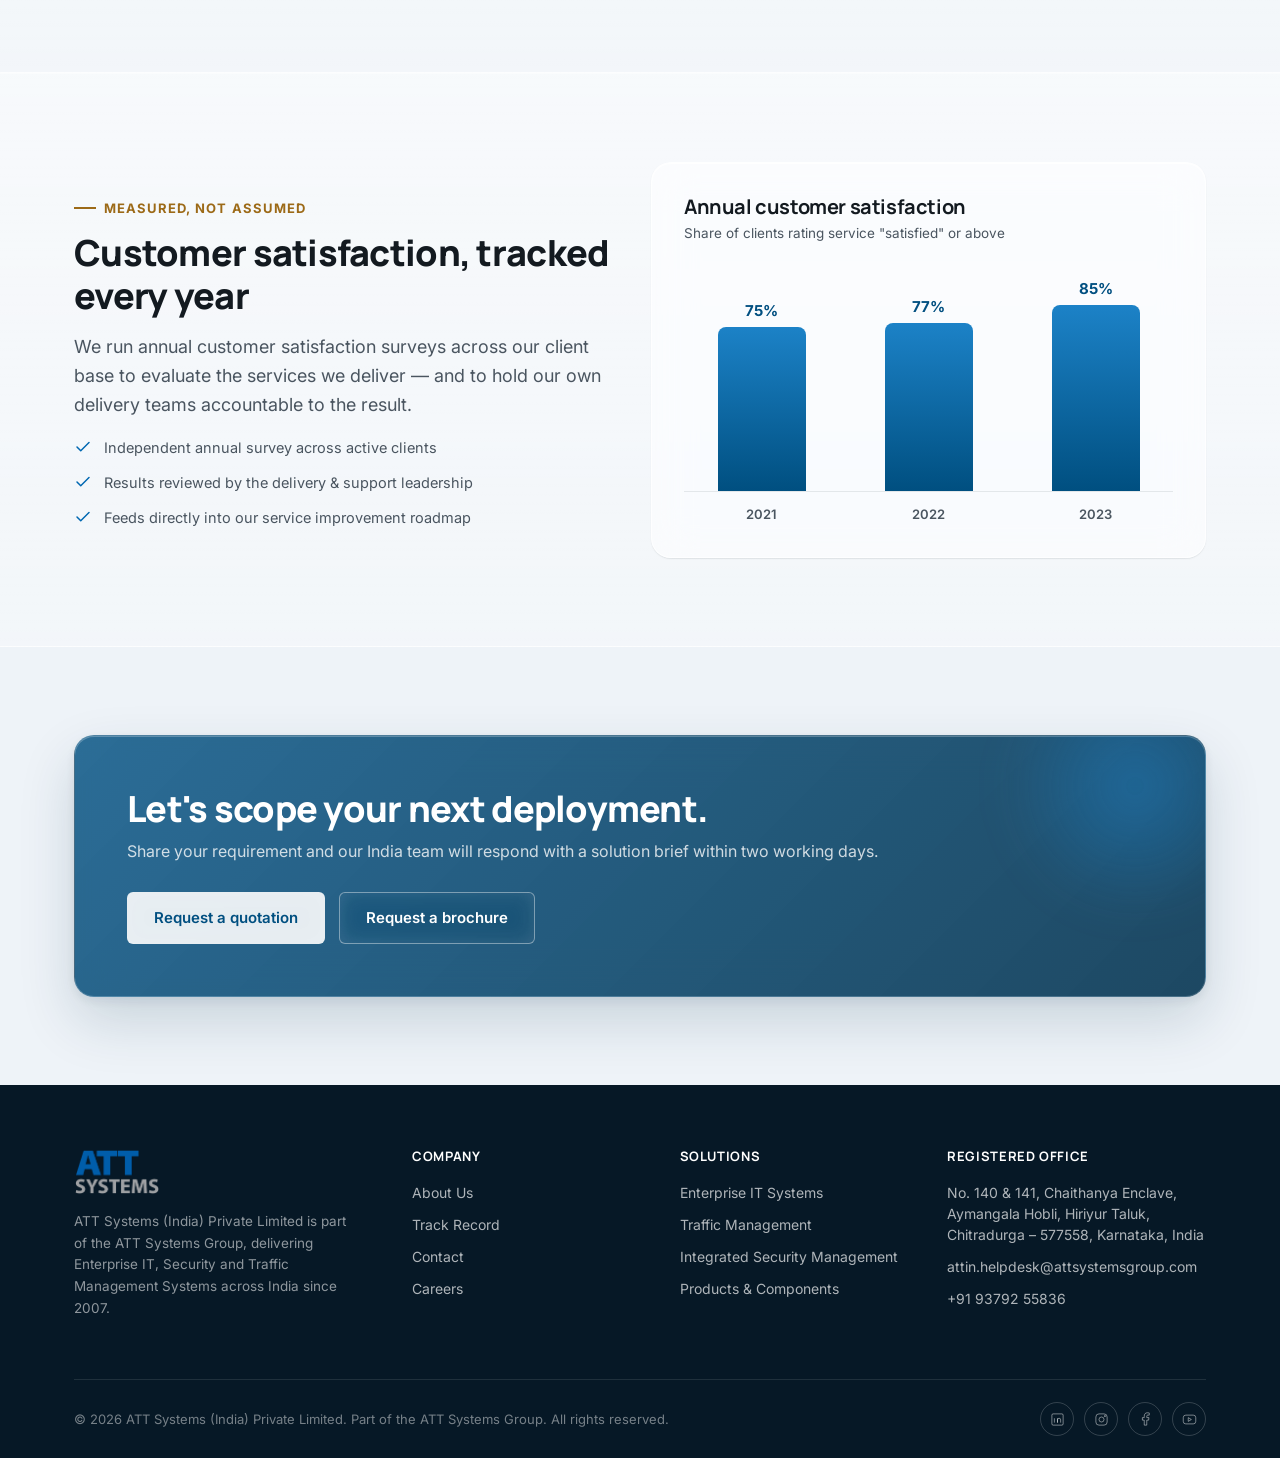
==== commit 5d0f7971: "Updated website" ====
--- a/index.html
+++ b/index.html
@@ -117,15 +117,45 @@
   <div class="container strip-inner">
     <span class="strip-label">Trusted by</span>
     <div class="strip-items">
-      <span class="client-badge"><span class="mark" style="background:linear-gradient(135deg,#0067b1,#1c82c7);">SFA</span><span>Singapore Food Agency</span></span>
-      <span class="client-badge"><span class="mark" style="background:linear-gradient(135deg,#00a6b0,#0e8a92);">ESIC</span><span>ESIC Hospitals</span></span>
-      <span class="client-badge"><span class="mark" style="background:linear-gradient(135deg,#6366f1,#4338ca);">AI</span><span>AIIMS Delhi</span></span>
-      <span class="client-badge"><span class="mark" style="background:linear-gradient(135deg,#414244,#6b6d70);">EP</span><span>Embassy of the Philippines</span></span>
-      <span class="client-badge"><span class="mark" style="background:linear-gradient(135deg,#00a6b0,#0e8a92);">ESIC</span><span>ESIC Gulbarga</span></span>
-      <span class="client-badge"><span class="mark" style="background:linear-gradient(135deg,#c0392b,#e74c3c);">IRB</span><span>IRB Infrastructure</span></span>
-      <span class="client-badge"><span class="mark" style="background:linear-gradient(135deg,#0067b1,#00a6b0);">IHM</span><span>IHMCL</span></span>
-      <span class="client-badge"><span class="mark" style="background:linear-gradient(135deg,#d35400,#e67e22);">GMR</span><span>GMR Group</span></span>
-      <span class="client-badge"><span class="mark" style="background:linear-gradient(135deg,#414244,#6b6d70);">NH</span><span>NHAI</span></span>
+      <span class="client-badge">
+    <img src="D:\Website\my-website\assets\img\Singapore_Food_Agency_logo.png"
+         alt="Singapore Food Agency Logo"
+         style="width:40px; height:40px; object-fit:contain; border-radius:6px;">
+    <span>Singapore Food Agency</span>
+</span></span>
+      <span class="client-badge">
+    <img src="D:\Website\my-website\assets\img\Employee_State_Insurance_Corporation_Logo.png"
+         alt="ESIC Hospitals Logo"
+         style="width:40px; height:40px; object-fit:contain; border-radius:6px;">
+    <span>ESIC Hospitals</span>
+</span></span>
+      <span class="client-badge"><img src="D:\Website\my-website\assets\img\AIIMS_New_Delhi.png"
+         alt="AIIMS Logo"
+         style="width:40px; height:40px; object-fit:contain; border-radius:6px;">
+<span>AIIMS Delhi</span></span>
+      <span class="client-badge"><img src="D:\Website\my-website\assets\img\Philippine Embassy in India (@PHinIndia) _ X.png"
+         alt="Philippine Embassy Logo"
+         style="width:40px; height:40px; object-fit:contain; border-radius:6px;">
+<span>Embassy of the Philippines</span></span>
+      <span class="client-badge"> <img src="D:\Website\my-website\assets\img\images.png"
+         alt="ESIC Hospitals Logo"
+         style="width:40px; height:40px; object-fit:contain; border-radius:6px;">
+<span>ESIC Gulbarga</span></span>
+      <span class="client-badge"><img src="D:\Website\my-website\assets\img\images.jpg"
+         alt="IRB Logo"
+         style="width:40px; height:40px; object-fit:contain; border-radius:6px;">
+<span>IRB Infrastructure</span></span>
+      <span class="client-badge"><img src="D:\Website\my-website\assets\img\ihmcl.jpg"
+         alt="IHMCL Logo"
+         style="width:40px; height:40px; object-fit:contain; border-radius:6px;">
+<span>IHMCL</span></span>
+      <span class="client-badge"><img src="D:\Website\my-website\assets\img\image.png"
+         alt="GMR Logo"
+         style="width:40px; height:40px; object-fit:contain; border-radius:6px;">
+<span>GMR Group</span></span>
+      <span class="client-badge"><img src="D:\Website\my-website\assets\img\national_highways_authority_of_india_nhai.jpg"
+         alt="NHAI Logo"
+         style="width:40px; height:40px; object-fit:contain; border-radius:6px;"><span>NHAI</span></span>
     </div>
   </div>
 </section>
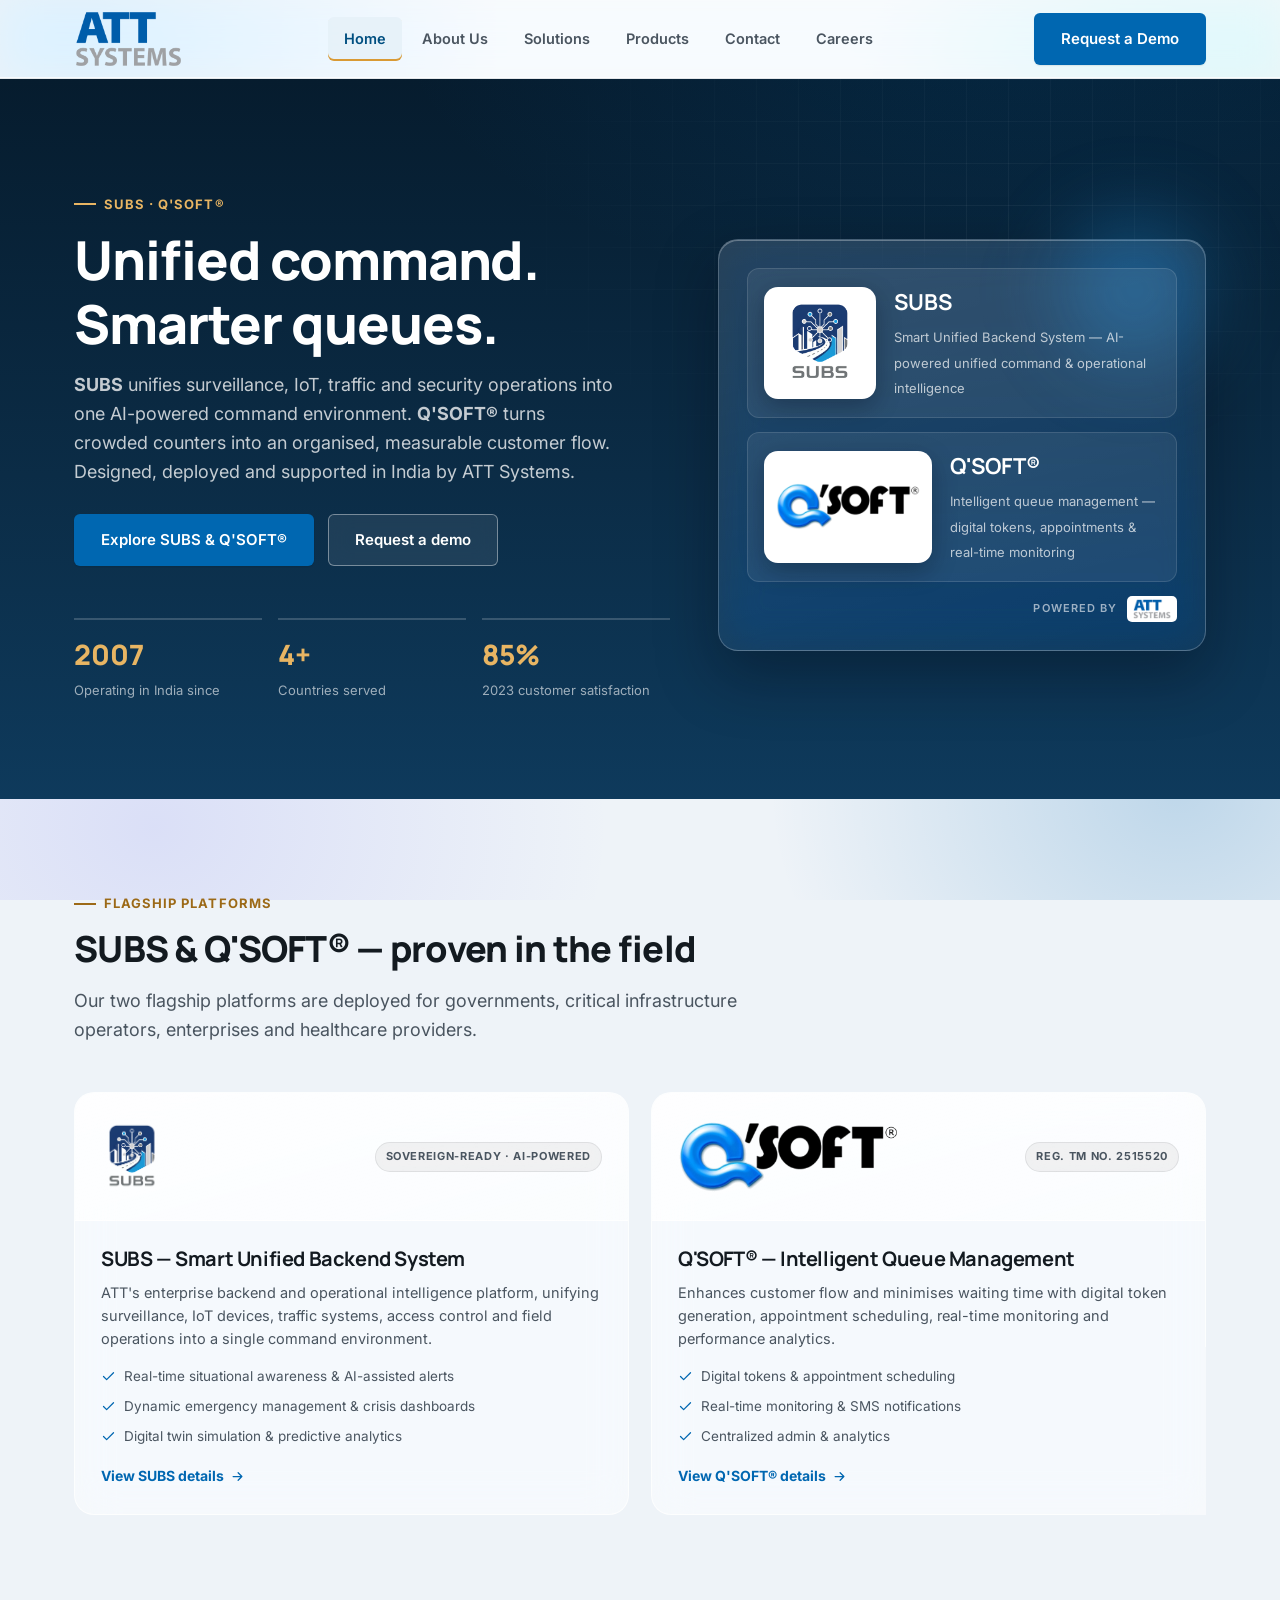
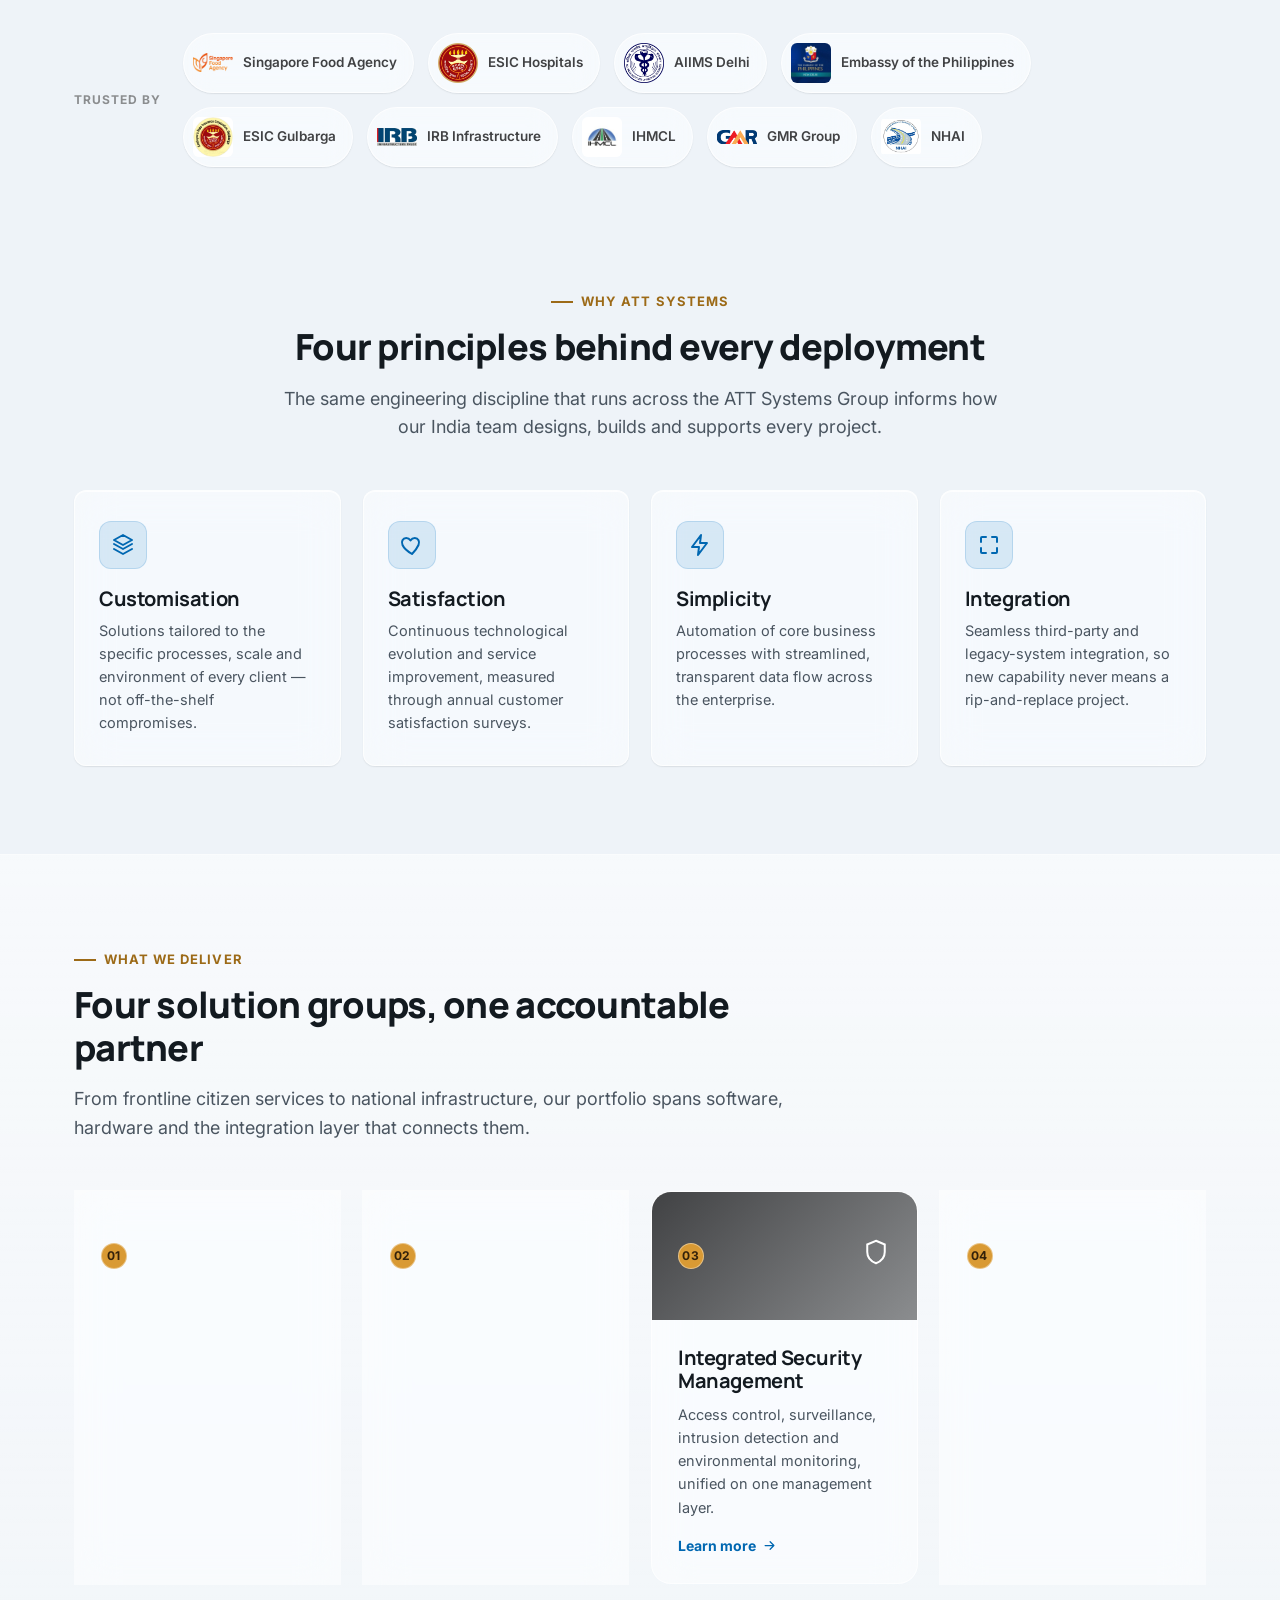
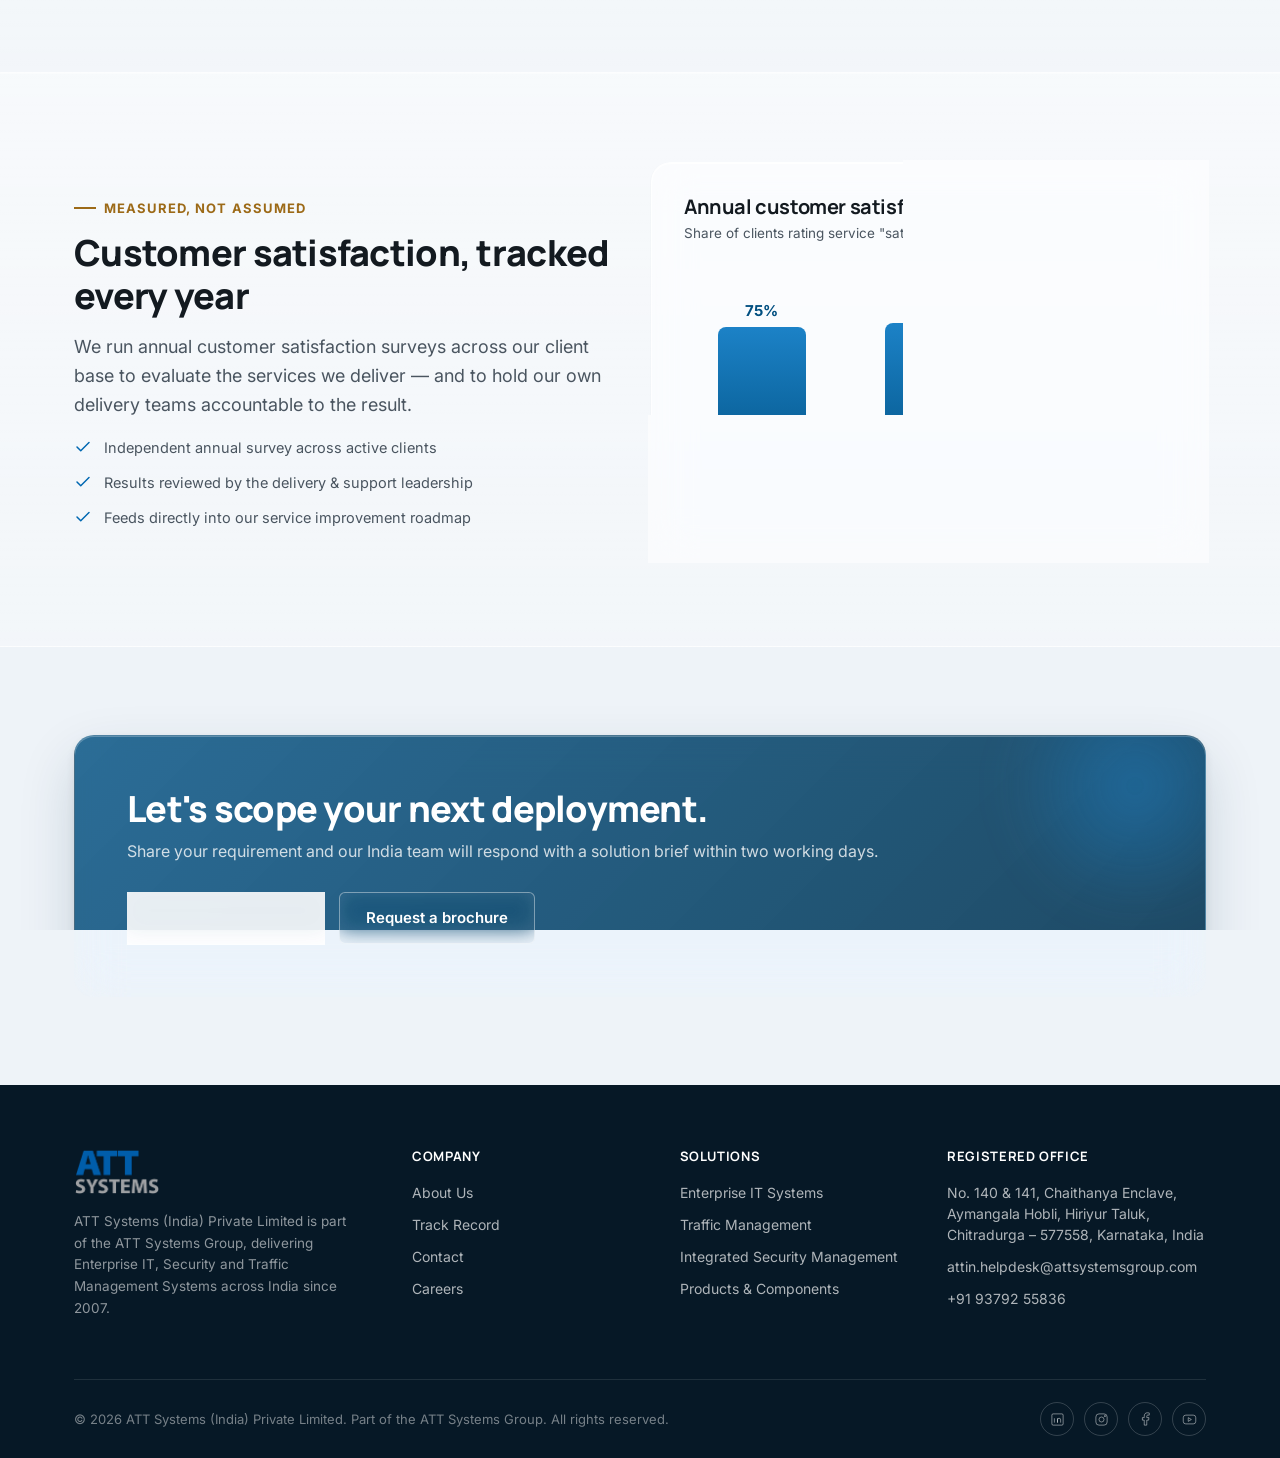
==== commit e6b2c35f: "Updated website" ====
--- a/index.html
+++ b/index.html
@@ -118,42 +118,42 @@
     <span class="strip-label">Trusted by</span>
     <div class="strip-items">
       <span class="client-badge">
-    <img src="D:\Website\my-website\assets\img\Singapore_Food_Agency_logo.png"
+    <img src="assets\img\Singapore_Food_Agency_logo.png"
          alt="Singapore Food Agency Logo"
          style="width:40px; height:40px; object-fit:contain; border-radius:6px;">
     <span>Singapore Food Agency</span>
 </span></span>
       <span class="client-badge">
-    <img src="D:\Website\my-website\assets\img\Employee_State_Insurance_Corporation_Logo.png"
+    <img src="assets\img\Employee_State_Insurance_Corporation_Logo.png"
          alt="ESIC Hospitals Logo"
          style="width:40px; height:40px; object-fit:contain; border-radius:6px;">
     <span>ESIC Hospitals</span>
 </span></span>
-      <span class="client-badge"><img src="D:\Website\my-website\assets\img\AIIMS_New_Delhi.png"
+      <span class="client-badge"><img src="assets\img\AIIMS_New_Delhi.png"
          alt="AIIMS Logo"
          style="width:40px; height:40px; object-fit:contain; border-radius:6px;">
 <span>AIIMS Delhi</span></span>
-      <span class="client-badge"><img src="D:\Website\my-website\assets\img\Philippine Embassy in India (@PHinIndia) _ X.png"
+      <span class="client-badge"><img src="assets\img\Philippine Embassy in India (@PHinIndia) _ X.png"
          alt="Philippine Embassy Logo"
          style="width:40px; height:40px; object-fit:contain; border-radius:6px;">
 <span>Embassy of the Philippines</span></span>
-      <span class="client-badge"> <img src="D:\Website\my-website\assets\img\images.png"
+      <span class="client-badge"> <img src="assets\img\images.png"
          alt="ESIC Hospitals Logo"
          style="width:40px; height:40px; object-fit:contain; border-radius:6px;">
 <span>ESIC Gulbarga</span></span>
-      <span class="client-badge"><img src="D:\Website\my-website\assets\img\images.jpg"
+      <span class="client-badge"><img src="assets\img\images.jpg"
          alt="IRB Logo"
          style="width:40px; height:40px; object-fit:contain; border-radius:6px;">
 <span>IRB Infrastructure</span></span>
-      <span class="client-badge"><img src="D:\Website\my-website\assets\img\ihmcl.jpg"
+      <span class="client-badge"><img src="assets\img\ihmcl.jpg"
          alt="IHMCL Logo"
          style="width:40px; height:40px; object-fit:contain; border-radius:6px;">
 <span>IHMCL</span></span>
-      <span class="client-badge"><img src="D:\Website\my-website\assets\img\image.png"
+      <span class="client-badge"><img src="assets\img\image.png"
          alt="GMR Logo"
          style="width:40px; height:40px; object-fit:contain; border-radius:6px;">
 <span>GMR Group</span></span>
-      <span class="client-badge"><img src="D:\Website\my-website\assets\img\national_highways_authority_of_india_nhai.jpg"
+      <span class="client-badge"><img src="assets\img\national_highways_authority_of_india_nhai.jpg"
          alt="NHAI Logo"
          style="width:40px; height:40px; object-fit:contain; border-radius:6px;"><span>NHAI</span></span>
     </div>
